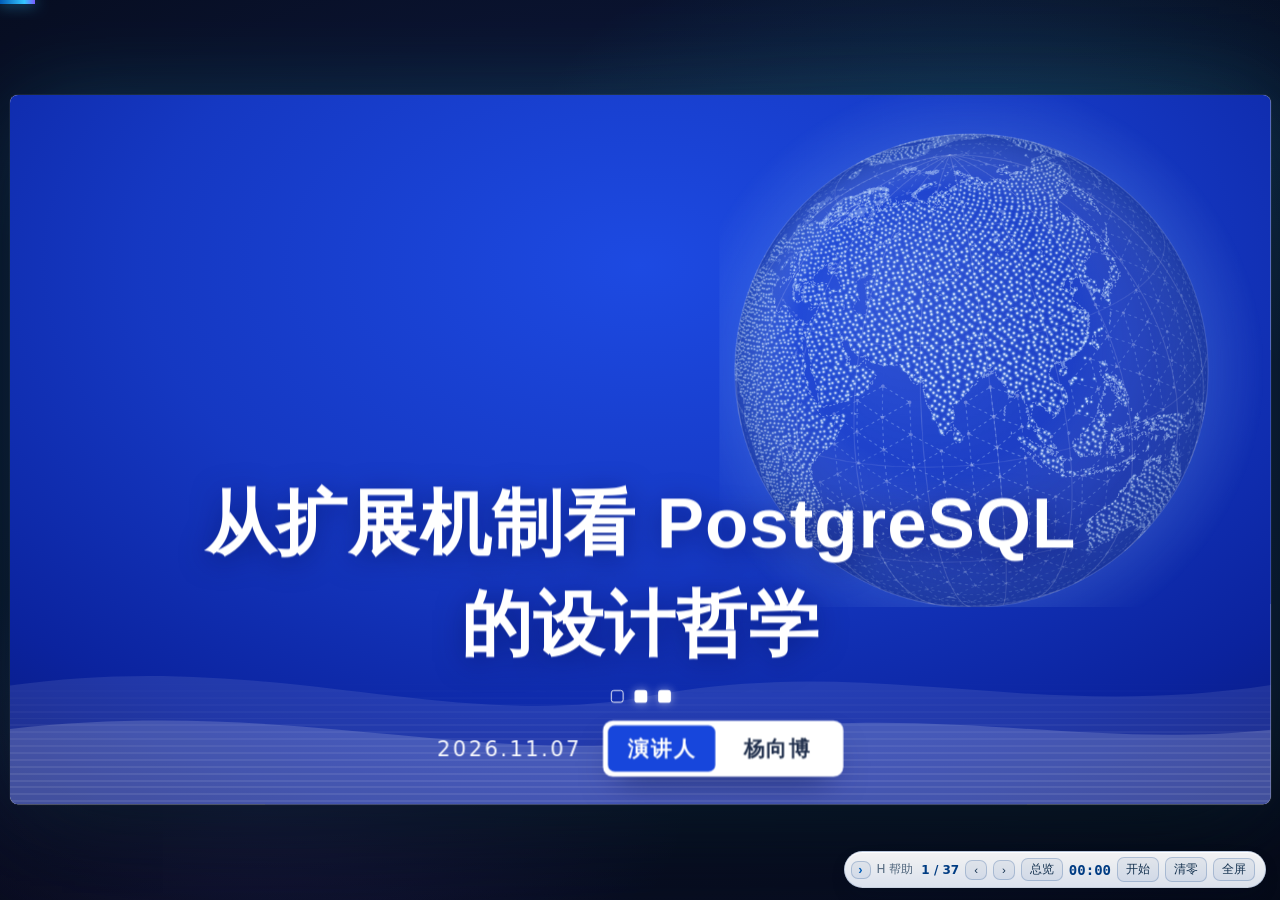
==== opentenbase-xian-2026/index.html @ 224266a8 "封面地球：480完整球+留白优化（容器下移、标题区下移、底部信息横排）" ====
<!doctype html>
<html lang="zh-CN">
<head>
<meta charset="utf-8">
<meta name="viewport" content="width=device-width,initial-scale=1,viewport-fit=cover">
<!-- iOS：添加到主屏幕后以独立窗口打开（无地址栏，配合 viewport-fit=cover 真正贴边） -->
<meta name="apple-mobile-web-app-capable" content="yes">
<title>从扩展机制看 PostgreSQL 的设计哲学｜OpenTenBase 城市行 · 西安站</title>
<meta name="description" content="OpenTenBase 城市行西安站（2026.11.07 西安邮电大学）主题分享：从扩展机制看 PostgreSQL 的设计哲学。动态网页演示，支持翻页、分步揭示、总览跳转与 PDF 导出（每页一张）。">
<link rel="icon" href="data:image/svg+xml,%3Csvg xmlns='http://www.w3.org/2000/svg' viewBox='0 0 32 32'%3E%3Cpath fill='%23015CB7' d='M4 6h10v10H4z'/%3E%3Cpath fill='%2335C6FF' d='M18 6h10v10H18z'/%3E%3Cpath fill='%23003C83' d='M4 18h10v10H4z'/%3E%3Cpath fill='%237A5CFF' d='M18 18h10v10H18z'/%3E%3C/svg%3E">
<!-- 版本号 v= 用于破除浏览器/CDN 缓存：每次更新内容后把 ?v= 递增即可，手机上刷新就是最新版 -->
<link rel="stylesheet" href="assets/css/deck.css?v=20261103f">
<link rel="stylesheet" href="assets/css/machine.css?v=20261103f">
<link rel="stylesheet" href="assets/css/elephant.css?v=20261103f">
<link rel="stylesheet" href="assets/css/blocks.css?v=20261103f">
<link rel="stylesheet" href="assets/css/sync.css?v=20261103f">
</head>
<body>
<div id="timebar" aria-hidden="true"></div>
<div id="stage-wrap"><div id="stage-size"><div id="stage"></div></div></div>

<div id="hud" role="toolbar" aria-label="演示控制">
  <button class="grip" title="收起控制条（贴到右侧边缘）" aria-expanded="true" aria-label="收起控制条">›</button>
  <span class="hint">·</span>
  <span class="pagenum">1 / 1</span>
  <button class="prev" title="上一页">‹</button>
  <button class="next" title="下一步">›</button>
  <button class="ov" title="总览 (O)">总览</button>
  <span id="timer" title="演讲计时"><span class="read">00:00</span><button class="toggle">开始</button><button class="reset">清零</button></span>
  <button class="vfit" title="切换：整页 / 铺满宽度">整页</button>
  <button class="zout" title="缩小">－</button>
  <button class="zin" title="放大">＋</button>
  <button class="rot" title="切换为竖屏视图（画布旋转 90°，竖屏下也能铺满屏宽）">竖屏</button>
  <button class="fs" title="全屏 (F)">全屏</button>
</div>
<div id="hud-zone" aria-hidden="true"></div>

<div id="overview" aria-label="幻灯片总览">
  <h2>全部页面 · 点击跳转（Esc 关闭）</h2>
  <div class="ov-grid"></div>
</div>

<div id="video-modal" aria-hidden="true">
  <button class="vm-close" type="button" title="关闭（Esc）">✕</button>
  <div class="vm-stage"></div>
</div>

<div id="rotate-hint" aria-hidden="true">
  <div>
    <div class="rh-icon">
      <svg viewBox="0 0 48 48" fill="none" stroke="#7fd3ff" stroke-width="3" stroke-linecap="round">
        <rect x="14" y="6" width="20" height="36" rx="4"></rect>
        <path d="M40 14c3 3 3 17 0 20" stroke-dasharray="3 5"></path>
      </svg>
    </div>
    <h2>建议横屏浏览</h2>
    <p>本页为 16:9 演示画布，横屏体验最佳。<br>不开旋转锁定时，也可以直接竖屏查看（画布会自动旋转 90°）。</p>
    <button class="rh-skip" type="button">竖屏查看</button>
  </div>
</div>

<div id="help">
  <div class="help-card">
    <h2>操作方式</h2>
    <table>
      <tr><td><kbd>→</kbd> <kbd>空格</kbd></td><td>下一步（先逐条揭示，再翻页）</td></tr>
      <tr><td><kbd>←</kbd></td><td>上一页（回看时显示全部要点）</td></tr>
      <tr><td><kbd>数字</kbd>+<kbd>回车</kbd></td><td>跳转到指定页</td></tr>
      <tr><td><kbd>O</kbd></td><td>总览网格</td></tr>
      <tr><td><kbd>F</kbd></td><td>全屏</td></tr>
      <tr><td><kbd>B</kbd></td><td>黑屏</td></tr>
      <tr><td><kbd>R</kbd></td><td>横屏 / 竖屏视图切换（竖屏时画布旋转 90°）</td></tr>
      <tr><td><kbd>Ctrl/Cmd</kbd>+<kbd>P</kbd></td><td>打印 / 导出 PDF（每页一张）</td></tr>
    </table>
  </div>
</div>

<script src="assets/js/slides-data.js?v=20261103f"></script>
<script src="assets/js/machine.js?v=20261103f"></script>
<script src="assets/js/elephant.js?v=20261103f"></script>
<script src="assets/js/loupe.js?v=20261103f"></script>
<script src="assets/js/blocks.js?v=20261103f"></script>
<script src="assets/js/land-data.js?v=20261103f"></script>
<script src="assets/js/land-hit.js?v=20261103f"></script>
<script src="assets/js/key-islands.js?v=20261103f"></script>
<script src="assets/js/globe.js?v=20261103f"></script>
<script src="assets/js/deck.js?v=20261103f"></script>
<script src="assets/js/sync.js?v=20261103f"></script>
</body>
</html>
---- opentenbase-xian-2026/assets/css/deck.css ----
/* ============================================================
   OpenTenBase 城市行 · 西安站 —— 网页演示引擎样式
   画布固定 1280×720（16:9），按视口等比缩放；零外部依赖。
   ============================================================ */
:root {
  --navy: #003C83;
  --blue: #015CB7;
  --blue-2: #2573C5;
  --blue-3: #3785D8;
  --blue-4: #3D90E9;
  --sky: #E2EFFD;
  --ink: #12263f;
  --muted: #5b7085;
  --line: #d8e4f0;
  --paper: #ffffff;
  --accent: #1D7ADC;
  /* 品牌延伸色：青（科技）/ 紫（未来）/ 金（质感） */
  --cyan: #35C6FF;
  --violet: #7A5CFF;
  --gold: #E4B363;
  /* 柔和阴影层级 */
  --sh-1: 0 2px 8px -2px rgba(16, 45, 90, .10);
  --sh-2: 0 10px 26px -14px rgba(1, 92, 183, .38);
  --sh-3: 0 24px 54px -26px rgba(1, 92, 183, .48);
  --hair: rgba(1, 92, 183, .14);
  /* 统一动效曲线 */
  --ease: cubic-bezier(.2, .8, .25, 1);
  --ease-out: cubic-bezier(.16, .84, .28, 1);
  --sans: -apple-system, BlinkMacSystemFont, "PingFang SC", "Microsoft YaHei", "Noto Sans SC", system-ui, sans-serif;
  --mono: ui-monospace, SFMono-Regular, Menlo, Consolas, monospace;
  --s: 1;
}
* { box-sizing: border-box; margin: 0; padding: 0; }
html, body { height: 100%; }
body {
  font-family: var(--sans);
  background:
    radial-gradient(1100px 680px at 50% 42%, #16264f 0%, #0b1430 52%, #050a18 100%);
  color: var(--ink);
  overflow: hidden;
  -webkit-font-smoothing: antialiased;
}

/* ---------------- 舞台与页面定位 ---------------- */
#stage-wrap {
  position: fixed; inset: 0;
  display: flex; align-items: center; justify-content: center;
  overflow: auto; overscroll-behavior: contain;
  -webkit-overflow-scrolling: touch;
  touch-action: pan-x pan-y;            /* 交给自定义双指缩放，屏蔽浏览器整页缩放 */
}
/* 画布尺寸器：让“铺满宽度/放大”后超出的部分可以被真实滚动到（transform 不参与布局） */
#stage-size {
  position: relative; flex: 0 0 auto; margin: auto;
  width: calc(1280px * var(--s)); height: calc(720px * var(--s));
}
/* 舞台外一圈品牌光晕，让画布“浮”在环境里 */
#stage-wrap::before {
  content: ""; position: absolute; inset: 0; pointer-events: none;
  background:
    radial-gradient(760px 420px at 78% 18%, rgba(53, 198, 255, .16), transparent 62%),
    radial-gradient(680px 400px at 20% 88%, rgba(122, 92, 255, .14), transparent 64%);
}
#stage {
  width: 1280px; height: 720px;
  transform: scale(var(--s));
  transform-origin: 0 0;
  position: absolute; top: 0; left: 0;
  background: var(--paper);
  box-shadow:
    0 40px 120px rgba(0, 0, 0, .62),
    0 0 0 1px rgba(255, 255, 255, .07),
    0 0 90px -20px rgba(53, 198, 255, .35);
  border-radius: 8px;
  overflow: hidden;
}
/* 全屏铺满视口时贴边：圆角会让浅色页四角露出背景色（深色页则看不出，观感忽直忽圆），外发光也失去意义 */
body.is-fs #stage { border-radius: 0; box-shadow: none; }
.slide {
  position: absolute; inset: 0;
  opacity: 0; visibility: hidden;
  transition: opacity .45s ease, transform .45s ease;
  display: flex; flex-direction: column;
  padding: 52px 64px 58px;
  background: var(--paper);
  overflow: hidden;
  isolation: isolate;
}
.slide.active { opacity: 1; visibility: visible; z-index: 2; }
.slide.leaving { opacity: 0; visibility: visible; z-index: 1; transform: scale(.985); }

/* 内容页氛围层：极淡的蓝紫光晕 + 细腻网格，缓慢漂移（仅当前页运行） */
.slide:not(.cover):not(.cover2):not(.divider):not(.machine):not(.blocks):not(.thanks)::before {
  content: ""; position: absolute; inset: 0; z-index: 0; pointer-events: none;
  background:
    radial-gradient(680px 400px at 92% -10%, rgba(1, 92, 183, .13), transparent 62%),
    radial-gradient(560px 340px at -8% 108%, rgba(53, 198, 255, .16), transparent 60%),
    radial-gradient(460px 320px at 54% 116%, rgba(122, 92, 255, .09), transparent 66%);
}
.slide:not(.cover):not(.cover2):not(.divider):not(.machine):not(.blocks):not(.thanks)::after {
  content: ""; position: absolute; inset: 0; z-index: 0; pointer-events: none;
  background-image:
    linear-gradient(rgba(1, 92, 183, .05) 1px, transparent 1px),
    linear-gradient(90deg, rgba(1, 92, 183, .05) 1px, transparent 1px);
  background-size: 40px 40px, 40px 40px;
  -webkit-mask-image: radial-gradient(760px 520px at 62% 40%, rgba(0, 0, 0, .9), transparent 78%);
  mask-image: radial-gradient(760px 520px at 62% 40%, rgba(0, 0, 0, .9), transparent 78%);
}
.slide.active:not(.cover):not(.cover2):not(.divider):not(.machine)::before { animation: decoDrift 20s ease-in-out infinite alternate; }
@keyframes decoDrift {
  from { transform: translate3d(0, 0, 0) scale(1); }
  to   { transform: translate3d(-22px, -14px, 0) scale(1.05); }
}
.slide > header, .slide > .s-body, .slide > .agenda-grid { position: relative; z-index: 1; }

/* 翻页方向性入场（互动机器页保持原样，不参与） */
.slide.enter-fwd  { animation: pageInFwd  .52s var(--ease-out) both; }
.slide.enter-back { animation: pageInBack .52s var(--ease-out) both; }
@keyframes pageInFwd  { from { opacity: 0; transform: translate3d(56px, 0, 0) scale(.982); } to { opacity: 1; transform: none; } }
@keyframes pageInBack { from { opacity: 0; transform: translate3d(-56px, 0, 0) scale(.982); } to { opacity: 1; transform: none; } }

/* ---------------- 通用元素 ---------------- */
.kicker {
  display: inline-flex; align-items: center; gap: 10px;
  font-size: 13.5px; letter-spacing: 2px; color: var(--blue);
  font-weight: 700;
  padding: 6px 16px 6px 12px; border-radius: 999px;
  border: 1px solid rgba(1, 92, 183, .18);
  background: linear-gradient(90deg, rgba(1, 92, 183, .10), rgba(53, 198, 255, .07) 70%, rgba(53, 198, 255, .02));
  box-shadow: inset 0 1px 0 rgba(255, 255, 255, .7);
}
.kicker::before {
  content: ""; width: 20px; height: 3px; border-radius: 2px;
  background: linear-gradient(90deg, var(--blue), var(--cyan));
  box-shadow: 0 0 10px rgba(53, 198, 255, .7);
}
h2.s-title {
  font-size: 40px; line-height: 1.25; color: var(--navy);
  font-weight: 700; margin-top: 14px; letter-spacing: .5px;
}
.s-thesis { margin-top: 12px; font-size: 18px; color: var(--muted); line-height: 1.6; }

/* 页头入场：徽章 → 标题 → 主旨，三段递进 */
.slide.active:not(.machine) .kicker   { animation: fadeUp .5s var(--ease-out) both; }
.slide.active:not(.machine) .s-title  { animation: fadeUp .6s var(--ease-out) .08s both; }
.slide.active:not(.machine) .s-thesis { animation: fadeUp .6s var(--ease-out) .18s both; }
@keyframes fadeUp {
  from { opacity: 0; transform: translate3d(0, 18px, 0); filter: blur(3px); }
  to   { opacity: 1; transform: none; filter: none; }
}
.s-body { flex: 1; display: flex; gap: 40px; margin-top: 30px; min-height: 0; }
.s-screen { flex: 1 1 44%; display: flex; flex-direction: column; justify-content: center; gap: 18px; }
.s-screen ul { list-style: none; display: flex; flex-direction: column; gap: 16px; padding: 6px 0; }
/* 时间线版式：无卡片盒，靠导轨 + 序号节点组织层级，留白更大方 */
.s-screen li {
  position: relative; padding: 3px 10px 3px 54px;
  font-size: 20px; line-height: 1.5; color: var(--ink);
  transition: transform .35s var(--ease);
}
.s-screen li:hover { transform: translateX(5px); }
/* 连接导轨：把序号节点串成一条时间线（随 frag 淡入，逐段点亮） */
.s-screen li::after {
  content: ""; position: absolute; left: 14px; top: 34px; bottom: -19px; width: 2px;
  border-radius: 1px;
  background: linear-gradient(180deg, rgba(1, 92, 183, .32), rgba(53, 198, 255, .14));
}
.s-screen li:last-child::after { display: none; }
/* 序号节点：品牌渐变方片，与主板/积木页的硬件质感呼应 */
.s-screen li::before {
  content: counter(frag); counter-increment: frag;
  position: absolute; left: 1px; top: 3px; z-index: 1;
  width: 28px; height: 28px; border-radius: 9px;
  background: linear-gradient(150deg, var(--blue-3), var(--blue));
  color: #fff; font-size: 13.5px; font-weight: 700; display: grid; place-items: center;
  box-shadow: 0 5px 14px -4px rgba(1, 92, 183, .65), inset 0 1px 0 rgba(255, 255, 255, .45);
}
/* 前导关键词（JS 自动包装「××：」）：加重 + 青色马克笔划线 */
.s-screen li .li-lead {
  font-weight: 700; color: var(--navy);
  background: linear-gradient(transparent 72%, rgba(53, 198, 255, .34) 72%);
  border-radius: 2px; padding: 0 1px;
}
.s-screen { counter-reset: frag; }
.s-visual {
  flex: 1 1 56%; min-width: 0; display: flex; flex-wrap: wrap; align-items: center; justify-content: center;
}
.s-visual > * { max-width: 100%; max-height: 100%; }
/* 流程图是 SVG：必须显式给宽度，否则会按固有尺寸缩到很小（曾只有 128px 宽） */
.s-visual figure.diagram {
  display: flex; flex-direction: column; gap: 8px; align-items: center;
  flex: 1 1 300px; min-width: 300px; width: auto; max-width: calc(50% - 6px); max-height: 100%;
  padding: 10px 14px; border-radius: 16px;
  border: 1px solid rgba(1, 92, 183, .13);
  background: linear-gradient(158deg, rgba(255, 255, 255, .96), rgba(238, 246, 255, .78));
  box-shadow: var(--sh-3), inset 0 1px 0 rgba(255, 255, 255, .95);
}
/* 单独一张图时占满整栏；多张图时半栏换行，保证每张都看得清 */
.s-visual figure.diagram:only-child { max-width: 100%; }
.s-visual figure.diagram svg.logic { width: 100%; height: auto; max-height: 164px; }
.s-visual figure.diagram:only-child svg.logic { max-height: 100%; }
/* 多图场景再压一档，保证两行摆放也不溢出 */
.s-visual figure.diagram:not(:only-child) svg.logic { max-height: 146px; }
.s-visual figure.diagram:not(:only-child) figcaption { font-size: 12px; padding: 4px 10px; }
/* 图片悬停时轻微上浮，讲者指向图时有回应感 */
.s-visual img { transition: transform .45s var(--ease), box-shadow .45s var(--ease); }
.s-visual img:hover {
  transform: translateY(-4px);
  box-shadow: 0 30px 60px -24px rgba(1, 92, 183, .65), 0 0 0 1px rgba(1, 92, 183, .14);
}
.s-visual figure.image-figure { display: flex; flex-direction: column; gap: 10px; max-height: 100%; align-items: center; }
.s-visual img {
  max-width: 100%; max-height: 480px; object-fit: contain; border-radius: 12px;
  box-shadow: 0 20px 44px -22px rgba(1, 92, 183, .55), 0 0 0 1px rgba(1, 92, 183, .10);
}
/* 图注在图片下方，图片高度要给图注留出位置，避免整图溢出页面 */
.s-visual figure.image-figure img { max-height: 376px; }
.s-visual figcaption {
  font-size: 13px; color: var(--muted); text-align: center; line-height: 1.5;
  padding: 5px 14px; border-radius: 999px;
  background: rgba(1, 92, 183, .06); border: 1px solid rgba(1, 92, 183, .10);
}
.no-visual .s-screen { flex-basis: 100%; }
.no-visual .s-screen li { font-size: 23px; }
/* 4 条以上要点的紧凑档：字号与内边距各收一档，保住页脚呼吸空间 */
.slide.dense-li .s-screen ul { gap: 12px; }
.slide.dense-li .s-screen li { font-size: 18.5px; padding: 2px 8px 2px 48px; line-height: 1.45; }
.slide.dense-li .s-screen li::before { width: 25px; height: 25px; font-size: 12px; border-radius: 8px; }
.slide.dense-li .s-screen li::after { left: 12.5px; top: 30px; bottom: -14px; }

.s-foot {
  position: absolute; left: 64px; right: 64px; bottom: 20px; z-index: 2;
  display: flex; justify-content: space-between; align-items: center;
  font-size: 12.5px; color: #8ba2b8; letter-spacing: .5px;
  padding-top: 12px;
  background-image: linear-gradient(90deg, rgba(1, 92, 183, 0), rgba(1, 92, 183, .30) 22%, rgba(53, 198, 255, .28) 64%, rgba(1, 92, 183, 0));
  background-size: 100% 1px; background-repeat: no-repeat; background-position: 0 0;
}
/* 活动名整条页脚居中（绝对定位铺满，不受右侧页码宽度影响） */
.s-foot .s-foot-series {
  position: absolute; left: 0; right: 0; text-align: center;
  pointer-events: none;
}
.s-foot .pageno {
  margin-left: auto;
  font-weight: 700; color: var(--blue); font-variant-numeric: tabular-nums;
  background: rgba(1, 92, 183, .08); border: 1px solid rgba(1, 92, 183, .14);
  padding: 2px 12px; border-radius: 999px;
}

/* 每页右上角品牌标识（开放原子 + OpenTenBase，位置比例对齐官方 PPT 模版） */
.s-brand {
  position: absolute; top: 24px; right: 40px; z-index: 6;
  display: flex; align-items: flex-end; gap: 20px;
  pointer-events: none;
}
.s-brand img { display: block; width: auto; }
.s-brand .oa { height: 24px; }
.s-brand .otb { height: 17px; margin-bottom: 1px; }
.s-brand.dark img { filter: brightness(0) invert(1); opacity: .85; }

/* 代码块（内容页如出现） */
pre { font-family: var(--mono); font-size: 14px; background: #0d1b33; color: #dbe7ff; border-radius: 10px; padding: 16px 18px; overflow: auto; line-height: 1.55; }
code { font-family: var(--mono); }
:not(pre) > code { background: #eaf2fc; color: var(--navy); padding: 1px 6px; border-radius: 5px; font-size: .92em; }
table { border-collapse: collapse; width: 100%; font-size: 15px; }
th, td { border: 1px solid var(--line); padding: 8px 12px; text-align: left; line-height: 1.5; }
th { background: var(--sky); color: var(--navy); }

/* ---------------- 分步揭示（fragments） ---------------- */
.frag {
  opacity: 0; transform: translate3d(0, 26px, 0) scale(.985); filter: blur(3px);
  transition: opacity .5s var(--ease), transform .58s var(--ease), filter .45s ease;
  will-change: opacity, transform;
}
.frag.on { opacity: 1; transform: none; filter: none; }
/* 页面初次展示（回看/跳转时全量显示）用错峰递进，观感更整 */
.slide.active .s-screen li.frag.on:nth-child(1) { transition-delay: .04s; }
.slide.active .s-screen li.frag.on:nth-child(2) { transition-delay: .10s; }
.slide.active .s-screen li.frag.on:nth-child(3) { transition-delay: .16s; }
.slide.active .s-screen li.frag.on:nth-child(4) { transition-delay: .22s; }
.slide.active .s-screen li.frag.on:nth-child(5) { transition-delay: .28s; }

/* ---------------- 封面 ---------------- */
.slide.cover {
  color: #fff; padding: 0;
  background:
    radial-gradient(900px 420px at 82% 88%, rgba(120, 60, 200, .55), transparent 60%),
    radial-gradient(700px 380px at 12% 8%, rgba(30, 100, 220, .5), transparent 60%),
    linear-gradient(128deg, #04102e 0%, #0a1e5e 34%, #17307e 58%, #34207c 82%, #472082 100%);
}
/* 极光层：三团柔光缓慢呼吸漂移，营造纵深 */
.slide.cover::before {
  content: ""; position: absolute; inset: -12%; z-index: 0; pointer-events: none;
  background:
    radial-gradient(520px 360px at 20% 26%, rgba(53, 198, 255, .34), transparent 62%),
    radial-gradient(560px 400px at 78% 70%, rgba(122, 92, 255, .36), transparent 62%),
    radial-gradient(420px 300px at 62% 14%, rgba(30, 140, 255, .26), transparent 60%);
  filter: blur(26px);
  animation: aurora 17s ease-in-out infinite alternate;
}
@keyframes aurora {
  from { transform: translate3d(0, 0, 0) scale(1); opacity: .85; }
  to   { transform: translate3d(-40px, 26px, 0) scale(1.12); opacity: 1; }
}
/* 透视地面网格：向前推进 */
.slide.cover::after {
  content: ""; position: absolute; left: -25%; right: -25%; bottom: -4%;
  height: 44%; z-index: 0; pointer-events: none; opacity: .34;
  background-image:
    linear-gradient(rgba(150, 215, 255, .40) 1px, transparent 1px),
    linear-gradient(90deg, rgba(150, 215, 255, .30) 1px, transparent 1px);
  background-size: 100% 46px, 46px 100%;
  transform: perspective(420px) rotateX(66deg);
  transform-origin: bottom center;
  -webkit-mask-image: linear-gradient(to top, rgba(0, 0, 0, .95), transparent 76%);
  mask-image: linear-gradient(to top, rgba(0, 0, 0, .95), transparent 76%);
  animation: gridScroll 5.5s linear infinite;
}
@keyframes gridScroll { to { background-position: 0 46px, 46px 0; } }
/* 上浮微粒：像数据流 / 星尘 */
.cover-particles { position: absolute; inset: 0; z-index: 1; overflow: hidden; pointer-events: none; }
.cover-particles i {
  position: absolute; border-radius: 50%;
  background: rgba(190, 232, 255, .95);
  box-shadow: 0 0 12px rgba(120, 200, 255, .95);
  opacity: 0; animation: particleUp linear infinite;
}
@keyframes particleUp {
  0%   { opacity: 0; transform: translate3d(0, 40px, 0) scale(.6); }
  18%  { opacity: .85; }
  70%  { opacity: .5; }
  100% { opacity: 0; transform: translate3d(16px, -120px, 0) scale(1.05); }
}
.cover-particles i:nth-child(1)  { left: 12%; top: 78%; width: 4px; height: 4px; animation-duration: 9s;   animation-delay: -.4s; }
.cover-particles i:nth-child(2)  { left: 24%; top: 86%; width: 3px; height: 3px; animation-duration: 11s;  animation-delay: -3s; }
.cover-particles i:nth-child(3)  { left: 36%; top: 74%; width: 5px; height: 5px; animation-duration: 8.5s; animation-delay: -6s; }
.cover-particles i:nth-child(4)  { left: 47%; top: 90%; width: 3px; height: 3px; animation-duration: 12s;  animation-delay: -1.2s; }
.cover-particles i:nth-child(5)  { left: 58%; top: 80%; width: 4px; height: 4px; animation-duration: 10s;  animation-delay: -4.5s; }
.cover-particles i:nth-child(6)  { left: 69%; top: 88%; width: 3px; height: 3px; animation-duration: 9.5s; animation-delay: -7s; }
.cover-particles i:nth-child(7)  { left: 80%; top: 76%; width: 5px; height: 5px; animation-duration: 11.5s;animation-delay: -2.2s; }
.cover-particles i:nth-child(8)  { left: 90%; top: 84%; width: 4px; height: 4px; animation-duration: 8s;   animation-delay: -5.6s; }
.cover-particles i:nth-child(9)  { left: 18%; top: 68%; width: 3px; height: 3px; animation-duration: 13s;  animation-delay: -8s; }
.cover-particles i:nth-child(10) { left: 42%; top: 66%; width: 4px; height: 4px; animation-duration: 10.5s;animation-delay: -9.4s; }
.cover-particles i:nth-child(11) { left: 64%; top: 70%; width: 3px; height: 3px; animation-duration: 12.5s;animation-delay: -10s; }
.cover-particles i:nth-child(12) { left: 86%; top: 66%; width: 4px; height: 4px; animation-duration: 9.2s; animation-delay: -6.8s; }
.streaks { position: absolute; inset: 0; overflow: hidden; }
.streaks i {
  position: absolute; border-radius: 999px;
  filter: blur(1px); opacity: .55;
  animation: drift 9s ease-in-out infinite alternate;
}
.streaks i:nth-child(1) { width: 560px; height: 10px; right: -80px; top: 24%; background: linear-gradient(90deg, transparent, #35c6ff, #7a5cff); transform: rotate(-24deg); }
.streaks i:nth-child(2) { width: 420px; height: 6px; right: 40px; top: 38%; background: linear-gradient(90deg, transparent, #37e0d8, #3a7bff); transform: rotate(-24deg); animation-delay: -3s; }
.streaks i:nth-child(3) { width: 700px; height: 14px; right: -120px; top: 56%; background: linear-gradient(90deg, transparent, #2e9bff, #9a5cff); transform: rotate(-24deg); opacity: .4; animation-delay: -6s; }
.streaks i:nth-child(4) { width: 300px; height: 5px; right: 140px; top: 70%; background: linear-gradient(90deg, transparent, #7de3ff, transparent); transform: rotate(-24deg); animation-delay: -1.5s; }
@keyframes drift { from { translate: 0 0; } to { translate: -46px 30px; } }
@media (prefers-reduced-motion: reduce) { .streaks i { animation: none; } }

/* 封面品牌条：左=开放原子 + OpenTenBase，右=腾讯云数据库 */
.cover-top {
  position: relative; z-index: 2;
  display: flex; align-items: flex-end; justify-content: space-between;
  padding: 26px 56px 0;
}
.ct-logos { display: flex; align-items: flex-end; gap: 18px; }
.cover-top img { filter: brightness(0) invert(1); opacity: .92; }
.cover-top .oa { height: 28px; }
.cover-top .otb { height: 20px; margin-bottom: 1px; }
.cover-top .sep { width: 1px; height: 20px; background: rgba(255, 255, 255, .35); margin-bottom: 3px; }
.cover-top .brand-text { font-size: 15px; letter-spacing: 3px; color: rgba(255, 255, 255, .85); margin-bottom: 2px; }
/* 右侧腾讯云：官方云朵+字标整体锁定（从官方 PPT 模板提取），保持原色不反色 */
.cover-top .brand-right { display: flex; align-items: center; }
.cover-top img.tc { filter: none; opacity: 1; height: 30px; width: auto; }
.cover-main { position: relative; z-index: 2; flex: 1; display: flex; flex-direction: column; justify-content: center; padding: 0 96px; }
.cover-series { display: flex; align-items: center; gap: 16px; font-size: 20px; letter-spacing: 6px; color: #cfe3ff; }
.cover-series b { font-size: 30px; letter-spacing: 10px; color: #fff; font-weight: 700; }
.cover-title {
  margin-top: 26px; font-size: 54px; font-weight: 800; line-height: 1.3; letter-spacing: 1px;
  background: linear-gradient(96deg, #ffffff 26%, #bfe6ff 44%, #ffffff 62%);
  background-size: 260% 100%; background-position: 0% 50%;
  -webkit-background-clip: text; background-clip: text; color: transparent;
}
.cover-title em { font-style: normal; color: #6fd3ff; text-shadow: 0 0 26px rgba(111, 211, 255, .55); }
.cover-sub { margin-top: 14px; font-size: 21px; color: rgba(255, 255, 255, .72); letter-spacing: 1px; }
.cover-meta { margin-top: 40px; display: grid; grid-template-columns: auto 1fr; row-gap: 10px; column-gap: 18px; font-size: 16.5px; color: rgba(255, 255, 255, .85); width: fit-content; }
.cover-meta b { color: #9fc7ff; font-weight: 600; letter-spacing: 4px; }
/* 分享嘉宾：姓名 + 头衔徽标（ACE 走金色） */
.cover-meta .spk { display: flex; align-items: center; flex-wrap: wrap; gap: 9px; }
.cover-meta .spk-name {
  font-style: normal; font-size: 20px; font-weight: 800; letter-spacing: 3px; color: #fff;
  text-shadow: 0 2px 14px rgba(80, 160, 255, .35);
}
.cover-meta .spk-sep { width: 4px; height: 4px; border-radius: 50%; background: rgba(255, 255, 255, .38); }
.cover-meta .spk-item {
  font-size: 15.5px; color: rgba(255, 255, 255, .88); letter-spacing: .5px;
  padding: 3px 11px; border-radius: 999px;
  background: rgba(255, 255, 255, .09); border: 1px solid rgba(255, 255, 255, .16);
}
.cover-meta .spk-item.is-ace {
  color: #ffe6a8; font-weight: 700; letter-spacing: 1px;
  background: linear-gradient(100deg, rgba(255, 190, 92, .22), rgba(255, 226, 150, .10));
  border-color: rgba(255, 206, 122, .48);
  box-shadow: 0 2px 14px rgba(255, 189, 89, .22), inset 0 0 12px rgba(255, 214, 140, .12);
}
.cover-foot { position: relative; z-index: 2; padding: 0 56px 26px; font-size: 13px; color: rgba(255, 255, 255, .5); display: flex; justify-content: space-between; }

/* 封面文字逐层入场 + 标题流光 */
.slide.active.cover .cover-top      { animation: fadeUp .6s var(--ease-out) both; }
.slide.active.cover .cover-series   { animation: fadeUp .7s var(--ease-out) .12s both; }
.slide.active.cover .cover-title    { animation: fadeUp .85s var(--ease-out) .24s both, titleShine 7s linear 1.4s infinite; }
.slide.active.cover .cover-sub      { animation: fadeUp .7s var(--ease-out) .44s both; }
.slide.active.cover .cover-meta > * { animation: fadeUp .6s var(--ease-out) both; }
.slide.active.cover .cover-meta > *:nth-child(1) { animation-delay: .56s; }
.slide.active.cover .cover-meta > *:nth-child(2) { animation-delay: .62s; }
.slide.active.cover .cover-meta > *:nth-child(3) { animation-delay: .68s; }
.slide.active.cover .cover-meta > *:nth-child(4) { animation-delay: .74s; }
.slide.active.cover .cover-meta > *:nth-child(5) { animation-delay: .80s; }
.slide.active.cover .cover-meta > *:nth-child(6) { animation-delay: .86s; }
.slide.active.cover .cover-foot     { animation: fadeUp .6s var(--ease-out) .92s both; }
@keyframes titleShine { to { background-position: 260% 50%; } }

/* ---------------- 个人介绍 ---------------- */
.slide.profile .pf-wrap {
  position: relative; z-index: 1;
  flex: 1; display: flex; gap: 46px; align-items: stretch;
  padding: 10px 96px 58px; min-height: 0;
}
/* 左：渐变信息卡（沿用品牌蓝阶） */
.pf-card {
  flex: 1.02; position: relative; overflow: hidden;
  border-radius: 20px; color: #fff;
  background: linear-gradient(138deg, var(--navy) 0%, var(--blue) 52%, var(--blue-3) 100%);
  box-shadow: var(--sh-3);
  padding: 44px 46px 40px;
  display: flex; flex-direction: column;
}
.pf-card::before { /* 右上氛围光 */
  content: ""; position: absolute; right: -110px; top: -110px; width: 300px; height: 300px;
  border-radius: 50%;
  background: radial-gradient(circle, rgba(53, 198, 255, .34), transparent 66%);
  pointer-events: none;
}
.pf-deco { position: absolute; right: 34px; top: 38px; display: flex; gap: 9px; opacity: .9; }
.pf-deco i { width: 12px; height: 12px; border-radius: 3px; transform: rotate(45deg); }
.pf-deco i:nth-child(1) { background: rgba(255, 255, 255, .28); }
.pf-deco i:nth-child(2) { background: rgba(255, 255, 255, .55); }
.pf-deco i:nth-child(3) { background: var(--cyan); box-shadow: 0 0 14px rgba(53, 198, 255, .8); }
.pf-name-row { display: flex; align-items: baseline; gap: 16px; }
.pf-name { font-size: 52px; font-weight: 800; letter-spacing: 6px; line-height: 1.1; }
.pf-name-en { font-size: 12px; letter-spacing: 4px; color: rgba(255, 255, 255, .42); font-weight: 600; }
.pf-role {
  margin-top: 14px; display: flex; align-items: center; gap: 12px;
  font-size: 22px; font-weight: 700; letter-spacing: 3px; color: #fff;
}
.pf-role::before { content: ""; width: 26px; height: 5px; border-radius: 3px; background: var(--cyan); box-shadow: 0 0 12px rgba(53, 198, 255, .7); }
.pf-list { margin-top: 30px; list-style: none; display: grid; gap: 15px; align-content: start; }
.pf-list li {
  position: relative; padding-left: 28px;
  font-size: 18px; line-height: 1.5; color: rgba(255, 255, 255, .94); letter-spacing: .5px;
}
.pf-list li::before {
  content: ""; position: absolute; left: 3px; top: 9px;
  width: 8px; height: 8px; border-radius: 2px; transform: rotate(45deg);
  background: var(--cyan);
}
.pf-list li:nth-child(2)::before { background: var(--gold); }
.pf-footline {
  margin-top: auto; padding-top: 22px;
  background: linear-gradient(90deg, rgba(53, 198, 255, .75), rgba(122, 92, 255, .5), transparent);
  background-size: 200px 2px; background-repeat: no-repeat;
}
/* 右：照片卡 */
.pf-photo {
  flex: 1; position: relative; border-radius: 20px; overflow: hidden;
  box-shadow: var(--sh-3);
  background: #0d1b33;
}
.pf-photo::after { /* 内缘高光 + 品牌描边 */
  content: ""; position: absolute; inset: 0; border-radius: 20px; pointer-events: none;
  border: 1px solid rgba(255, 255, 255, .16);
  box-shadow: inset 0 0 0 1px rgba(1, 92, 183, .18), inset 0 -70px 90px -60px rgba(4, 20, 46, .55);
}
.pf-photo img { width: 100%; height: 100%; object-fit: cover; display: block; }
.pf-cap {
  position: absolute; left: 0; right: 0; bottom: 0; z-index: 1;
  padding: 12px 18px 12px;
  font-size: 12.5px; letter-spacing: 1px; color: rgba(255, 255, 255, .88);
  background: linear-gradient(transparent, rgba(4, 18, 40, .72));
}
/* 入场：左卡先落，照片跟进，要点逐条浮起 */
.slide.active.profile .pf-card        { animation: fadeUp .7s var(--ease-out) both; }
.slide.active.profile .pf-photo       { animation: fadeUp .8s var(--ease-out) .16s both; }
.slide.active.profile .pf-list li     { animation: fadeUp .55s var(--ease-out) both; }
.slide.active.profile .pf-list li:nth-child(1) { animation-delay: .38s; }
.slide.active.profile .pf-list li:nth-child(2) { animation-delay: .46s; }
.slide.active.profile .pf-list li:nth-child(3) { animation-delay: .54s; }
.slide.active.profile .pf-list li:nth-child(4) { animation-delay: .62s; }
.slide.active.profile .pf-list li:nth-child(5) { animation-delay: .70s; }
.slide.active.profile .pf-list li:nth-child(6) { animation-delay: .78s; }
@media (prefers-reduced-motion: reduce) {
  .slide.profile .pf-card, .slide.profile .pf-photo, .slide.profile .pf-list li { animation: none !important; }
}

/* ---------------- 目录页 ---------------- */
.slide.agenda .agenda-grid { flex: 1; display: grid; grid-template-columns: 1fr 1fr; gap: 26px; margin-top: 20px; margin-bottom: 20px; align-content: center; }
.agenda-item {
  position: relative; overflow: hidden;
  display: flex; gap: 20px; align-items: flex-start;
  border: 1px solid rgba(1, 92, 183, .14); border-radius: 16px; padding: 22px 24px;
  background: linear-gradient(122deg, rgba(245, 250, 255, .96), rgba(255, 255, 255, .98) 62%);
  box-shadow: var(--sh-1), inset 0 1px 0 rgba(255, 255, 255, .9);
  transition: transform .32s var(--ease), box-shadow .32s var(--ease), border-color .32s ease;
}
/* 卡片顶部一道渐变高光，hover 时扫过；常态下微光缓慢流动 */
.agenda-item::before {
  content: ""; position: absolute; left: 0; right: 0; top: 0; height: 3px;
  background: linear-gradient(90deg, var(--blue), var(--cyan), var(--violet), var(--cyan), var(--blue));
  background-size: 300% 100%;
  opacity: .55; transform: scaleX(.28); transform-origin: left center;
  transition: transform .5s var(--ease), opacity .4s ease;
  animation: barFlow 6s linear infinite;
}
@keyframes barFlow { to { background-position: 300% 0; } }
.agenda-item:hover {
  transform: translateY(-4px);
  box-shadow: var(--sh-3), inset 0 1px 0 rgba(255, 255, 255, .9);
  border-color: rgba(1, 92, 183, .28);
}
.agenda-item:hover::before { transform: scaleX(1); opacity: 1; }
.agenda-num {
  font-size: 44px; font-weight: 800; line-height: 1;
  color: transparent;
  background: linear-gradient(170deg, var(--blue-4), var(--blue) 70%);
  -webkit-background-clip: text; background-clip: text;
  filter: drop-shadow(0 4px 10px rgba(1, 92, 183, .28));
}
.agenda-item h3 { font-size: 23px; color: var(--navy); }
.agenda-item p { margin-top: 8px; font-size: 15px; color: var(--muted); line-height: 1.6; }
/* 卡片内容错峰落位（动画放在子元素上，避免覆盖卡片自身的 hover 位移） */
.slide.active .agenda-grid .agenda-item.on > * { animation: nudge .58s var(--ease-out) both; }
.slide.active .agenda-grid .agenda-item.on:nth-child(2) > * { animation-delay: .10s; }
.slide.active .agenda-grid .agenda-item.on:nth-child(3) > * { animation-delay: .20s; }
.slide.active .agenda-grid .agenda-item.on:nth-child(4) > * { animation-delay: .30s; }
@keyframes nudge {
  from { opacity: 0; transform: translate3d(0, 14px, 0); }
  to   { opacity: 1; transform: none; }
}

/* ---------------- 章节过渡页 ---------------- */
.slide.divider {
  justify-content: center;
  background:
    radial-gradient(800px 400px at 88% 10%, rgba(61, 144, 233, .28), transparent 60%),
    linear-gradient(135deg, #06153f 0%, #0b2a6e 55%, #123a8f 100%);
  color: #fff;
}
/* 斜向光束缓慢扫过，给深色过渡页一点“呼吸” */
.slide.divider::after {
  content: ""; position: absolute; top: -40%; left: -18%; width: 46%; height: 190%;
  pointer-events: none; z-index: 0;
  background: linear-gradient(103deg, transparent, rgba(130, 200, 255, .16) 45%, transparent);
  transform: rotate(14deg);
  animation: beamSweep 8.5s ease-in-out infinite;
}
@keyframes beamSweep {
  0%   { transform: translate3d(-8%, 0, 0) rotate(14deg); opacity: .5; }
  50%  { transform: translate3d(150%, 0, 0) rotate(14deg); opacity: 1; }
  100% { transform: translate3d(150%, 0, 0) rotate(14deg); opacity: 0; }
}
.slide.divider > :not(.s-brand):not(.divider-ghost) { position: relative; z-index: 1; }
/* 背景幽灵编号：超大描边字沉在版面右下，增加构图纵深 */
.divider-ghost {
  position: absolute; right: 30px; bottom: -66px; z-index: 0;
  font-size: 380px; font-weight: 800; line-height: 1; letter-spacing: -10px;
  color: transparent; -webkit-text-stroke: 1.5px rgba(160, 205, 255, .14);
  pointer-events: none; user-select: none;
}
.slide.active.divider .divider-ghost { animation: ghostIn 1.2s var(--ease-out) both; }
@keyframes ghostIn {
  from { opacity: 0; transform: translate3d(60px, 40px, 0); }
  to   { opacity: 1; transform: none; }
}
.divider-part {
  font-size: 96px; font-weight: 800; line-height: 1;
  color: transparent; -webkit-text-stroke: 2px rgba(255, 255, 255, .55);
}
.divider-title { font-size: 52px; font-weight: 800; margin-top: 18px; letter-spacing: 2px; }
.divider-sub { margin-top: 20px; font-size: 20px; color: rgba(255, 255, 255, .72); max-width: 780px; line-height: 1.7; }
.divider-line { width: 90px; height: 4px; margin-top: 30px; background: linear-gradient(90deg, #35c6ff, #7a5cff); border-radius: 2px; box-shadow: 0 0 18px rgba(53, 198, 255, .6); }
/* 过渡页入场：大号编号带光晕落位 */
.slide.active.divider .divider-part { animation: partIn .8s var(--ease-out) both, partGlow 4.5s ease-in-out 1s infinite; }
@keyframes partIn { from { opacity: 0; transform: translate3d(0, 26px, 0) scale(1.06); } to { opacity: 1; transform: none; } }
@keyframes partGlow {
  0%, 100% { filter: drop-shadow(0 0 0 rgba(53, 198, 255, 0)); }
  50%      { filter: drop-shadow(0 0 22px rgba(53, 198, 255, .55)); }
}
.slide.active.divider .divider-line { animation: lineGrow .7s var(--ease-out) .45s both; }
@keyframes lineGrow { from { width: 0; opacity: 0; } to { width: 90px; opacity: 1; } }

/* ---------------- 收尾页 ---------------- */
.slide.closing {
  background:
    radial-gradient(720px 420px at 88% 6%, rgba(53, 198, 255, .16), transparent 62%),
    radial-gradient(620px 380px at 6% 96%, rgba(122, 92, 255, .13), transparent 62%),
    linear-gradient(150deg, #f8fbff 0%, #ecf4fd 100%);
}
.closing .s-body { flex-direction: column; justify-content: center; gap: 22px; }
.closing .s-screen ul { gap: 20px; }
.closing .big-qa {
  font-size: 88px; font-weight: 800; letter-spacing: 6px;
  background: linear-gradient(96deg, var(--navy) 24%, var(--blue-3) 46%, var(--navy) 64%);
  background-size: 260% 100%; background-position: 0% 50%;
  -webkit-background-clip: text; background-clip: text; color: transparent;
}
.slide.active.closing .big-qa { animation: fadeUp .8s var(--ease-out) both, titleShine 6.5s linear 1.2s infinite; }
.closing .repo-links { display: flex; gap: 14px; margin-top: 10px; flex-wrap: wrap; }
.closing .repo-links a {
  display: inline-flex; align-items: center; gap: 8px;
  border: 1.5px solid rgba(1, 92, 183, .55); color: var(--blue); border-radius: 999px;
  padding: 10px 22px; font-size: 16px; text-decoration: none;
  background: rgba(255, 255, 255, .7);
  box-shadow: 0 8px 22px -14px rgba(1, 92, 183, .8);
  transition: background .25s, color .25s, transform .25s var(--ease), box-shadow .25s;
}
.closing .repo-links a:hover {
  background: linear-gradient(120deg, var(--blue), var(--blue-3)); color: #fff;
  transform: translateY(-3px);
  box-shadow: 0 16px 30px -14px rgba(1, 92, 183, .85);
}
/* 收尾链接在揭示时错峰入场 */
.closing .repo-links.on a { animation: fadeUp .5s var(--ease-out) both; }
.closing .repo-links.on a:nth-child(2) { animation-delay: .12s; }
.closing .repo-links.on a:nth-child(3) { animation-delay: .24s; }

/* ---------------- SVG 逻辑图入场动画 ---------------- */
.slide.active svg.logic > g > rect,
.slide.active svg.logic > g > text { animation: nodeIn .55s ease backwards; }
.slide.active svg.logic > g > path { animation: lineIn .45s ease backwards; animation-delay: .1s; }
svg.logic > g > rect:nth-of-type(1), svg.logic > g > text:nth-of-type(1) { animation-delay: .05s; }
svg.logic > g > rect:nth-of-type(2), svg.logic > g > text:nth-of-type(2) { animation-delay: .18s; }
svg.logic > g > rect:nth-of-type(3), svg.logic > g > text:nth-of-type(3) { animation-delay: .31s; }
svg.logic > g > rect:nth-of-type(4), svg.logic > g > text:nth-of-type(4) { animation-delay: .44s; }
svg.logic > g > rect:nth-of-type(5), svg.logic > g > text:nth-of-type(5) { animation-delay: .57s; }
svg.logic > g > rect:nth-of-type(6), svg.logic > g > text:nth-of-type(6) { animation-delay: .7s; }
svg.logic > g > rect:nth-of-type(7), svg.logic > g > text:nth-of-type(7) { animation-delay: .83s; }
svg.logic > g > rect:nth-of-type(8), svg.logic > g > text:nth-of-type(8) { animation-delay: .96s; }
@keyframes nodeIn { from { opacity: 0; transform: translateY(14px); } to { opacity: 1; transform: none; } }
@keyframes lineIn { from { opacity: 0; } to { opacity: 1; } }
@media (prefers-reduced-motion: reduce) {
  svg.logic * { animation: none !important; }
  .frag { transition: none; }
  /* 关闭装饰层、翻页与氛围动画，只保留静态高级版式 */
  .slide, .slide::before, .slide::after, .slide * { animation: none !important; }
}

/* ---------------- 计时条 ---------------- */
#timebar {
  position: fixed; left: 0; top: 0; height: 4px; width: 0%; z-index: 60;
  background: linear-gradient(90deg, var(--blue), var(--cyan) 70%, var(--violet));
  box-shadow: 0 0 14px rgba(53, 198, 255, .8);
  transition: width .35s var(--ease);
}

/* ---------------- HUD 控件 ---------------- */
#hud {
  position: fixed; right: 14px; bottom: 12px; z-index: 70;
  display: flex; align-items: center; gap: 6px;
  color: #14314f; font-size: 12px;
  background: linear-gradient(180deg, rgba(255, 255, 255, .95), rgba(238, 245, 255, .92));
  border: 1px solid rgba(15, 60, 131, .18);
  box-shadow: 0 8px 22px -10px rgba(5, 15, 40, .45), inset 0 1px 0 rgba(255, 255, 255, .9);
  padding: 5px 10px 5px 6px; border-radius: 999px; backdrop-filter: blur(10px);
  transition: transform .3s cubic-bezier(.32, .72, .28, 1), opacity .4s;
}
/* 控制条可收起：默认展开；点把手收起到右侧边缘只露把手，鼠标回到右下角自动展开 */
#hud.hud-collapsed { transform: translateX(calc(100% - 12px)); }
#hud .grip {
  flex: 0 0 auto; width: 20px; height: 18px; padding: 0; line-height: 1;
  font-size: 13px; font-weight: 700; color: #015cb7;
}
#hud-zone { position: fixed; right: 0; bottom: 0; width: 84px; height: 104px; z-index: 69; }
/* 触摸设备没有悬停：感应区去掉，改由点击把手切换 */
@media (hover: none) and (pointer: coarse) { #hud-zone { display: none; } }
#hud .pagenum { font-variant-numeric: tabular-nums; font-weight: 700; color: #003c83; white-space: nowrap; }
#hud button {
  background: rgba(0, 60, 131, .06); border: 1px solid rgba(0, 60, 131, .22); color: #14314f;
  border-radius: 7px; padding: 3px 8px; font-size: 11.5px; cursor: pointer;
  transition: background .2s, border-color .2s, color .2s;
}
#hud button:hover { background: rgba(1, 92, 183, .14); border-color: rgba(1, 92, 183, .55); color: #003c83; }
#hud .hint { opacity: .7; margin-right: 2px; }
#hud #timer .read { font-variant-numeric: tabular-nums; font-weight: 700; color: #003c83; }

/* ---------------- 总览模式 ---------------- */
#overview {
  position: fixed; inset: 0; z-index: 80;
  background: rgba(6, 12, 30, .985); backdrop-filter: blur(6px);
  overflow: auto; padding: 40px 48px; display: none;
}
#overview.open { display: block; }
#overview h2 { color: #dce9fb; font-size: 18px; letter-spacing: 2px; margin-bottom: 20px; }
.ov-grid { display: grid; grid-template-columns: repeat(auto-fill, minmax(210px, 1fr)); gap: 14px; }
.ov-card {
  text-align: left; border: 1px solid rgba(120, 190, 255, .18); border-radius: 14px;
  background: linear-gradient(160deg, rgba(255, 255, 255, .07), rgba(255, 255, 255, .03));
  color: #cddcf2; padding: 14px 16px; cursor: pointer; font-family: var(--sans);
  box-shadow: inset 0 1px 0 rgba(255, 255, 255, .08);
  transition: border-color .25s, transform .25s var(--ease), box-shadow .25s;
}
.ov-card:hover { border-color: #35c6ff; transform: translateY(-3px); box-shadow: 0 16px 30px -18px rgba(53, 198, 255, .9); }
.ov-card.current { border-color: #35c6ff; background: linear-gradient(160deg, rgba(53, 198, 255, .20), rgba(53, 198, 255, .06)); }
.ov-card .ov-no { font-size: 12px; color: #7fb4ea; font-variant-numeric: tabular-nums; }
.ov-card .ov-title { font-size: 14.5px; margin-top: 6px; line-height: 1.5; color: #eef5ff; }
.ov-card .ov-kind { font-size: 11px; color: #8aa8cc; margin-top: 8px; }

/* ---------------- 演讲计时（HUD 内） ---------------- */
#timer { display: flex; align-items: center; gap: 6px; font-family: var(--mono); font-size: 14px; color: #7fd3ff; font-variant-numeric: tabular-nums; }
#timer .read { font-weight: 700; }
#timer button { font-size: 12px; }

/* ---------------- 页面内演示视频入口（第 31 页） ---------------- */
.demo-bar {
  position: relative; z-index: 2;
  display: flex; align-items: center; gap: 18px; width: 100%;
  margin-top: 16px; padding: 14px 20px;
  font-family: var(--sans); text-align: left; cursor: pointer;
  border: 1px solid rgba(1, 92, 183, .22); border-radius: 14px;
  background:
    radial-gradient(520px 120px at 96% 120%, rgba(53, 198, 255, .16), transparent 62%),
    linear-gradient(102deg, rgba(240, 247, 255, .98), rgba(255, 255, 255, .98) 58%, #ffffff 100%);
  box-shadow: var(--sh-1), inset 0 1px 0 rgba(255, 255, 255, .9);
  transition: transform .3s var(--ease), box-shadow .3s var(--ease), border-color .3s ease;
}
.demo-bar:hover {
  transform: translateY(-3px);
  border-color: rgba(1, 92, 183, .38);
  box-shadow: var(--sh-3), inset 0 1px 0 rgba(255, 255, 255, .9);
}
.demo-play {
  flex: 0 0 auto; width: 46px; height: 46px; border-radius: 50%;
  display: grid; place-items: center; color: #fff;
  background: linear-gradient(150deg, var(--blue-3), var(--blue));
  box-shadow: 0 8px 18px -8px rgba(1, 92, 183, .9), inset 0 1px 0 rgba(255, 255, 255, .45);
}
.demo-play svg { width: 26px; height: 26px; margin-left: 2px; }
.demo-bar:hover .demo-play { animation: playPulse 1.4s ease-in-out infinite; }
@keyframes playPulse {
  0%, 100% { box-shadow: 0 8px 18px -8px rgba(1, 92, 183, .9), 0 0 0 0 rgba(53, 198, 255, .45), inset 0 1px 0 rgba(255, 255, 255, .45); }
  50%      { box-shadow: 0 8px 18px -8px rgba(1, 92, 183, .9), 0 0 0 9px rgba(53, 198, 255, 0), inset 0 1px 0 rgba(255, 255, 255, .45); }
}
.demo-text { flex: 1; display: flex; flex-direction: column; gap: 3px; font-size: 15px; color: var(--muted); line-height: 1.4; }
.demo-text b { font-size: 17px; color: var(--navy); font-weight: 700; letter-spacing: .5px; }
.demo-time {
  flex: 0 0 auto; font-size: 13px; font-weight: 700; color: var(--blue);
  padding: 6px 14px; border-radius: 999px;
  background: rgba(1, 92, 183, .09); border: 1px solid rgba(1, 92, 183, .16);
}

/* ---------------- 视频弹层 ---------------- */
#video-modal {
  position: fixed; inset: 0; z-index: 96;
  display: none; place-items: center;
  background: rgba(4, 10, 24, .9); backdrop-filter: blur(6px);
}
#video-modal.open { display: grid; animation: fadeIn .22s ease both; }
@keyframes fadeIn { from { opacity: 0; } to { opacity: 1; } }
#video-modal .vm-stage {
  width: min(1180px, 88vw); max-height: 84vh;
  display: grid; place-items: center;
}
#video-modal video {
  width: 100%; max-height: 84vh; display: block;
  border-radius: 12px; background: #000;
  box-shadow: 0 40px 90px -30px rgba(0, 0, 0, .9), 0 0 0 1px rgba(140, 200, 255, .25);
  animation: vmIn .32s var(--ease-out) both;
}
@keyframes vmIn { from { opacity: 0; transform: scale(.97) translateY(12px); } to { opacity: 1; transform: none; } }
#video-modal .vm-close {
  position: absolute; right: 26px; top: 22px; z-index: 2;
  width: 40px; height: 40px; border-radius: 50%; cursor: pointer;
  color: #e6f0ff; font-size: 16px; line-height: 1;
  background: rgba(255, 255, 255, .1); border: 1px solid rgba(160, 210, 255, .35);
  transition: background .2s, transform .2s var(--ease);
}
#video-modal .vm-close:hover { background: rgba(53, 198, 255, .28); transform: rotate(90deg); }
#video-modal .vm-error { color: #ffd7d7; font-size: 15px; padding: 24px; border: 1px solid rgba(255, 160, 160, .4); border-radius: 12px; background: rgba(60, 12, 12, .5); }
body.video-open #stage-wrap { filter: blur(2px); }
@media print { .demo-bar, #video-modal { display: none !important; } }

/* ---------------- 帮助浮层 ---------------- */
#help { position: fixed; inset: 0; z-index: 95; background: rgba(5, 10, 26, .92); display: none; place-items: center; }
#help.open { display: grid; }
#help .help-card { background: #0e1a3a; border: 1px solid rgba(255, 255, 255, .15); border-radius: 16px; padding: 30px 40px; color: #d7e4f6; max-width: 560px; }
#help h2 { color: #fff; font-size: 19px; margin-bottom: 16px; }
#help table { border: none; font-size: 14.5px; }
#help td { border: none; padding: 6px 14px 6px 0; }
#help kbd { background: #1d2f5e; border: 1px solid #33509b; border-radius: 6px; padding: 2px 9px; font-family: var(--mono); font-size: 12.5px; color: #9fd0ff; }

/* ---------------- 演讲模式（隐藏 HUD） ---------------- */
body.presenting #hud { opacity: 0; transition: opacity .4s; }
body.presenting #hud:hover { opacity: 1; }
body.blank #stage-wrap { visibility: hidden; }
body.blank { background: #000; }

/* ---------------- 打印：导出 PDF ---------------- */
@media print {
  @page { size: 1280px 720px; margin: 0; }
  body { background: #fff; overflow: visible; }
  #timebar, #hud, #hud-zone, #overview, #help { display: none !important; }
  #stage-wrap { position: static; overflow: visible; }
  #stage-wrap::before { display: none !important; }
  #stage-size { width: 1280px !important; height: 720px !important; margin: 0; }
  #stage { transform: none !important; width: 1280px; height: 720px; box-shadow: none; border-radius: 0; }
  .slide { position: relative; inset: auto; opacity: 1 !important; visibility: visible !important; width: 1280px; height: 720px; page-break-after: always; break-after: page; animation: none !important; }
  .slide::before, .slide::after { animation: none !important; }
  .frag { opacity: 1 !important; transform: none !important; filter: none !important; }
  .slide * { animation: none !important; }
  /* 渐变文字在导出 PDF 时兜底为实色，避免出现透明字 */
  .cover-title, .big-qa { background: none !important; -webkit-background-clip: border-box !important; background-clip: border-box !important; }
  .cover-title { color: #fff !important; }
  .big-qa { color: var(--navy) !important; }
  .agenda-num { color: var(--blue) !important; background: none !important; -webkit-background-clip: border-box !important; background-clip: border-box !important; }
  .slide.cover, .slide.divider { print-color-adjust: exact; -webkit-print-color-adjust: exact; }
  * { print-color-adjust: exact; -webkit-print-color-adjust: exact; }
}

/* ---------------- 图片放大镜（第 9 页生态图） ---------------- */
.zoomable .zoom-wrap { position: relative; display: block; line-height: 0; }
.zoomable .zoom-wrap img { cursor: crosshair; }
/* 放大镜片：金属环 + 玻璃高光 + 十字准星 + 倍率标签 */
.zoomable .loupe {
  position: absolute; left: 0; top: 0; z-index: 4;
  width: 168px; height: 168px; border-radius: 50%;
  transform: translate3d(calc(var(--lpx, 0px) - 50%), calc(var(--lpy, 0px) - 50%), 0) scale(.86);
  transform-origin: center;
  background-repeat: no-repeat;
  background-size: var(--lbs, 100% 100%);
  background-position: var(--lbp, 0 0);
  opacity: 0; pointer-events: none;
  box-shadow:
    0 0 0 1px rgba(255, 255, 255, .9),
    0 0 0 7px rgba(196, 208, 220, .92),
    0 0 0 8px rgba(96, 116, 138, .85),
    0 20px 42px -14px rgba(6, 22, 48, .75),
    inset 0 0 0 1px rgba(255, 255, 255, .35);
  transition: opacity .22s var(--ease), transform .22s var(--ease-out);
}
.zoomable .zoom-wrap.is-zoom .loupe { opacity: 1; transform: translate3d(calc(var(--lpx, 0px) - 50%), calc(var(--lpy, 0px) - 50%), 0) scale(1); }
/* 玻璃高光：左上斜切的反光带 */
.zoomable .loupe .loupe-glass {
  position: absolute; inset: 0; border-radius: 50%; overflow: hidden;
}
.zoomable .loupe .loupe-glass::before {
  content: ""; position: absolute; left: -18%; top: -34%; width: 128%; height: 74%;
  border-radius: 50%;
  background: linear-gradient(190deg, rgba(255, 255, 255, .38), rgba(255, 255, 255, .06) 62%, transparent);
  transform: rotate(-16deg);
}
/* 十字准星 */
.zoomable .loupe .loupe-glass::after {
  content: ""; position: absolute; left: 50%; top: 50%;
  width: 26px; height: 26px; translate: -50% -50%;
  background:
    linear-gradient(rgba(53, 198, 255, .75), rgba(53, 198, 255, .75)) center / 100% 1px no-repeat,
    linear-gradient(90deg, rgba(53, 198, 255, .75), rgba(53, 198, 255, .75)) center / 1px 100% no-repeat;
  filter: drop-shadow(0 0 3px rgba(53, 198, 255, .55));
}
/* 倍率标签贴在镜片下沿 */
.zoomable .loupe::after {
  content: "2.4×"; position: absolute; left: 50%; bottom: -13px; translate: -50% 0;
  font-family: var(--mono); font-size: 11px; font-weight: 700; letter-spacing: .5px;
  color: #fff; background: rgba(6, 22, 48, .82);
  padding: 2px 9px; border-radius: 999px; border: 1px solid rgba(160, 200, 240, .35);
}
/* 未放大时的小提示；进入放大后淡出 */
.zoomable .zoom-hint {
  position: absolute; left: 12px; bottom: 12px; z-index: 3;
  font-size: 11.5px; line-height: 1; color: #fff; letter-spacing: .5px;
  padding: 6px 12px; border-radius: 999px;
  background: rgba(6, 22, 48, .62); border: 1px solid rgba(180, 210, 240, .3);
  backdrop-filter: blur(4px);
  opacity: 1; pointer-events: none; transition: opacity .25s ease;
}
.zoomable .zoom-wrap.is-zoom .zoom-hint { opacity: 0; }
/* 放大镜与 hover 上浮互斥，避免图片位移导致坐标漂移 */
.zoomable .s-visual img:hover, .zoomable img:hover { transform: none; }
@media (prefers-reduced-motion: reduce) { .zoomable .loupe { transition: opacity .12s linear; } }
@media print { .zoomable .loupe, .zoomable .zoom-hint { display: none !important; } }

/* 第 8 页：DB-Engines 橙色曲线动画（描线点亮 + 光点流动 + 终点脉动） */
.trend-wrap { position: relative; display: block; line-height: 0; }
.trend-overlay {
  position: absolute; inset: 0; width: 100%; height: 100%;
  pointer-events: none; overflow: visible;
}
.trend-line {
  fill: none; stroke: #f28a3c; stroke-width: 9;
  stroke-linecap: round; stroke-linejoin: round;
  stroke-dasharray: 100; stroke-dashoffset: 100;
  filter: drop-shadow(0 0 7px rgba(242, 138, 60, .5));
}
.slide.active .trend-line { animation: trendDraw 2.6s cubic-bezier(.3, .6, .3, 1) .35s forwards; }
@keyframes trendDraw { to { stroke-dashoffset: 0; } }
.trend-dot {
  fill: #ffe0bd; stroke: #f28a3c; stroke-width: 4; opacity: 0;
  filter: drop-shadow(0 0 6px rgba(242, 138, 60, .8));
}
.slide.active .trend-dot { animation: trendFadeIn .5s ease 2.9s forwards; }
.trend-end {
  fill: rgba(242, 138, 60, .16); stroke: #f28a3c; stroke-width: 5; opacity: 0;
  transform-box: fill-box; transform-origin: center;
}
.slide.active .trend-end {
  animation: trendFadeIn .5s ease 2.9s forwards, trendPulse 2.2s ease-in-out 3.4s infinite;
}
@keyframes trendFadeIn { to { opacity: 1; } }
@keyframes trendPulse {
  0%, 100% { transform: scale(1); }
  50%      { transform: scale(1.7); }
}
@media print {
  .trend-line { stroke-dashoffset: 0 !important; animation: none !important; }
  .trend-dot, .trend-end { opacity: 1 !important; animation: none !important; }
}

/* 目录页：等大象入场动画走完（3.9s）目录卡片才淡入；
   演讲者提前按 → 时 deck.js 给 slide 加 .rush，卡片立即显示 */
.slide.agenda .agenda-grid { animation: agGridIn .5s cubic-bezier(.2, .8, .3, 1) 3.9s both; }
.slide.agenda.rush .agenda-grid { animation-delay: .05s; }
@keyframes agGridIn {
  from { opacity: 0; transform: translateY(24px); }
  to   { opacity: 1; transform: none; }
}

/* ============================================================
   内容页质感与微动效统一增强（静态页优化，纯 CSS、零依赖）
   ============================================================ */
/* 1) 页头下方渐变 hairline：入场自左向右展开，把标题区与正文区轻轻分开 */
.slide.content > header { position: relative; }
.slide.content > header::after {
  content: ""; position: absolute; left: 2px; bottom: -15px;
  width: 0; height: 2px; border-radius: 2px;
  background: linear-gradient(90deg, rgba(1, 92, 183, .50), rgba(53, 198, 255, .32) 58%, rgba(1, 92, 183, 0));
}
.slide.active.content > header::after { animation: headRule .9s var(--ease-out) .32s forwards; }
@keyframes headRule { to { width: 100%; } }

/* 2) 主旨句前的品牌渐变竖条，让 thesis 与标题的层级更清楚 */
.s-thesis {
  padding-left: 14px;
  border-left: 3px solid;
  border-image: linear-gradient(180deg, var(--blue), var(--cyan)) 1;
}

/* 3) 序号节点 hover 微放大：指针扫过时间线时有回应 */
.s-screen li::before { transition: transform .3s var(--ease), box-shadow .3s ease; }
.s-screen li:hover::before {
  transform: scale(1.14);
  box-shadow: 0 7px 18px -5px rgba(1, 92, 183, .85), 0 0 0 4px rgba(53, 198, 255, .16), inset 0 1px 0 rgba(255, 255, 255, .5);
}

/* 4) 流程图卡片 hover 上浮，与图片 hover 的回应感一致 */
.s-visual figure.diagram { transition: transform .4s var(--ease), box-shadow .4s var(--ease); }
.s-visual figure.diagram:hover {
  transform: translateY(-4px);
  box-shadow: var(--sh-3), 0 0 0 1px rgba(1, 92, 183, .16), inset 0 1px 0 rgba(255, 255, 255, .95);
}

/* 5) 静态图片页（截图/趋势图/生态图）加极缓呼吸缩放，页面不再完全静止；
      动画放在 figure 上，避免与 img hover 的上浮冲突；hover 时暂停 */
.slide.active .s-visual figure.image-figure { animation: imgBreathe 9s ease-in-out 1.8s infinite alternate; }
.s-visual figure.image-figure:hover { animation-play-state: paused; }
@keyframes imgBreathe {
  from { transform: scale(1); }
  to   { transform: scale(1.02) translateY(-2px); }
}

/* 6) 多图并排的流程图放大一档（此前 146px 偏小，两图页右下留白明显） */
.s-visual figure.diagram:not(:only-child) svg.logic { max-height: 168px; }

/* 7) 尊重系统减弱动态偏好：新增的循环动画全部停用 */
@media (prefers-reduced-motion: reduce) {
  .slide.active .s-visual figure.image-figure { animation: none; }
  .slide.active.content > header::after { animation: none; width: 100%; }
}

/* 8) 打印 / 导出 PDF：hairline 展开、呼吸停用 */
@media print {
  .slide.content > header::after { width: 100% !important; animation: none !important; }
  .slide.active .s-visual figure.image-figure { animation: none !important; }
}

/* ============================================================
   官方模版封面（cover2）：深蓝底 + 右上点阵地球 + 底部波浪光带
   字号规范（PPT 1pt = 1.333px）：标题 54 号 = 72px，其余 16 号 = 21.3px
   ============================================================ */
.slide.cover2 {
  background:
    radial-gradient(1150px 700px at 50% 24%, #1d4ae2 0%, #1538c2 44%, #0b239e 76%, #071674 100%);
  color: #fff;
}
/* 右上点阵地球：两层点阵反向慢转，mask 出球形渐隐 */
.cvo-globe {
  position: absolute; top: -240px; right: -200px; width: 760px; height: 760px;
  pointer-events: none;
}
/* 地球由 globe.js 用 canvas 绘制：球面点阵自转，逐帧重投影 */
.cvo-globe canvas.cvo-globe-cv { display: block; width: 100%; height: 100%; }

/* 底部波浪光带：两层波浪错相呼吸 + 水面横条纹 */
.cvo-wave { position: absolute; left: 0; right: 0; bottom: 0; height: 260px; pointer-events: none; }
.cvo-wave svg { width: 100%; height: 100%; display: block; }
.cvo-wave .w1 { fill: rgba(255, 255, 255, .09); animation: cvoWave 8s ease-in-out infinite alternate; }
.cvo-wave .w2 { fill: rgba(255, 255, 255, .16); animation: cvoWave 8s ease-in-out -4s infinite alternate-reverse; }
@keyframes cvoWave {
  from { transform: translate(0, 0); opacity: .85; }
  to   { transform: translate(14px, -6px); opacity: 1; }
}
.cvo-lines {
  position: absolute; left: 0; right: 0; bottom: 0; height: 130px; pointer-events: none;
  background: repeating-linear-gradient(180deg, rgba(255, 255, 255, .18) 0 2px, rgba(255, 255, 255, 0) 2px 7px);
  -webkit-mask-image: linear-gradient(180deg, transparent, rgba(0, 0, 0, .85) 72%);
  mask-image: linear-gradient(180deg, transparent, rgba(0, 0, 0, .85) 72%);
  opacity: .55;
}

/* 主内容：全部居中 */
/* 版图红线：标题区上缘固定（flex-start + padding-top），不再垂直居中。
   封面地球自转一整圈，南海诸岛、钓鱼岛等重要岛屿在画面里扫过的区域最低到 y≈203px
   （tools/verify_territory.cjs 实算包络）。《公开地图内容表示规范》第五条（三）：
   不得压盖重要岛屿。原居中布局下标题第一行在 y 128–228，约 1/4 转角压住南沙群岛。
   上缘锚定后，换字体、换行数都只会让标题向下长，永远不会向上碰到岛屿。
   改这里的 padding-top / 标题字号 / 地球位置后，必须跑 verify_territory.cjs。 */
.cvo-main {
  position: relative; z-index: 1; flex: 1;
  display: flex; flex-flow: row wrap; align-items: flex-start; align-content: flex-start; justify-content: center;
  padding-top: 332px; padding-bottom: 0;
}
.cvo-title {
  font-family: "Microsoft YaHei", "微软雅黑", "PingFang SC", "Noto Sans SC", sans-serif;
  font-size: 72px;                    /* 微软雅黑 54 号：舞台 1280px = 幻灯片 960pt，1pt = 4/3px */
  font-weight: 700; color: #fff;
  text-align: center; line-height: 1.42; width: 100%;
  max-width: 1010px; letter-spacing: 1px;
  word-break: keep-all;               /* 中文词不拆行：会场电脑换成雅黑等字体时也不会出现“的设 / 计哲学” */
  text-shadow: 0 5px 28px rgba(3, 14, 82, .5);
}
.cvo-dots { display: flex; gap: 11px; margin: 16px 0 18px; width: 100%; justify-content: center; }
.cvo-dots i {
  width: 13px; height: 13px; border-radius: 3px; background: #fff;
  box-shadow: 0 0 10px rgba(255, 255, 255, .5);
}
.cvo-dots i:first-child { background: transparent; border: 1.6px solid rgba(255, 255, 255, .92); box-shadow: none; }
.cvo-date {
  align-self: center;
  font-size: 21.3px;                  /* PPT 16 号 */
  font-weight: 500; letter-spacing: 2.5px; color: rgba(255, 255, 255, .96);
}
.cvo-speaker {
  margin-top: 0; margin-left: 22px; display: inline-flex; align-items: stretch;
  background: #fff; border-radius: 10px; padding: 5px;
  box-shadow: 0 16px 38px -16px rgba(2, 10, 64, .7);
}
.cvo-speaker b {
  background: #1746dc; color: #fff;
  font-size: 21.3px; font-weight: 600; letter-spacing: 2px;
  padding: 9px 20px; border-radius: 7px;
}
.cvo-speaker span {
  color: #22314e; font-size: 21.3px; font-weight: 600; letter-spacing: 2px;
  padding: 9px 28px;
}

/* 入场：标题 → 方块 → 日期 → 演讲人 */
.slide.active.cover2 .cvo-title   { animation: fadeUp .8s var(--ease-out) .15s both; }
.slide.active.cover2 .cvo-dots    { animation: fadeUp .6s var(--ease-out) .55s both; }
.slide.active.cover2 .cvo-date    { animation: fadeUp .6s var(--ease-out) .75s both; }
.slide.active.cover2 .cvo-speaker { animation: fadeUp .6s var(--ease-out) .95s both; }

/* 尊重系统减弱动态偏好 */
@media (prefers-reduced-motion: reduce) {
  .cvo-wave .w1, .cvo-wave .w2 { animation: none; }
  .slide.active.cover2 .cvo-title, .slide.active.cover2 .cvo-dots,
  .slide.active.cover2 .cvo-date, .slide.active.cover2 .cvo-speaker { animation: none; }
}

/* ============================================================
   结束页 Thanks（官方模版）：白底 + 左上模版标 + 双 logo + 蓝色横线
   + Impact 大字（PPT 80 号 = 106.7px）+ 底部波浪
   ============================================================ */
.slide.thanks { background: #fff; color: #1c2b4a; }
/* 右上双 logo 完全沿用全站统一规格（.s-brand：top 24 / right 40，oa 24px、otb 17px），此页不做任何覆盖 */

/* 左上模版标：描边方块 + 实心小方块叠角 */
.thk-mark { position: absolute; top: 22px; left: 48px; width: 52px; height: 50px; z-index: 6; }
.thk-mark i:first-child {
  position: absolute; left: 0; top: 2px; width: 32px; height: 32px;
  border: 4px solid #2141d6; background: transparent;
}
.thk-mark i:last-child {
  position: absolute; right: 4px; bottom: 0; width: 18px; height: 18px; background: #2141d6;
}

/* 标题区下的蓝色横线（右端顶到页边，与模版一致） */
.thk-rule {
  position: absolute; top: 76px; left: 48px; right: 0; height: 2.5px;
  background: #2141d6; transform-origin: left;
}
.slide.active.thanks .thk-rule { animation: thkRule .8s var(--ease-out) .2s both; }
@keyframes thkRule { from { transform: scaleX(0); } to { transform: scaleX(1); } }

/* Thanks 大字：Impact 80 号 */
.thk-word {
  position: absolute; inset: 0; z-index: 1;
  display: grid; place-items: center; padding-bottom: 8px;
  font-family: Impact, Haettenschweiler, "Franklin Gothic Bold", "Arial Narrow Bold", sans-serif;
  font-size: 106.7px;                       /* PPT 80 号 */
  font-weight: 400; letter-spacing: .06em; text-transform: none;
  color: #2141d6; line-height: 1;
  text-shadow: 0 4px 22px rgba(33, 65, 214, .18);
}
.slide.active.thanks .thk-word { animation: fadeUp .8s var(--ease-out) .1s both; }

/* 底部活动名与波浪 */
.thk-foot {
  position: absolute; left: 0; right: 0; bottom: 16px; z-index: 2;
  text-align: center; font-size: 14.5px; font-weight: 500; letter-spacing: 1px;
  color: #3a4a6b;
}
.slide.active.thanks .thk-foot { animation: fadeUp .6s var(--ease-out) .5s both; }
.thk-wave {
  position: absolute; left: 0; right: 0; bottom: 0; height: 40px; z-index: 1; pointer-events: none;
}
.thk-wave svg { width: 100%; height: 100%; display: block; }
.thk-wave path:first-of-type { animation: thkWave 9s ease-in-out infinite alternate; transform-origin: center; }
@keyframes thkWave {
  from { transform: translateX(0); }
  to   { transform: translateX(-16px); }
}

@media (prefers-reduced-motion: reduce) {
  .slide.active.thanks .thk-rule, .slide.active.thanks .thk-word,
  .slide.active.thanks .thk-foot, .thk-wave path:first-of-type { animation: none; }
}
@media print {
  .slide.active.thanks .thk-rule, .slide.active.thanks .thk-word,
  .slide.active.thanks .thk-foot, .thk-wave path:first-of-type { animation: none !important; }
}

/* ============================================================
   移动端轻量适配（16:9 画布不变，只优化触摸与引导）
   ============================================================ */

/* HUD 缩放/视图按钮：默认隐藏，只在触摸设备上出现，避免干扰投影场景 */
#hud .vfit, #hud .zin, #hud .zout, #hud .rot { display: none; }
@media (hover: none) and (pointer: coarse) {
  #hud .vfit, #hud .zin, #hud .zout, #hud .rot { display: inline-block; }
}

/* 竖屏视图：整个 16:9 画布旋转 90°，外接框变成 720×1280，
   竖屏（或开着旋转锁定）时也能铺满屏宽阅读，配合物理转手机即可正看。 */
body.stage-rot #stage-size {
  width: calc(720px * var(--s)); height: calc(1280px * var(--s));
}
body.stage-rot #stage {
  transform: translate(calc(720px * var(--s)), 0) rotate(90deg) scale(var(--s));
}
body.stage-rot #stage-wrap::before {
  background:
    radial-gradient(760px 420px at 22% 78%, rgba(53, 198, 255, .16), transparent 62%),
    radial-gradient(680px 400px at 82% 20%, rgba(122, 92, 255, .14), transparent 64%);
}

/* 总览 / 帮助：手机上的滚动体验 */
#overview, #help {
  overscroll-behavior: contain;
  -webkit-overflow-scrolling: touch;
}

/* 竖屏引导层：建议横屏，可点“仍要竖屏查看”关闭（本次会话内不再出现） */
#rotate-hint {
  position: fixed; inset: 0; z-index: 200; display: none;
  place-items: center; text-align: center; padding: 32px;
  background: radial-gradient(900px 560px at 50% 40%, #16264f 0%, #0b1430 55%, #050a18 100%);
  color: #dbe9fb;
}
body.portrait-phone #rotate-hint { display: grid; }
body.portrait-phone.force-portrait #rotate-hint { display: none; }
#rotate-hint .rh-icon {
  width: 84px; height: 84px; margin: 0 auto 22px; border-radius: 22px;
  border: 2.5px solid rgba(127, 211, 255, .55);
  display: grid; place-items: center;
  animation: rhTilt 2.4s ease-in-out infinite;
}
#rotate-hint .rh-icon svg { width: 46px; height: 46px; }
@keyframes rhTilt {
  0%, 28%  { transform: rotate(0deg); }
  55%, 80% { transform: rotate(-90deg); }
  100%     { transform: rotate(-90deg); }
}
#rotate-hint h2 { margin: 0 0 10px; font-size: 20px; letter-spacing: .06em; color: #fff; }
#rotate-hint p { margin: 0 0 24px; font-size: 14px; color: #9db4d4; line-height: 1.7; }
#rotate-hint .rh-skip {
  background: rgba(255, 255, 255, .06); border: 1px solid rgba(140, 200, 255, .35);
  color: #cfe4ff; border-radius: 999px; padding: 9px 22px; font-size: 14px; cursor: pointer;
}
/* 竖屏手机：HUD 收窄为紧凑单行，页码不折行；整页/铺满切换在竖屏视图下意义不大，收起 */
@media (hover: none) and (pointer: coarse) and (orientation: portrait) and (max-width: 500px) {
  #hud {
    left: 8px; right: 8px; bottom: calc(6px + env(safe-area-inset-bottom, 0px));
    justify-content: space-between; gap: 4px; padding: 5px 7px; border-radius: 12px;
  }
  #hud .pagenum { flex: 0 0 auto; font-size: 11px; }
  #hud .hint { display: none; }
  #hud .grip { display: none; }          /* 手机满宽，收起无意义 */
  #hud .vfit, #hud .zin, #hud .zout { display: none; }  /* 双指缩放即可，省出宽度 */
  #hud #timer .reset { display: none; }  /* 窄屏省位：开始/暂停优先 */
  #hud button { padding: 5px 7px; font-size: 11px; white-space: nowrap; }
}
/* 极窄屏（≤360px）：再收一档，保证最右侧按钮不被切 */
@media (hover: none) and (pointer: coarse) and (orientation: portrait) and (max-width: 360px) {
  #hud { gap: 3px; padding: 4px 5px; }
  #hud button { padding: 5px 6px; font-size: 10.5px; }
  #hud .pagenum { font-size: 10.5px; }
}

/* 横屏手机：HUD 加大触控目标、隐藏键盘提示 */
@media (orientation: landscape) and (max-height: 500px) {  #hud {
    right: 10px; bottom: calc(8px + env(safe-area-inset-bottom, 0px));
    padding: 6px 11px; gap: 7px; font-size: 13px;
  }
  #hud button { padding: 6px 11px; font-size: 13px; border-radius: 9px; }
  #hud .hint { display: none; }            /* 键盘提示在手机上无意义 */
  #hud .pres { display: none; }            /* 讲稿视图为键盘/桌面场景保留 */
  #hud .zin, #hud .zout { padding: 9px 13px; font-weight: 700; }
  body.presenting #hud { opacity: 0; }
  body.presenting #hud:active { opacity: 1; }
  /* 触摸设备没有 hover：放大镜提示条改为常显轻提示 */
  .zoomable .zoom-hint { opacity: .92; }
  #overview { padding: 24px 20px; }
  #help .help-card { font-size: 15px; }
}
/* 手机触摸设备：全局禁用双击缩放抖动，保留滑动手势 */
@media (hover: none) and (pointer: coarse) {
  html { touch-action: manipulation; }
}

/* ============================================================
   多图页 · 图集模式
   并排时每张图只有约 300px 宽，却要装 760 单位宽的画布，图内文字
   实际只有 5–7px。改为一次显示一张、占满右侧（约 660px），配合
   deck.js 里按方框约束的字号放大，显示字号约 19–22px。
   ============================================================ */
.s-visual.gallery { flex-direction: column; flex-wrap: nowrap; gap: 10px; }
.gal-tabs {
  display: flex; flex-wrap: wrap; gap: 8px; justify-content: center;
  flex: 0 0 auto; position: relative; z-index: 2;
}
.gal-tab {
  font: inherit; font-size: 14px; line-height: 1; padding: 7px 15px; border-radius: 999px;
  border: 1px solid rgba(1, 92, 183, .18); background: rgba(255, 255, 255, .92);
  color: #49617a; cursor: pointer;
  transition: color .25s var(--ease), background .25s var(--ease),
              border-color .25s var(--ease), transform .25s var(--ease), box-shadow .25s var(--ease);
}
.gal-tab:hover {
  color: #015cb7; border-color: rgba(1, 92, 183, .42);
  transform: translateY(-1px); box-shadow: 0 8px 18px -12px rgba(1, 92, 183, .8);
}
.gal-tab.on {
  background: linear-gradient(120deg, #015cb7, #35c6ff); color: #fff;
  border-color: transparent; box-shadow: 0 10px 22px -12px rgba(1, 92, 183, .9);
}
/* 覆盖「多图并排」的 50% 宽与 168px 高限制：图集里单张占满 */
.slide .s-visual.gallery figure.diagram {
  max-width: 100%; width: 100%; flex: 1 1 auto; min-height: 0; padding: 12px 16px;
}
.slide .s-visual.gallery figure.diagram svg.logic { max-height: 100%; }
.slide .s-visual.gallery figure.diagram figcaption { font-size: 13px; padding: 5px 14px; }
.s-visual.gallery figure.diagram.is-hidden { display: none; }
/* 触摸设备：标签按钮加大，方便现场点选 */
@media (hover: none) and (pointer: coarse) {
  .gal-tab { font-size: 15px; padding: 9px 16px; }
}

/* ============================================================
   打印 / 导出 PDF（每页一张）
   屏幕上是 37 张幻灯片叠在同一个 1280×720 画布里（靠 opacity 切换），
   直接 Ctrl+P 只会打出一张重叠的糊页。这里在打印媒介下把幻灯片
   「摊平」成纵向文档流，每页一张，并去掉所有屏幕专用外壳。
   仅在 @media print 生效，对屏幕渲染零影响。
   ============================================================ */
@page { size: 1280px 720px; margin: 0; }
@media print {
  html, body {
    height: auto; width: 1280px; overflow: visible;
    background: #fff;                     /* 去掉深色舞台底，省墨且对比清楚 */
  }
  /* 屏幕外壳一律不出纸 */
  #timebar, #hud, #hud-zone, #overview, #help,
  #video-modal, #rotate-hint { display: none !important; }

  /* 舞台还原成普通文档流：解除缩放、固定定位与滚动容器 */
  #stage-wrap {
    position: static; display: block; overflow: visible;
    inset: auto; transform: none;
  }
  #stage-size { width: 1280px; height: auto; margin: 0; }
  #stage {
    position: static; width: 1280px; height: auto;
    transform: none !important; overflow: visible;
    box-shadow: none; border-radius: 0; background: #fff;
  }
  /* 幻灯片摊平：每张独占一页 */
  .slide {
    position: relative; inset: auto;
    width: 1280px; height: 720px;
    opacity: 1 !important; visibility: visible !important;
    transform: none !important; filter: none !important;
    animation: none !important; transition: none !important;
    break-after: page; page-break-after: always;   /* 后者为旧引擎兜底 */
    overflow: hidden;
  }
  .slide:last-child { break-after: auto; page-break-after: auto; }
  /* 分步揭示的内容在纸上一次性给全 */
  .frag {
    opacity: 1 !important; visibility: visible !important;
    transform: none !important; filter: none !important;
    transition: none !important;
  }
  /* 图集：纸上只印当前选中的那一张，避免撑破版面（切标签后再打可换图） */
  .gal-tabs { display: none !important; }
}
---- opentenbase-xian-2026/assets/css/machine.css ----
/* ============================================================
   机器内部结构页（主板 / 插槽 / 板卡 / 开机时序）
   视觉语言：浅底插画风格 —— 橄榄绿哑光 PCB、黑色芯片白丝印、
   金色接插件、细描边、柔和投影（无霓虹发光）；板卡各带主题色。
   纯 CSS 3D：主板一层平面，部件沿局部 Z 轴抬起，板卡竖插在插槽上。
   ============================================================ */
.slide .machine-body { display: block; margin-top: 22px; }
.mach-root { height: 100%; min-height: 0; }
.mach { display: flex; gap: 22px; height: 100%; min-height: 0; }

/* 插画硬件配色 */
.mobo {
  --pcb-a: #7d9159; --pcb-b: #677b48; --pcb-c: #4f6136;
  --pcb-line: rgba(38, 52, 26, .5);
  --gold: #d9ab5c; --gold-hi: #f2d79a;
  --alu-a: #eef1ec; --alu-b: #b9c2b0; --alu-c: #87917e;
  --plastic: #333a31; --plastic-b: #1f251d;
  --steel-a: #e6eae2; --steel-b: #a3ac98;
  --ink-deep: #26301c;
  --accent: #2f7fd0;
}

/* ---------------- 左：舞台 ---------------- */
.mach-stage { flex: 1 1 58%; min-width: 0; position: relative; display: flex; flex-direction: column; }
.mach-scene {
  flex: 1; min-height: 0; position: relative;
  display: grid; place-items: center;
  perspective: 1600px; perspective-origin: 50% 44%;
  background:
    linear-gradient(rgba(118, 148, 104, .1) 1px, transparent 1px),
    linear-gradient(90deg, rgba(118, 148, 104, .1) 1px, transparent 1px),
    linear-gradient(180deg, #f7f8f4 0%, #eef1e8 100%);
  background-size: 22px 22px, 22px 22px, 100% 100%;
  border: 1px solid var(--line); border-radius: 16px;
  overflow: hidden;
}

.mobo {
  --rx: 54deg; --rz: -32deg; --ms: .88; --oy: -6px;
  width: 600px; height: 500px; position: relative;
  transform-style: preserve-3d;
  transform: translateY(var(--oy)) rotateX(var(--rx)) rotateZ(var(--rz)) scale(var(--ms));
  transition: transform 1s cubic-bezier(.22, .8, .2, 1);
}
.mobo[data-view="front"] { --rx: 12deg; --rz: 0deg; --ms: .66; --oy: -42px; }
.mobo[data-view="top"]   { --rx: 78deg; --rz: 0deg; --ms: .86; --oy: 0px; }
.mobo[data-view="iso"]   { --rx: 54deg; --rz: -32deg; --ms: .81; --oy: -56px; }

/* 底座：浅色纸面 + 柔和投影 */
.case-floor {
  position: absolute; inset: -14px; border-radius: 18px;
  transform: translateZ(-34px);
  background: linear-gradient(160deg, #fbfcf9, #e8ece1 60%, #dfe4d5);
  box-shadow:
    0 40px 70px rgba(52, 64, 38, .28),
    0 12px 26px rgba(52, 64, 38, .16),
    inset 0 0 0 1.5px rgba(112, 128, 92, .25);
}
.case-floor .standoff {
  position: absolute; width: 12px; height: 12px; border-radius: 50%;
  background: radial-gradient(circle at 35% 30%, #e0b968, #8a6a2a 70%, #5b4418);
  box-shadow: 0 1px 2px rgba(40, 46, 30, .4);
}
.case-floor .standoff.s1 { left: 18px; top: 18px; }
.case-floor .standoff.s2 { right: 18px; top: 18px; }
.case-floor .standoff.s3 { left: 18px; bottom: 18px; }
.case-floor .standoff.s4 { right: 18px; bottom: 18px; }

/* ---------------- PCB：橄榄绿哑光 ---------------- */
.pcb {
  position: absolute; inset: 0; border-radius: 10px;
  background: linear-gradient(145deg, var(--pcb-a) 0%, var(--pcb-b) 52%, var(--pcb-c) 100%);
  box-shadow:
    inset 0 0 0 1.5px var(--pcb-line),
    inset 0 0 46px rgba(30, 44, 18, .25),
    0 22px 40px rgba(46, 58, 32, .32);
  overflow: hidden;
}
.pcb-grid {
  position: absolute; inset: 0; opacity: .5;
  background-image:
    linear-gradient(rgba(228, 240, 205, .08) 1px, transparent 1px),
    linear-gradient(90deg, rgba(228, 240, 205, .08) 1px, transparent 1px);
  background-size: 20px 20px;
}
.pcb .screw {
  position: absolute; width: 11px; height: 11px; border-radius: 50%;
  background: radial-gradient(circle at 34% 30%, #f0dcae, #a5822f 65%, #6b5019);
  box-shadow: 0 0 0 2px rgba(24, 32, 14, .4), 0 1px 2px rgba(40, 46, 30, .4);
}
.pcb .screw::after {
  content: ""; position: absolute; inset: 3px; border-radius: 50%;
  border: 1px solid rgba(40, 25, 0, .55);
}
.silk-brand, .silk-model {
  position: absolute; font-family: var(--mono); color: rgba(238, 246, 224, .8);
  letter-spacing: 1.5px; white-space: nowrap;
}
.silk-brand { left: 20px; top: 6px; font-size: 12px; font-weight: 700; }
.silk-model { right: 16px; bottom: 6px; font-size: 10.5px; }

/* 走线：比板面深一档的绿，通电时浅绿光沿走线流动 */
.trace {
  position: absolute; height: 2px; border-radius: 2px;
  background-color: rgba(38, 56, 22, .45);
  background-image: linear-gradient(90deg, transparent, #cfe6a8, transparent);
  background-size: 80px 100%; background-repeat: no-repeat; background-position: -100px 0;
}
.trace.t1 { left: 40px;  top: 262px; width: 300px; }
.trace.t2 { left: 350px; top: 60px;  width: 200px; transform: rotate(90deg); transform-origin: left top; }
.trace.t3 { left: 210px; top: 268px; width: 210px; transform: rotate(-58deg); transform-origin: left top; }
.trace.t4 { left: 320px; top: 322px; width: 190px; }
.trace.t5 { left: 60px;  top: 232px; width: 250px; }
.mobo.flowing .trace { animation: traceFlow 3s linear infinite; }
.mobo.flowing .trace.t2 { animation-delay: -.8s; }
.mobo.flowing .trace.t3 { animation-delay: -1.6s; }
.mobo.flowing .trace.t4 { animation-delay: -2.2s; }
.mobo.flowing .trace.t5 { animation-delay: -1.2s; }
@keyframes traceFlow { from { background-position: -100px 0; } to { background-position: 720px 0; } }

/* 装饰：银色电容列 / SATA 口 / 排针 */
.vrm {
  position: absolute; left: 96px; top: 112px; width: 40px; height: 84px;
  background-image: radial-gradient(circle at 30% 30%, #e8ece4 0 38%, #97a08c 39% 62%, #454d3c 63% 100%);
  background-size: 20px 24px; background-repeat: repeat-y;
  background-position: 10px 0;
  opacity: .9;
}
.sata {
  position: absolute; left: 496px; top: 310px; width: 88px; height: 20px; border-radius: 3px;
  background: linear-gradient(180deg, #3a4234, #1d2318);
  box-shadow: inset 0 0 0 1px rgba(210, 224, 186, .22);
}
.sata::after {
  content: ""; position: absolute; inset: 4px 6px; border-radius: 2px;
  background: repeating-linear-gradient(90deg, var(--gold) 0 3px, #232a1c 3px 7px);
}
.hdr {
  position: absolute; left: 182px; top: 220px; width: 74px; height: 26px; border-radius: 3px;
  background: linear-gradient(180deg, #f4d86a, #d9b83e);
  background-image:
    repeating-linear-gradient(90deg, #6b5a14 0 2px, transparent 2px 8px),
    repeating-linear-gradient(180deg, #6b5a14 0 2px, transparent 2px 8px);
  box-shadow: inset 0 0 0 1px rgba(90, 72, 10, .45), 0 2px 5px rgba(46, 58, 32, .3);
}

/* ---------------- 元件密度层：黑芯片 / 贴片 / 排阻 / 电解 ---------------- */
.density { position: absolute; inset: 0; pointer-events: none; }

/* 黑芯片：哑光黑本体 + 银色引脚 + 白色丝印 */
.ic {
  position: absolute; border-radius: 2px;
  background: linear-gradient(158deg, #343a34 0%, #1e2220 46%, #282d29 100%);
  box-shadow:
    inset 0 0 0 1px rgba(238, 246, 224, .1),
    inset 0 1px 0 rgba(255, 255, 255, .06),
    0 1.5px 3px rgba(24, 32, 14, .42);
}
.ic s {
  position: absolute; background-image: repeating-linear-gradient(90deg,
    #d9ded2 0 1.5px, #8d9683 1.5px 2.5px, transparent 2.5px 4.5px);
  opacity: .9;
}
.ic .pt { left: 3px; right: 3px; top: -2.5px; height: 2.5px; }
.ic .pb { left: 3px; right: 3px; bottom: -2.5px; height: 2.5px; }
.ic .pl, .ic .pr {
  top: 3px; bottom: 3px; width: 2.5px;
  background-image: repeating-linear-gradient(180deg,
    #d9ded2 0 1.5px, #8d9683 1.5px 2.5px, transparent 2.5px 4.5px);
}
.ic .pl { left: -2.5px; }
.ic .pr { right: -2.5px; }
.ic.sop .pt, .ic.sop .pb { display: none; }
.ic .dot {
  position: absolute; left: 2.5px; top: 2.5px; width: 4px; height: 4px; border-radius: 50%;
  background: rgba(238, 246, 224, .32);
}
.ic em {
  position: absolute; inset: 0; display: flex; align-items: center; justify-content: center;
  font-family: var(--mono); font-style: normal; font-size: 8.5px; font-weight: 600;
  letter-spacing: .6px; color: rgba(240, 247, 226, .78);
}

/* 贴片电容 / 电阻 */
.smd {
  position: absolute; width: 6px; height: 3px; border-radius: .6px;
  box-shadow: 0 1px 1.2px rgba(24, 32, 14, .38);
}
.smd.cap {
  background: linear-gradient(90deg,
    #e2e7dc 0 1.3px, #c6a670 1.3px calc(100% - 1.3px), #e2e7dc calc(100% - 1.3px));
}
.smd.res {
  background: linear-gradient(180deg, #454c40 0%, #2a3028 100%);
  box-shadow: inset 0 0 0 .5px rgba(238, 246, 224, .12), 0 1px 1.2px rgba(24, 32, 14, .38);
}

/* 排阻：黑色长条 + 一侧银色引脚 */
.sip {
  position: absolute; border-radius: 1px;
  background: linear-gradient(180deg, #33392f 0%, #1d2219 100%);
  box-shadow: inset 0 0 0 1px rgba(238, 246, 224, .09), 0 1px 2px rgba(24, 32, 14, .35);
}
.sip::after {
  content: ""; position: absolute; left: 2px; right: 2px; bottom: -2px; height: 2px;
  background-image: repeating-linear-gradient(90deg, #d9ded2 0 1.5px, transparent 1.5px 4px);
  opacity: .85;
}
.sip.v::after {
  left: auto; right: -2px; top: 2px; bottom: 2px; width: 2px; height: auto;
  background-image: repeating-linear-gradient(180deg, #d9ded2 0 1.5px, transparent 1.5px 4px);
}

/* 铝电解电容：黑身银顶 */
.ecap {
  position: absolute; border-radius: 50%;
  background: radial-gradient(circle at 34% 28%, #3b4136 0 26%, #22271f 62%, #171b15 100%);
  box-shadow: inset 0 0 0 1px rgba(238, 246, 224, .14), 0 1.5px 3px rgba(24, 32, 14, .4);
}
.ecap b {
  position: absolute; inset: 22%; border-radius: 50%;
  background: radial-gradient(circle at 34% 30%, #eef2e6, #aab0a0 72%, #7d8574);
  box-shadow: inset 0 0 0 .5px rgba(40, 44, 30, .35);
}
.ecap b::after {
  content: ""; position: absolute; left: 18%; right: 18%; top: 48%; height: 1px;
  background: rgba(60, 64, 48, .55);
}

/* ---------------- 部件通用 ---------------- */
.parts { position: absolute; inset: 0; transform-style: preserve-3d; }
.part, .pcard {
  position: absolute; left: var(--x); top: var(--y);
  width: var(--w); height: var(--h);
  transform-style: preserve-3d; transform: translateZ(var(--z, 0px));
  cursor: pointer;
}
.part .body, .t-bios .chip {
  position: absolute; inset: 0; border-radius: 5px;
  background: linear-gradient(150deg, var(--plastic), var(--plastic-b));
  box-shadow: inset 0 0 0 1.5px rgba(226, 236, 204, .28), 0 5px 12px rgba(38, 48, 24, .4);
  transition: filter .45s ease, box-shadow .45s ease, opacity .45s ease;
}
.part[data-state="off"] .body, .pcard[data-state="off"] .slot {
  filter: grayscale(.8) brightness(.72); opacity: .68;
}
.part[data-state="off"] .riser, .part[data-state="off"] .cmos,
.part[data-state="off"] .stick { filter: grayscale(.8) brightness(.72); opacity: .45; }
.part[data-state="off"] .fan .blades { animation-play-state: paused; }
.part[data-state="on"] .body, .part[data-state="on"] .chip {
  box-shadow: inset 0 0 0 1.5px rgba(230, 240, 210, .4), 0 7px 15px rgba(38, 48, 24, .38);
}
.part[data-state="active"] .body, .part[data-state="active"] .chip,
.pcard[data-state="active"] .slot {
  filter: none;
  box-shadow: inset 0 0 0 2px var(--accent), 0 8px 20px rgba(47, 127, 208, .35);
}
.part .silk {
  position: absolute; left: 0; right: 0; bottom: 4px; text-align: center;
  font-family: var(--mono); font-size: 9.5px; letter-spacing: 1px;
  color: rgba(238, 246, 224, .72);
}

/* 竖立面板（板卡、内存条、U 盘）：绕顶边向主板法线方向立起 */
.riser {
  position: absolute; left: 0; top: 0;
  width: 100%; height: var(--rh, 62px);
  transform-origin: top center; transform: rotateX(90deg);
  border-radius: 2px 2px 4px 4px;
  background: linear-gradient(180deg, #82965c 0%, #677b48 60%, #4f6136 100%);
  box-shadow: inset 0 0 0 1.5px var(--pcb-line), 0 12px 22px rgba(38, 48, 24, .4);
  overflow: hidden;
}

/* 部件标签：始终正对观众的小牌子 */
.tag {
  position: absolute; left: 50%; top: 50%;
  transform: translate(-50%, -50%)
             rotateZ(calc(-1 * var(--rz))) rotateX(calc(-1 * var(--rx)))
             translate3d(var(--tagdx, 0px), var(--tagdy, -42px), 48px);
  padding: 3px 10px; border-radius: 999px;
  background: rgba(252, 253, 249, .96); color: var(--ink-deep);
  border: 1px solid rgba(112, 128, 92, .55);
  box-shadow: 0 3px 8px rgba(52, 64, 38, .22);
  font-size: 12px; font-weight: 600; white-space: nowrap;
  pointer-events: none; transition: opacity .4s ease, transform .5s ease;
}
.part[data-state="off"] .tag { opacity: .4; }
.part[data-state="active"] .tag, .part.picked .tag, .pcard.picked .tag, .pcard[data-state="active"] .tag {
  background: var(--accent); color: #fff; border-color: rgba(47, 127, 208, .4);
}
/* 板卡标签默认隐藏，只在选中/当前步骤时出现，避免遮挡 */
.pcard .tag { opacity: 0; }
.pcard.picked .tag, .pcard[data-state="active"] .tag { opacity: 1; }
/* 各部件标签避让 */
.t-cpu .tag  { --tagdx: -34px; --tagdy: -78px; }
.t-ram .tag  { --tagdy: -68px; }
.t-chip .tag { --tagdx: 96px; --tagdy: -12px; }
.t-bios .tag { --tagdx: 74px; --tagdy: -42px; }
.t-disk .tag { --tagdx: 84px; --tagdy: -34px; }
.t-usb .tag  { --tagdx: 96px; --tagdy: -6px; }
.t-fan .tag  { --tagdx: 40px; --tagdy: 30px; }
.t-psu .tag  { --tagdx: 58px; --tagdy: -46px; }
.t-pcie .tag { --tagdx: 176px; --tagdy: 6px; }
.pcard .tag  { --tagdy: -88px; }

/* ---------------- 电源：24PIN ATX ---------------- */
.t-psu .body {
  border-radius: 4px;
  background: linear-gradient(90deg, #3d4536, #232a1d 60%, #31392a);
  box-shadow: inset 0 0 0 1.5px rgba(226, 236, 204, .5), 0 4px 10px rgba(38, 48, 24, .4);
}
.t-psu .pinbox {
  position: absolute; left: 8px; top: 10px; bottom: 10px; width: 26px; border-radius: 2px;
  background-color: #14180f;
  background-image: radial-gradient(circle, #3a4230 1.6px, transparent 1.8px);
  background-size: 9px 8px; background-position: 4px 4px;
  box-shadow: inset 0 0 0 1px rgba(226, 236, 204, .2);
}
.t-psu .clip {
  position: absolute; right: 4px; top: 14px; bottom: 14px; width: 6px; border-radius: 2px;
  background: linear-gradient(180deg, #e6eae2, #a3ac98);
}
.t-psu .led {
  position: absolute; right: 8px; top: 6px; width: 8px; height: 8px; border-radius: 50%;
  background: #37452e; transition: background .4s, box-shadow .4s;
}
.part[data-state="on"] .led, .part[data-state="active"] .led {
  background: #6cc06a; box-shadow: 0 0 7px rgba(108, 192, 106, .8);
}
.t-psu .silk { bottom: 2px; font-size: 8px; }

/* ---------------- CPU：散热风扇 + 鳍片 ---------------- */
.t-cpu .body {
  border-radius: 6px;
  background: linear-gradient(150deg, var(--alu-a), var(--alu-b) 45%, var(--alu-c));
  box-shadow: inset 0 0 0 1.5px rgba(255, 255, 255, .55), inset 0 0 0 3px rgba(38, 48, 24, .3), 0 12px 24px rgba(38, 48, 24, .42);
}
.t-cpu .fins {
  position: absolute; inset: 6px; border-radius: 4px;
  background: repeating-linear-gradient(90deg, rgba(48, 60, 38, .32) 0 2px, rgba(255, 255, 255, .32) 2px 6px);
  opacity: .85;
}
.t-cpu .frame {
  position: absolute; inset: 14px; border-radius: 4px;
  box-shadow: inset 0 0 0 2px rgba(48, 60, 38, .5);
}
.t-cpu .silk { bottom: 3px; color: rgba(38, 48, 28, .68); font-weight: 700; }

/* 风扇（CPU / 机箱 / 板卡共用） */
.fan {
  position: absolute; left: 50%; top: 50%; width: 62%; height: 62%;
  translate: -50% -50%; border-radius: 50%;
  background: radial-gradient(circle, #242b20 0 62%, #38412e 63% 100%);
  box-shadow: inset 0 0 0 2px rgba(226, 236, 204, .4), 0 2px 6px rgba(38, 48, 24, .4);
}
.fan .blades {
  position: absolute; inset: 8%; border-radius: 50%;
  background: conic-gradient(from 0deg,
    rgba(214, 226, 192, .55) 0 14deg, transparent 14deg 51deg,
    rgba(214, 226, 192, .55) 51deg 65deg, transparent 65deg 102deg,
    rgba(214, 226, 192, .55) 102deg 116deg, transparent 116deg 153deg,
    rgba(214, 226, 192, .55) 153deg 167deg, transparent 167deg 204deg,
    rgba(214, 226, 192, .55) 204deg 218deg, transparent 218deg 255deg,
    rgba(214, 226, 192, .55) 255deg 269deg, transparent 269deg 306deg,
    rgba(214, 226, 192, .55) 306deg 320deg, transparent 320deg 357deg,
    rgba(214, 226, 192, .55) 357deg 360deg);
  animation: spin 2.8s linear infinite;
}
.part[data-state="off"] .fan .blades, .pcard[data-state="off"] .blades { animation-play-state: paused; opacity: .45; }
.fan .hub {
  position: absolute; left: 50%; top: 50%; width: 38%; height: 38%; border-radius: 50%;
  translate: -50% -50%;
  background: radial-gradient(circle at 34% 30%, #eef1ec, #a3ac98 60%, #6d7860);
  box-shadow: inset 0 0 0 1px rgba(48, 60, 38, .45);
}
@keyframes spin { to { transform: rotate(360deg); } }

/* CPU 风扇中心改为 PostgreSQL logo：保留风扇底座，logo 像风扇毂标一样随扇体缓转，
   通电时旋转、断电时停转并压暗（与 blades 行为一致） */
.fan.pgfan img {
  position: absolute; left: 50%; top: 50%; width: 64%; height: 64%;
  object-fit: contain;
  translate: -50% -50%;
  filter: drop-shadow(0 1px 3px rgba(10, 16, 6, .5));
  animation: spin 6.5s linear infinite;
}
.part[data-state="off"] .fan.pgfan img { animation-play-state: paused; opacity: .55; }

/* ---------------- 内存：4 条 DIMM ---------------- */
.t-ram .dimm { position: absolute; left: 0; width: 100%; height: 30px; transform-style: preserve-3d; }
.t-ram .dimm:nth-child(1) { top: 6px; }
.t-ram .dimm:nth-child(2) { top: 48px; }
.t-ram .dimm:nth-child(3) { top: 90px; }
.t-ram .dimm:nth-child(4) { top: 132px; }
.t-ram .dimm-slot {
  position: absolute; left: 4px; right: 4px; top: 0; height: 18px; border-radius: 3px;
  background: linear-gradient(90deg, #3a4234, #1d2318);
  box-shadow: inset 0 0 0 1px rgba(226, 236, 204, .28);
}
.t-ram .dimm-slot::before, .t-ram .dimm-slot::after {
  content: ""; position: absolute; top: -3px; width: 8px; height: 22px; border-radius: 2px;
  background: linear-gradient(180deg, #e6eae2, #a3ac98);
}
.t-ram .dimm-slot::before { left: -2px; }
.t-ram .dimm-slot::after { right: -2px; }
.t-ram .dimm-board {
  --rh: 40px;
  background: linear-gradient(180deg, #55683c 0%, #42542e 70%, #32401f 100%);
}
.t-ram .chiprow {
  position: absolute; left: 8%; right: 8%; bottom: 14px; height: 14px; transform: scaleY(-1);
  background: repeating-linear-gradient(90deg, #1a2016 0 20px, #2c3626 20px 24px);
  border-radius: 1px;
}
.t-ram .finger {
  position: absolute; left: 6%; right: 6%; top: 0; height: 7px; transform: scaleY(-1);
  background: repeating-linear-gradient(90deg, var(--gold-hi) 0 3px, #8a6a2a 3px 5px);
}

/* ---------------- 芯片组：分派中心 ---------------- */
.t-chip .body {
  border-radius: 4px;
  background: linear-gradient(150deg, var(--alu-a), var(--alu-b) 50%, var(--alu-c));
  box-shadow: inset 0 0 0 1.5px rgba(255, 255, 255, .5), inset 0 0 0 3px rgba(38, 48, 24, .28), 0 8px 16px rgba(38, 48, 24, .4);
}
.t-chip .fins {
  position: absolute; inset: 8px; border-radius: 3px;
  background: repeating-linear-gradient(0deg, rgba(48, 60, 38, .3) 0 2px, rgba(255, 255, 255, .35) 2px 7px);
  opacity: .9;
}
.t-chip .silk { bottom: 4px; font-size: 12px; font-weight: 700; color: rgba(38, 48, 28, .72); }

/* ---------------- 固件芯片 + CMOS 电池 ---------------- */
.t-bios .chip {
  position: absolute; left: 0; top: 8px; width: 104px; height: 52px; border-radius: 3px;
  background: linear-gradient(160deg, #3a4234, #1d2318);
  box-shadow: inset 0 0 0 1.5px rgba(226, 236, 204, .26), 0 4px 10px rgba(38, 48, 24, .4);
}
.t-bios .pinrow {
  position: absolute; top: 8px; bottom: 8px; width: 6px;
  background: repeating-linear-gradient(180deg, var(--gold) 0 3px, #1d2318 3px 7px);
}
.t-bios .pinrow.l { left: -5px; }
.t-bios .pinrow.r { right: -5px; }
.t-bios .dot {
  position: absolute; left: 8px; top: 8px; width: 7px; height: 7px; border-radius: 50%;
  background: radial-gradient(circle at 35% 30%, #ffffff, #b9c4cf);
}
.t-bios .silk { bottom: 2px; font-size: 8px; }
.t-bios .cmos {
  position: absolute; right: 6px; top: 4px; width: 52px; height: 52px; border-radius: 50%;
  background: radial-gradient(circle at 34% 28%, #f4f8fb 0 34%, #b3bfc9 35% 62%, #78848f 63% 100%);
  box-shadow: inset 0 0 0 2px rgba(60, 74, 88, .45), 0 4px 10px rgba(38, 48, 24, .38);
  display: grid; place-items: center;
}
.t-bios .cmos span {
  font-family: var(--mono); font-size: 7.5px; letter-spacing: .5px; color: #5d6975;
}
.t-bios .cmos::after {
  content: ""; position: absolute; inset: 7px; border-radius: 50%;
  box-shadow: inset 0 0 0 1px rgba(90, 104, 118, .5);
}

/* ---------------- 硬盘：2.5" SSD ---------------- */
.t-disk .body {
  border-radius: 4px;
  background: linear-gradient(160deg, #eef1ec, #c0c9b8 46%, #949e88);
  box-shadow: inset 0 0 0 1.5px rgba(255, 255, 255, .55), 0 8px 16px rgba(38, 48, 24, .38);
}
.t-disk .label {
  position: absolute; left: 10px; right: 10px; top: 14px; height: 30px; border-radius: 2px;
  background: linear-gradient(90deg, #333a31, #1f251d);
  color: #eef4e0; font-family: var(--mono); font-size: 12px; font-weight: 700; letter-spacing: 2px;
  display: grid; place-items: center;
  box-shadow: inset 0 0 0 1px rgba(226, 236, 204, .2);
}
.t-disk .sata {
  position: absolute; left: 10px; right: 10px; bottom: 10px; height: 12px; border-radius: 2px;
  background: linear-gradient(90deg, #1d2318, #31392a);
  background-image: repeating-linear-gradient(90deg, var(--gold) 0 3px, #1d2318 3px 8px);
  box-shadow: inset 0 0 0 1px rgba(226, 236, 204, .22);
}
.t-disk .led {
  position: absolute; right: 10px; bottom: 28px; width: 7px; height: 7px; border-radius: 50%;
  background: #37452e; transition: background .3s, box-shadow .3s;
}
.part[data-state="on"] .led, .part[data-state="active"] .led {
  background: #6cc06a; box-shadow: 0 0 6px rgba(108, 192, 106, .8);
  animation: blink 1.6s steps(1, end) infinite;
}
@keyframes blink { 0%, 60% { opacity: 1; } 61%, 100% { opacity: .25; } }

/* ---------------- 后置 I/O：USB（金色口） ---------------- */
.t-usb .body {
  border-radius: 3px;
  background: linear-gradient(180deg, var(--steel-a), var(--steel-b));
  box-shadow: inset 0 0 0 1.5px rgba(255, 255, 255, .5), 0 4px 10px rgba(38, 48, 24, .38);
}
.t-usb .port {
  position: absolute; top: 12px; width: 20px; height: 12px; border-radius: 2px;
  background: linear-gradient(180deg, #e6eae2, #9ba492);
  box-shadow: inset 0 0 0 1px rgba(48, 60, 38, .4);
}
.t-usb .port::after {
  content: ""; position: absolute; left: 2px; right: 2px; top: 3px; height: 4px; border-radius: 1px;
  background: linear-gradient(180deg, #f2d79a, #d0a94e);
}
.t-usb .port:nth-child(1) { left: 10px; }
.t-usb .port:nth-child(2) { left: 34px; }
.t-usb .port:nth-child(3) { left: 58px; }
.t-usb .port:nth-child(4) { left: 82px; }
.t-usb .stick { position: absolute; left: 30px; top: 28px; width: 60px; height: 8px; transform-style: preserve-3d; }
.t-usb .stick-board {
  --rh: 30px;
  background: linear-gradient(180deg, #eef1ec 0%, #a3ac98 60%, #77816a 100%);
}
.t-usb .cap {
  position: absolute; left: 6px; right: 6px; bottom: 5px; height: 10px; border-radius: 2px;
  transform: scaleY(-1); background: linear-gradient(90deg, #f2d79a, #d0a94e);
}

/* ---------------- 机箱风扇：后台进程 ---------------- */
.t-fan .body {
  border-radius: 6px;
  background: linear-gradient(150deg, #333a31, #1f251d);
  box-shadow: inset 0 0 0 1.5px rgba(226, 236, 204, .22), 0 8px 16px rgba(38, 48, 24, .4);
}
.t-fan .fan { width: 76%; height: 76%; }
.t-fan .screw {
  position: absolute; width: 7px; height: 7px; border-radius: 50%;
  background: radial-gradient(circle at 35% 30%, #e6eae2, #6d7860);
  box-shadow: inset 0 0 0 1px rgba(24, 30, 16, .45);
}
.t-fan .screw.s1 { left: 6px; top: 6px; }
.t-fan .screw.s2 { right: 6px; top: 6px; }
.t-fan .screw.s3 { left: 6px; bottom: 6px; }
.t-fan .screw.s4 { right: 6px; bottom: 6px; }

/* ---------------- PCIe 插槽区 ---------------- */
.t-pcie .zone {
  position: absolute; inset: 0; border-radius: 8px;
  border: 1.5px dashed rgba(228, 240, 205, .5);
  background: rgba(228, 240, 205, .06);
}
.t-pcie .silk {
  position: absolute; left: 6px; top: 4px; text-align: left;
  font-size: 10px; letter-spacing: 1px; color: rgba(238, 246, 224, .8);
}
.t-pcie .bus {
  position: absolute; left: 8px; font-family: var(--mono); font-size: 9px; letter-spacing: 1px;
  color: rgba(238, 246, 224, .75); writing-mode: vertical-rl;
}
.t-pcie .bus.b1 { top: 8px; }
.t-pcie .bus.b2 { top: 128px; }
/* 当前步骤所在的总线高亮，另一条压暗 */
.t-pcie .bus { transition: color .4s ease, background .4s ease, box-shadow .4s ease, opacity .4s ease; }
.mobo[data-bus="preload"] .t-pcie .zone { border-color: rgba(208, 122, 40, .65); background: rgba(240, 168, 84, .07); }
.mobo[data-bus="ondemand"] .t-pcie .zone { border-color: rgba(40, 142, 124, .65); background: rgba(94, 214, 200, .07); }
.mobo[data-bus="preload"] .t-pcie .bus.b1,
.mobo[data-bus="ondemand"] .t-pcie .bus.b2 {
  color: #fff; padding: 4px 3px; border-radius: 3px; font-weight: 700;
}
.mobo[data-bus="preload"] .t-pcie .bus.b1 {
  background: rgba(208, 122, 40, .85);
  box-shadow: 0 2px 8px rgba(120, 70, 16, .4);
}
.mobo[data-bus="ondemand"] .t-pcie .bus.b2 {
  background: rgba(40, 142, 124, .85);
  box-shadow: 0 2px 8px rgba(14, 82, 70, .4);
}
.mobo[data-bus="preload"] .t-pcie .bus.b2,
.mobo[data-bus="ondemand"] .t-pcie .bus.b1 { opacity: .3; }

/* 插槽本体 */
.pcard .slot {
  position: absolute; left: 0; right: 0; top: 0; height: 14px; border-radius: 3px;
  background: linear-gradient(180deg, #3a4234, #1d2318);
  box-shadow: inset 0 0 0 1px rgba(226, 236, 204, .26), 0 2px 5px rgba(38, 48, 24, .4);
  transition: filter .45s ease, box-shadow .45s ease, opacity .45s ease;
}
.pcard .slot .clip {
  position: absolute; right: 2px; top: -3px; width: 10px; height: 18px; border-radius: 2px;
  background: linear-gradient(180deg, #e6eae2, #a3ac98);
  box-shadow: 0 1px 2px rgba(38, 48, 24, .4);
}
.pcard[data-bus="preload"] .slot { box-shadow: inset 0 0 0 1.5px rgba(208, 122, 40, .6), 0 2px 5px rgba(38, 48, 24, .4); }
.pcard[data-bus="ondemand"] .slot { box-shadow: inset 0 0 0 1.5px rgba(40, 142, 124, .6), 0 2px 5px rgba(38, 48, 24, .4); }
.pcard[data-bus="free"] .slot {
  background: repeating-linear-gradient(90deg, rgba(228, 240, 205, .16) 0 9px, transparent 9px 18px);
  box-shadow: inset 0 0 0 1.5px rgba(228, 240, 205, .45);
}

/* 板卡：军绿 PCB + 各自主题色铭牌条 */
.pcard .board {
  transform-origin: top center;
  transform: rotateX(90deg) translateY(var(--lift, 132px));
  opacity: 0;
  transition: transform .95s cubic-bezier(.2, .9, .2, 1), opacity .6s ease, box-shadow .4s ease;
  background: linear-gradient(180deg, #7d9159 0%, #647a44 62%, #4c5f33 100%);
}
.pcard[data-plug="in"] .board { transform: rotateX(90deg) translateY(0); opacity: 1; }
.pcard[data-state="off"] .board, .pcard[data-plug="out"] .board { opacity: 0; }
.pcard.picked .board {
  transform: rotateX(90deg) translateY(26px);
  box-shadow: inset 0 0 0 2px var(--accent), 0 10px 24px rgba(47, 127, 208, .35);
}
.pcard[data-state="active"] .board {
  box-shadow: inset 0 0 0 2px var(--accent), 0 10px 24px rgba(47, 127, 208, .3);
}
/* 金手指（插在槽里的一侧 = 元素顶部） */
.pcard .cfingers {
  position: absolute; left: 6%; right: 6%; top: 0; height: 9px;
  background: repeating-linear-gradient(90deg, var(--gold-hi) 0 4px, #7d5f26 4px 7px);
}
.pcard .cpcb {
  position: absolute; inset: 12px 6px 26px 6px; border-radius: 2px;
  background-image: repeating-linear-gradient(90deg, rgba(228, 240, 205, .1) 0 1px, transparent 1px 14px);
  box-shadow: inset 0 0 0 1px rgba(38, 52, 26, .35);
}
.pcard .cblower {
  position: absolute; left: 14%; top: 26%; width: 46px; height: 46px; border-radius: 50%;
  transform: scaleY(-1);
  background: radial-gradient(circle, #242b20 0 60%, #38412e 61% 100%);
  box-shadow: inset 0 0 0 2px rgba(var(--card-rgb), .8), 0 2px 6px rgba(38, 48, 24, .4);
}
.pcard .cblower .blades {
  position: absolute; inset: 10%; border-radius: 50%;
  background: conic-gradient(from 0deg,
    rgba(214, 226, 192, .5) 0 16deg, transparent 16deg 60deg,
    rgba(214, 226, 192, .5) 60deg 76deg, transparent 76deg 120deg,
    rgba(214, 226, 192, .5) 120deg 136deg, transparent 136deg 180deg,
    rgba(214, 226, 192, .5) 180deg 196deg, transparent 196deg 240deg,
    rgba(214, 226, 192, .5) 240deg 256deg, transparent 256deg 300deg,
    rgba(214, 226, 192, .5) 300deg 316deg, transparent 316deg 360deg);
  animation: spin 3.4s linear infinite;
}
.pcard .cblower .hub {
  position: absolute; left: 50%; top: 50%; width: 36%; height: 36%; border-radius: 50%;
  translate: -50% -50%;
  background: radial-gradient(circle at 34% 30%, rgba(var(--card-rgb), .9), rgba(var(--card-rgb), .55) 60%, rgba(38, 48, 24, .6));
}
/* I/O 挡板 */
.pcard .cbracket {
  position: absolute; right: 0; top: 0; bottom: 0; width: 11px;
  background: linear-gradient(180deg, #e6eae2, #a3ac98);
  background-image: repeating-linear-gradient(180deg, rgba(48, 60, 38, .45) 0 6px, transparent 6px 14px);
  background-blend-mode: multiply;
  box-shadow: inset 0 0 0 1px rgba(255, 255, 255, .35);
}
/* 卡顶铭牌：名称 + 加载方式（位于立起后的顶边），底色为各卡主题色 */
.pcard .cstrip {
  position: absolute; left: 0; right: 11px; bottom: 0; height: 22px;
  transform: scaleY(-1);
  display: flex; align-items: center; gap: 6px; padding: 0 8px;
  background: linear-gradient(90deg, rgba(var(--card-rgb), .95), rgba(var(--card-rgb), .78));
  box-shadow: inset 0 -1px 0 rgba(38, 52, 26, .4);
}
.pcard .cstrip b {
  font-family: var(--mono); font-size: 10.5px; font-weight: 700; color: #fff;
  text-shadow: 0 1px 2px rgba(30, 38, 20, .35);
  white-space: nowrap; overflow: hidden; text-overflow: ellipsis;
}
.pcard .cstrip .cbadge {
  margin-left: auto; flex: none; font-style: normal; font-size: 9px; font-weight: 700;
  padding: 1px 6px; border-radius: 999px; letter-spacing: .5px; white-space: nowrap;
  background: rgba(255, 255, 255, .88);
}
.pcard[data-bus="preload"] .cbadge { color: #8a4c10; }
.pcard[data-bus="ondemand"] .cbadge { color: #0c5a4c; }
.pcard[data-bus="free"] .cbadge { color: #55604a; }

/* 正视 / 俯视时只保留选中部件的标签，避免重叠 */
.mobo[data-view="front"] .part:not(.picked):not([data-state="active"]) .tag,
.mobo[data-view="top"] .part:not(.picked):not([data-state="active"]) .tag { opacity: 0; }
/* 俯视时竖立的板卡会大面积遮挡板面，只保留选中/当前步骤的卡 */
.mobo[data-view="top"] .pcard:not(.picked):not([data-state="active"]) .board { opacity: 0; }

/* ---------------- 视角切换 ---------------- */
.mach-tools { display: flex; align-items: center; gap: 8px; margin-top: 8px; }
.mach-tools .mt {
  border: 1px solid var(--line); background: #fff; color: var(--muted);
  border-radius: 999px; padding: 5px 14px; font-size: 13px; cursor: pointer;
  font-family: var(--sans); transition: background .2s, color .2s, border-color .2s;
}
.mach-tools .mt:hover { border-color: var(--blue-3); color: var(--blue); }
.mach-tools .mt.on { background: var(--blue); border-color: var(--blue); color: #fff; }
.mach-tools .mt-hint { margin-left: auto; font-size: 12.5px; color: #93a8bd; }

/* ---------------- 右：说明面板 ---------------- */
.mach-panel {
  flex: 0 0 390px; display: flex; flex-direction: column; gap: 8px;
  min-height: 0; overflow-y: auto; overflow-x: hidden;
}
.mp-step {
  border: 1px solid var(--line); border-left: 4px solid var(--blue);
  border-radius: 12px; padding: 14px 16px;
  background: linear-gradient(120deg, #f3f9ff, #ffffff);
}
.mp-no { font-size: 12px; letter-spacing: 2px; color: #8ba2b8; font-variant-numeric: tabular-nums; }
.mp-no b { color: var(--blue); font-size: 15px; }
.mp-title { margin-top: 4px; font-size: 21px; color: var(--navy); line-height: 1.35; }
.mp-text { margin-top: 8px; font-size: 14.5px; line-height: 1.7; color: var(--muted); }
.mp-code { margin-top: 8px; }
.mp-code code {
  display: inline-block; font-family: var(--mono); font-size: 12.5px;
  background: #0d1b33; color: #8fe3ff; padding: 5px 10px; border-radius: 7px;
}

.mp-track { display: grid; grid-template-columns: 1fr 1fr; gap: 6px; }
.mp-track .tk {
  display: flex; align-items: center; gap: 8px; text-align: left;
  border: 1px solid var(--line); background: #fff; border-radius: 9px;
  padding: 6px 10px; cursor: pointer; font-family: var(--sans);
  transition: border-color .2s, background .2s, color .2s;
}
.mp-track .tk span {
  width: 20px; height: 20px; border-radius: 50%; display: grid; place-items: center;
  background: #e8f0f9; color: #8ba2b8; font-size: 11.5px; font-weight: 700; flex: none;
}
.mp-track .tk em {
  font-style: normal; font-size: 12.5px; color: var(--muted); line-height: 1.4;
  white-space: nowrap; overflow: hidden; text-overflow: ellipsis;
}
.mp-track .tk.done { border-color: #cfe3f7; background: #f6fbff; }
.mp-track .tk.done span { background: var(--blue-2); color: #fff; }
.mp-track .tk.now { border-color: var(--blue); background: linear-gradient(90deg, #eaf4ff, #fff); }
.mp-track .tk.now span { background: var(--blue); color: #fff; }
.mp-track .tk.now em { color: var(--navy); font-weight: 600; }

.mp-part {
  display: none;
  border: 1px solid var(--line); border-radius: 12px; padding: 9px 13px;
  background: #fff;
}
.mp-part.on { display: block; }
.mp-part-head { display: flex; align-items: center; gap: 8px; }
.mp-part-head .dot { width: 9px; height: 9px; border-radius: 50%; background: var(--blue-3); box-shadow: 0 0 10px rgba(53, 140, 232, .7); }
.mp-part-name { font-size: 16px; color: var(--navy); }
.mp-part-dl { margin-top: 8px; display: grid; grid-template-columns: 82px 1fr; row-gap: 6px; column-gap: 10px; }
.mp-part-dl dt { font-size: 12px; color: #9db1c6; }
.mp-part-dl dd { font-size: 13.5px; line-height: 1.6; color: var(--ink); }
.mp-part-dl dd code { font-size: 12px; }

.mp-points { list-style: none; display: flex; flex-direction: column; gap: 6px; overflow: auto; }
.mp-points li {
  font-size: 13px; line-height: 1.5; color: var(--muted);
  padding: 5px 10px 5px 12px; border-left: 3px solid var(--line); background: #fafcff; border-radius: 0 8px 8px 0;
}
.mp-points.compact li { font-size: 12.5px; padding: 5px 10px; }
.mach[data-mode="explore"] .mp-points { flex: 1; min-height: 0; }
.mach[data-mode="boot"] .mp-points { max-height: 132px; }

/* ---------------- 打印 / 导出 PDF ---------------- */
@media print {
  .mach-scene { background: #fff; }
  .part[data-state="off"] .body, .pcard[data-state="off"] .slot { filter: none; opacity: 1; }
  .pcard[data-plug="out"][data-bus]:not([data-bus="free"]) .board { opacity: 1; transform: rotateX(90deg) translateY(0); }
  .mp-points { max-height: none; overflow: visible; }
}
@media (prefers-reduced-motion: reduce) {
  .mobo { transition: none; }
  .fan .blades, .blades { animation: none; }
  .fan.pgfan img { animation: none; }
  .mobo.flowing .trace { animation: none; }
  .pcard .board { transition: none; }
}

/* boot 模式舞台更矮（右侧步骤区更高）。0.80 是不裁 PCB 与部件标签的上限：8 步逐一实测，
   顶部标签与底部板角各留约 7px；底座（case-floor）允许被裁。再大板角就出画。 */
.mach[data-mode="boot"] .mobo[data-view="iso"] { --ms: .80; --oy: -55px; }

/* boot 模式面板压缩：步骤+轨道+部件说明都要放下 */
.mach[data-mode="boot"] .mp-text {
  display: -webkit-box; -webkit-line-clamp: 2; -webkit-box-orient: vertical; overflow: hidden;
}
.mach[data-mode="boot"] .mp-track .tk { padding: 4px 8px; }
.mach[data-mode="boot"] .mp-track .tk em { font-size: 11.5px; }
.mach[data-mode="boot"] .mp-part {
  flex: 1 1 auto; min-height: 0; overflow: auto; padding: 8px 12px;
}
.mach[data-mode="boot"] .mp-part-name { font-size: 15px; }
.mach[data-mode="boot"] .mp-part-dl { margin-top: 5px; row-gap: 3px; }
.mach[data-mode="boot"] .mp-part-dl dd { font-size: 12.8px; line-height: 1.5; }
/* 空间预算收紧：轨道 8 步改 4 列两行；要点与页头 thesis 重复，boot 模式不再上屏 */
.mach[data-mode="boot"] .mp-step { padding: 11px 14px; }
.mach[data-mode="boot"] .mp-title { font-size: 18px; margin-top: 2px; }
.mach[data-mode="boot"] .mp-text { margin-top: 6px; }
.mach[data-mode="boot"] .mp-code { margin-top: 6px; }
.mach[data-mode="boot"] .mp-code code { font-size: 11.5px; padding: 4px 9px; }
.mach[data-mode="boot"] .mp-track { grid-template-columns: repeat(4, 1fr); gap: 5px; }
.mach[data-mode="boot"] .mp-part-dl { grid-template-columns: 74px 1fr; column-gap: 8px; }
.mach[data-mode="boot"] .mp-part-dl dt { font-size: 11px; }
.mach[data-mode="boot"] .mp-part-dl dd { font-size: 12px; line-height: 1.42; }
.mach[data-mode="boot"] .mp-points { display: none; }
---- opentenbase-xian-2026/assets/css/elephant.css ----
/* 目录页入场动画：写实派大象背着行囊走来，行囊里弹出扩展工具
 *
 * 3D 结构（每层 translateZ 不同 → 走近时真实视差 + 转身时的体积感）：
 *   .ele-stage  perspective:1200px
 *     ├ 远/中/近 三层地面（不同速率滚动，近景压在脚前 → 纵深）
 *     ├ 软/硬 双层落地投影（躺在地面平面上，随走近收拢到脚底）
 *     └ .ele-camera  dolly translateZ(-1500→0) + rotateY(26°→0) + rotateX(8°→0)
 *         └ .ele-bob     走路颠簸
 *             └ .ele-rig 站定后持续 ±4.5° 绕行微摆（立体感一直可见）
 *                 ├ .ele-l-tail     -150  尾巴
 *                 ├ .ele-l-far      -118  远侧两腿（压暗）
 *                 ├ .ele-l-bodyback  -54  躯干厚度侧片（暗色副本）
 *                 ├ .ele-l-body         0  躯干（呼吸微缩放）
 *                 ├ .ele-l-near      +62  近侧两腿
 *                 ├ .ele-l-gear     +104  象背毯 + 行囊（工具沿 Z 弹出）
 *                 ├ .ele-l-headback +122  象头厚度侧片
 *                 ├ .ele-l-head     +168  象头 / 耳 / 眼
 *                 └ .ele-l-trunk    +206  象鼻 + 象牙（最前，摆幅最大）
 *   另有 .ele-fog 大气透视（走近时雾散）、三层对焦虚化。
 *
 * 时序：0 → 2.0s 走近；2.05s 开盖；2.25s 起工具依次弹出；3.85s 淡出，目录卡片淡入
 */

.ele-stage {
  position: absolute; inset: 0; z-index: 6; pointer-events: none;
  perspective: 1200px; perspective-origin: 50% 40%;
}
.slide.active .ele-stage { animation: eleStageOut .7s ease 3.85s forwards; }
@keyframes eleStageOut { to { opacity: 0; } }

.ele-defs { position: absolute; width: 0; height: 0; overflow: hidden; }

/* 地平线雾带 */
.ele-horizon {
  position: absolute; left: 0; right: 0; top: 52%; height: 250px;
  background: radial-gradient(58% 100% at 50% 0%, rgba(1, 92, 183, .16), transparent 70%);
}

/* ── 三层视差地面：远慢近快，近景压在脚前 ─────────── */
.ele-ground {
  position: absolute; left: -30%; right: -30%; bottom: 0;
  transform-origin: bottom center;
  -webkit-mask-image: linear-gradient(to top, rgba(0, 0, 0, .95), transparent 76%);
  mask-image: linear-gradient(to top, rgba(0, 0, 0, .95), transparent 76%);
}
.ele-g-far {
  height: 300px; transform: rotateX(70deg); opacity: .32;
  background-image:
    repeating-linear-gradient(90deg, rgba(31, 111, 178, .16) 0 2px, transparent 2px 96px),
    repeating-linear-gradient(0deg, rgba(31, 111, 178, .16) 0 2px, transparent 2px 76px);
}
.ele-g-mid {
  height: 340px; transform: rotateX(74deg); opacity: .5;
  background-image:
    repeating-linear-gradient(90deg, rgba(31, 111, 178, .2) 0 2px, transparent 2px 64px),
    repeating-linear-gradient(0deg, rgba(31, 111, 178, .2) 0 2px, transparent 2px 52px);
}
.ele-g-near {
  height: 150px; transform: rotateX(80deg); opacity: .42; bottom: -2%;
  background-image:
    repeating-linear-gradient(90deg, rgba(31, 111, 178, .26) 0 3px, transparent 3px 34px),
    repeating-linear-gradient(0deg, rgba(31, 111, 178, .22) 0 2px, transparent 2px 26px);
  -webkit-mask-image: linear-gradient(to top, rgba(0, 0, 0, .8), transparent 88%);
  mask-image: linear-gradient(to top, rgba(0, 0, 0, .8), transparent 88%);
}
.slide.active .ele-g-far  { animation: eleGFar 2s cubic-bezier(.55, .05, .28, 1) both; }
.slide.active .ele-g-mid  { animation: eleGMid 2s cubic-bezier(.55, .05, .28, 1) both; }
.slide.active .ele-g-near { animation: eleGNear 2s cubic-bezier(.55, .05, .28, 1) both; }
@keyframes eleGFar  { from { background-position: 0 0, 0 0; } to { background-position: 0 0, 0 38px; } }
@keyframes eleGMid  { from { background-position: 0 0, 0 0; } to { background-position: 0 0, 0 104px; } }
@keyframes eleGNear { from { background-position: 0 0, 0 0; } to { background-position: 0 0, 0 208px; } }

/* ── 落地投影：软环境影 + 硬接触影，都躺在地面平面上 ── */
.ele-shadow {
  position: absolute; left: 50%; margin-left: -210px;
  transform-origin: 50% 100%;
  background: radial-gradient(ellipse at 50% 44%, rgba(24, 34, 46, .5), rgba(24, 34, 46, 0) 68%);
}
.ele-sh-soft { top: 60%; width: 420px; height: 122px; }
.ele-sh-hard {
  top: 64%; width: 250px; height: 62px; margin-left: -125px;
  background: radial-gradient(ellipse at 50% 46%, rgba(20, 28, 38, .58), rgba(20, 28, 38, 0) 70%);
}
.slide.active .ele-sh-soft,
.slide.active .ele-sh-hard { animation: eleShadow 2s cubic-bezier(.55, .05, .28, 1) both; }
@keyframes eleShadow {
  from { transform: translateY(-92px) rotateX(74deg) scale(.34); opacity: .18; }
  to   { transform: translateY(0) rotateX(74deg) scale(1);        opacity: 1; }
}

/* 大气透视：走近时雾散 */
.ele-fog {
  position: absolute; inset: 0; opacity: .62;
  background: linear-gradient(to bottom, rgba(238, 245, 252, .25) 0%, rgba(238, 245, 252, .9) 55%, rgba(238, 245, 252, .98) 100%);
}
.slide.active .ele-fog { animation: eleFog 1.7s cubic-bezier(.55, .05, .28, 1) both; }
@keyframes eleFog { to { opacity: 0; } }

/* 脚下的尘土（前景，压在象脚之前） */
.ele-dust { position: absolute; left: 50%; top: 76%; width: 0; height: 0; }
.ele-dust i {
  position: absolute; width: 30px; height: 30px; margin: -15px 0 0 -15px;
  border-radius: 50%; background: radial-gradient(circle, rgba(140, 150, 160, .5), transparent 70%);
  opacity: 0;
}
.slide.active .ele-dust i { animation: eleDust .95s ease-out both; }
.slide.active .ele-dust i:nth-child(1) { animation-delay: 1.5s;  --dx: -132px; }
.slide.active .ele-dust i:nth-child(2) { animation-delay: 1.64s; --dx: 30px; }
.slide.active .ele-dust i:nth-child(3) { animation-delay: 1.78s; --dx: 128px; }
@keyframes eleDust {
  0%   { opacity: 0; transform: translate(var(--dx), 0) scale(.3); }
  30%  { opacity: .85; }
  100% { opacity: 0; transform: translate(calc(var(--dx) * 2), -30px) scale(1.6); }
}

/* ── 相机三层：dolly → 颠簸 → 站定绕行微摆 ─────────── */
.ele-camera {
  position: absolute; left: 50%; top: 62%;
  width: 480px; height: 377px; margin-left: -240px; margin-top: -196px;
  transform-style: preserve-3d;
}
.slide.active .ele-camera { animation: eleApproach 2s cubic-bezier(.55, .05, .28, 1) both; }
@keyframes eleApproach {
  0%   { transform: translate3d(-64px, 58px, -1500px) rotateY(26deg) rotateX(8deg); opacity: 0; }
  9%   { opacity: 1; }
  64%  { transform: translate3d(0, 0, 54px) rotateY(-5deg) rotateX(-1deg); }
  100% { transform: translate3d(0, 0, 0) rotateY(0deg) rotateX(0deg); }
}

.ele-bob { position: absolute; inset: 0; transform-style: preserve-3d; }
.slide.active .ele-bob { animation: eleBounce .46s ease-in-out 4 both; }
@keyframes eleBounce {
  0%, 100% { transform: translateY(0) rotateZ(0deg); }
  25%      { transform: translateY(-9px) rotateZ(-.6deg); }
  75%      { transform: translateY(-6px) rotateZ(.6deg); }
}

.ele-rig { position: absolute; inset: 0; transform-style: preserve-3d; }
.slide.active .ele-rig { animation: eleSway 6s ease-in-out 2.05s infinite; }
@keyframes eleSway {
  0%, 100% { transform: rotateY(-4.5deg) rotateX(1.2deg); }
  50%      { transform: rotateY(4.5deg) rotateX(-1.2deg); }
}

/* ── 十大图层：不同 Z 深度 ──────────────────────── */
.ele-layer { position: absolute; inset: 0; transform-style: preserve-3d; }
.ele-layer > svg { width: 100%; height: 100%; display: block; overflow: visible; }
.ele-l-tail     { transform: translateZ(-150px); }
.ele-l-far      { transform: translateZ(-118px); }
.ele-l-bodyback { transform: translateZ(-54px); }
.ele-l-body     { transform: translateZ(0); }
.ele-l-near     { transform: translateZ(62px); }
.ele-l-gear     { transform: translateZ(104px); }
.ele-l-headback { transform: translateZ(122px); }
.ele-l-head     { transform: translateZ(168px); }
.ele-l-trunk    { transform: translateZ(206px); }

/* 呼吸：躯干极轻微起伏 */
.slide.active .ele-l-body { animation: eleBreath 3.6s ease-in-out 2.1s infinite; }
@keyframes eleBreath {
  0%, 100% { transform: translateZ(0) scale(1); }
  50%      { transform: translateZ(0) scale(1.014); }
}

/* 对焦：走近时由虚变实（大气透视） */
.slide.active .ele-l-body > svg { animation: eleFocus 1.8s cubic-bezier(.55, .05, .28, 1) both; }
.slide.active .ele-l-head > svg { animation: eleFocus 1.8s cubic-bezier(.55, .05, .28, 1) both; }
.slide.active .ele-l-trunk > svg { animation: eleFocus 1.8s cubic-bezier(.55, .05, .28, 1) both; }
@keyframes eleFocus {
  from { filter: drop-shadow(0 22px 26px rgba(24, 34, 46, .22)) blur(6px) saturate(.7); }
  to   { filter: drop-shadow(0 22px 26px rgba(24, 34, 46, .22)) blur(0) saturate(1); }
}
.ele-l-bodyback > svg,
.ele-l-headback > svg { filter: drop-shadow(0 14px 18px rgba(24, 34, 46, .26)); }
.ele-l-near > svg { filter: drop-shadow(0 10px 12px rgba(24, 34, 46, .2)); }
.ele-l-far > svg { filter: drop-shadow(0 8px 10px rgba(24, 34, 46, .16)) brightness(.92); }

/* ── 走路动作 ──────────────────────────────────── */
.ele-leg { transform-box: fill-box; transform-origin: top center; }
.ele-ear { transform-box: fill-box; transform-origin: 6% 44%; }
.ele-trunk { transform-box: fill-box; transform-origin: top center; }
.ele-tail { transform-box: fill-box; transform-origin: top left; }
.ele-bag-lid { transform-box: fill-box; transform-origin: 10% 100%; }

.slide.active .ele-l-near .ele-leg:nth-child(1),
.slide.active .ele-l-far .ele-leg:nth-child(2) { animation: eleStep .46s ease-in-out 4 both; }
.slide.active .ele-l-near .ele-leg:nth-child(2),
.slide.active .ele-l-far .ele-leg:nth-child(1) { animation: eleStepRev .46s ease-in-out 4 both; }
@keyframes eleStep {
  0%, 100% { transform: rotate(0deg); }
  30%      { transform: rotate(-12deg); }
  70%      { transform: rotate(10deg); }
}
@keyframes eleStepRev {
  0%, 100% { transform: rotate(0deg); }
  30%      { transform: rotate(11deg); }
  70%      { transform: rotate(-9deg); }
}

.slide.active .ele-ear-near { animation: eleEar .62s ease-in-out 3 both; }
.slide.active .ele-ear-far  { animation: eleEar .62s ease-in-out 3 .12s both; }
@keyframes eleEar {
  0%, 100% { transform: rotate(0deg) scaleX(1); }
  50%      { transform: rotate(-10deg) scaleX(.76); }
}
.slide.active .ele-trunk { animation: eleTrunk .92s ease-in-out 2 both; }
@keyframes eleTrunk {
  0%, 100% { transform: rotate(0deg); }
  35%      { transform: rotate(9deg); }
  70%      { transform: rotate(-6deg); }
}
.slide.active .ele-tail { animation: eleTail .7s ease-in-out 3 both; }
@keyframes eleTail {
  0%, 100% { transform: rotate(0deg); }
  50%      { transform: rotate(12deg); }
}

/* ── 行囊开盖 ──────────────────────────────────── */
.slide.active .ele-bag-lid { animation: eleLid .55s cubic-bezier(.3, 1.4, .4, 1) 2.05s both; }
@keyframes eleLid {
  from { transform: rotate(0deg); }
  to   { transform: rotate(-34deg); }
}

/* ── 行囊里朝观众弹出的扩展工具（沿 Z 轴） ──────── */
.ele-tools {
  position: absolute; left: 61.5%; top: 31.5%; width: 0; height: 0;
  transform-style: preserve-3d;
}
.ele-tool {
  position: absolute; left: 0; top: 0; opacity: 0;
  transform: translate3d(calc(-50% + var(--tx)), calc(-50% + var(--ty)), 96px);
}
.slide.active .ele-tool {
  animation: eleToolPop .6s cubic-bezier(.2, 1.5, .4, 1) both;
  animation-delay: calc(2.25s + var(--i, 0) * .16s);
}
@keyframes eleToolPop {
  from { opacity: 0; transform: translate3d(calc(-50% + var(--tx)), calc(-50% + var(--ty) + 34px), 4px) scale(.35); }
  70%  { opacity: 1; }
  to   { opacity: 1; transform: translate3d(calc(-50% + var(--tx)), calc(-50% + var(--ty)), 96px) scale(1); }
}
.ele-tool-in {
  display: flex; align-items: center; gap: 7px; white-space: nowrap;
  padding: 5px 12px 5px 7px; border-radius: 22px;
  background: #fff; border: 1.5px solid var(--c);
  box-shadow: 0 8px 20px rgba(12, 40, 72, .18);
}
.slide.active .ele-tool-in {
  animation: eleFloat 2.8s ease-in-out infinite;
  animation-delay: calc(2.9s + var(--i, 0) * .18s);
}
@keyframes eleFloat {
  0%, 100% { transform: translateY(-4px); }
  50%      { transform: translateY(4px); }
}
.ele-tool-ic { display: flex; width: 24px; height: 24px; color: var(--c); }
.ele-tool-ic svg { width: 24px; height: 24px; }
.ele-tool-name {
  font-family: var(--mono); font-size: 13px; font-weight: 700;
  color: var(--navy); letter-spacing: .2px;
}

/* 演讲者提前按 →：入场动画立即收尾，不等满 3.9s */
.slide.agenda.rush .ele-camera,
.slide.agenda.rush .ele-bob,
.slide.agenda.rush .ele-rig,
.slide.agenda.rush .ele-leg,
.slide.agenda.rush .ele-ear,
.slide.agenda.rush .ele-trunk,
.slide.agenda.rush .ele-tail,
.slide.agenda.rush .ele-ground,
.slide.agenda.rush .ele-shadow,
.slide.agenda.rush .ele-fog,
.slide.agenda.rush .ele-l-body > svg,
.slide.agenda.rush .ele-l-head > svg,
.slide.agenda.rush .ele-l-trunk > svg,
.slide.agenda.rush .ele-dust i { animation-delay: 0s !important; animation-duration: .25s !important; }
.slide.agenda.rush .ele-bag-lid { animation-delay: .1s !important; animation-duration: .3s !important; }
.slide.agenda.rush .ele-tool { animation-delay: calc(.25s + var(--i, 0) * .06s) !important; animation-duration: .3s !important; }
.slide.agenda.rush .ele-stage { animation-delay: .8s !important; animation-duration: .3s !important; }

@media print {
  .ele-stage { display: none !important; }
  .agenda-grid { animation: none !important; opacity: 1 !important; transform: none !important; }
}
---- opentenbase-xian-2026/assets/css/blocks.css ----
/* ============================================================
   搭积木互动页样式（第 36 页）
   舞台在左（SVG：地基 + 框架 + 积木），方案按钮与要点在右
   ============================================================ */

/* 页面底色：比普通内容页更"工地图纸"一点，与积木主题呼应 */
.slide.blocks {
  background:
    radial-gradient(720px 420px at 26% 6%, #f3f9ff 0%, rgba(243, 249, 255, 0) 62%),
    linear-gradient(180deg, #fbfdff 0%, #edf5fe 100%);
}
.slide .blocks-body { display: block; margin-top: 20px; }

.blk-root {
  height: 100%; min-height: 0;
  display: flex; gap: 26px; align-items: stretch;
}

/* ---------------- 左：舞台 ---------------- */
.bl-main { flex: 1 1 auto; min-width: 0; display: flex; flex-direction: column; gap: 14px; }
.bl-stage { flex: 1 1 auto; min-height: 0; }
.blk-svg { width: 100%; height: 100%; display: block; overflow: visible; }

/* 舞台文字 */
.blk-svg text {
  font-family: var(--sans);
  fill: #33475c;
  text-anchor: middle;
  dominant-baseline: auto;
}
.bl-name { font-size: 19px; font-weight: 800; fill: #003C83; letter-spacing: .5px; }
.bl-cap { font-size: 12.5px; font-weight: 700; fill: #7d94ac; text-anchor: start !important; letter-spacing: 2px; }

/* 地面 */
.bl-horizon { stroke: rgba(1, 92, 183, .35); stroke-width: 1.5; }
.bl-shadow { fill: rgba(1, 92, 183, .16); }

/* 地基（立体厚板：顶面 + 右侧厚度面 + 正面） */
.fd-top { fill: url(#blFdnTop); stroke: rgba(1, 92, 183, .30); stroke-width: 1.2; }
.fd-side { fill: #a6b9cc; stroke: rgba(1, 92, 183, .22); stroke-width: 1; }
.fd-body { stroke: rgba(1, 92, 183, .35); stroke-width: 1.4; }
.fd-cell { fill: rgba(255, 255, 255, .82); stroke: rgba(1, 92, 183, .18); }
.fd-t { font-size: 13px; font-weight: 600; fill: #2b4258; letter-spacing: 0; }

/* 框架（立体钢架：柱身渐变 + 梁的厚度面） */
.fr-pillar { fill: url(#blPillar); stroke: rgba(1, 92, 183, .30); stroke-width: .8; }
.fr-btop { fill: #6ea9e0; stroke: rgba(1, 92, 183, .28); stroke-width: .8; }
.fr-bside { fill: #0a4c93; stroke: rgba(1, 92, 183, .30); stroke-width: .8; }
.fr-beam { stroke: rgba(1, 92, 183, .35); stroke-width: 1; }
.fr-brace { stroke: rgba(1, 92, 183, .22); stroke-width: 1.2; stroke-dasharray: 4 4; }
.fr-slot rect { fill: rgba(255, 255, 255, .95); stroke: rgba(1, 92, 183, .28); stroke-width: 1; }
.fr-slot .fr-slot-hl { fill: rgba(255, 255, 255, .85); stroke: none; }
.fr-slot text { font-size: 12.5px; font-weight: 600; fill: #1c4f86; }

/* 地基/框架在换建筑时闪一下，强调"这两层没动" */
.bl-frame.pulse .fr-beam, .bl-frame.pulse .fr-btop,
.bl-found.pulse .fd-body, .bl-found.pulse .fd-top { animation: blPulse .7s var(--ease); }
@keyframes blPulse {
  0%   { filter: none; }
  35%  { filter: drop-shadow(0 0 8px rgba(53, 198, 255, .85)); }
  100% { filter: none; }
}

/* ---------------- 积木（立体：顶面 + 右侧面 + 正面 + 颗粒） ---------------- */
.blk { cursor: default; }
.blk .b-body { fill: rgb(var(--c)); stroke: rgba(0, 0, 0, .20); stroke-width: .8; }
.blk .b-top { fill: rgb(var(--c)); filter: brightness(1.30); stroke: rgba(255, 255, 255, .38); stroke-width: .6; }
.blk .b-side { fill: rgb(var(--c)); filter: brightness(.62); stroke: rgba(0, 0, 0, .24); stroke-width: .6; }
.blk .b-stud { fill: rgb(var(--c)); filter: brightness(1.36); stroke: rgba(0, 0, 0, .18); stroke-width: .6; }
.blk .b-sstud { fill: rgb(var(--c)); filter: brightness(.78); stroke: rgba(0, 0, 0, .10); stroke-width: .5; }
.blk .b-shine { fill: rgba(255, 255, 255, .32); }
.blk .b-foot { fill: rgba(0, 0, 0, .24); }
.blk .b-t { font-size: 13px; font-weight: 700; fill: #fff; letter-spacing: .3px; }
/* 实体投影：让积木看起来压在框架上 */
.blk .blk-in { filter: drop-shadow(0 4px 5px rgba(6, 42, 80, .24)); }

/* 虚线空块：留给听众的那一块 */
.blk.k-ghost .b-body { fill: rgba(255, 255, 255, .35); stroke: rgba(1, 92, 183, .55); stroke-dasharray: 5 4; }
.blk.k-ghost .b-top, .blk.k-ghost .b-side {
  fill: rgba(255, 255, 255, .42); filter: none;
  stroke: rgba(1, 92, 183, .5); stroke-dasharray: 5 4;
}
.blk.k-ghost .b-stud, .blk.k-ghost .b-sstud { fill: rgba(1, 92, 183, .18); filter: none; stroke: rgba(1, 92, 183, .40); }
.blk.k-ghost .b-t { fill: #1c4f86; }
.blk.k-ghost .b-shine { fill: rgba(255, 255, 255, .5); }
.blk.k-ghost .b-foot { fill: rgba(1, 92, 183, .10); }
.blk.k-ghost .blk-in { animation: blDrop .58s cubic-bezier(.2, 1.3, .4, 1) both, blGhost 1.8s ease-in-out .9s infinite; }
@keyframes blGhost { 0%, 100% { opacity: 1; } 50% { opacity: .55; } }

/* 逐块落下：从上方掉入，触底压扁再回弹 */
.blk-in {
  transform-box: fill-box; transform-origin: 50% 100%;
  animation: blDrop .58s cubic-bezier(.2, 1.3, .4, 1) both;
}
@keyframes blDrop {
  0%   { transform: translateY(-210px) scaleY(1.10); opacity: 0; }
  50%  { transform: translateY(0) scaleY(.84); opacity: 1; }
  66%  { transform: translateY(0) scaleY(1.06); }
  80%  { transform: translateY(4px) scaleY(.97); }
  92%  { transform: translateY(0) scaleY(1.01); }
  100% { transform: translateY(0) scaleY(1); opacity: 1; }
}
/* 换建筑时旧积木飞散 */
.blk.in-out .blk-in { animation: blOut .26s ease-in forwards; }
@keyframes blOut {
  0%   { transform: none; opacity: 1; }
  100% { transform: translate(26px, -130px) rotate(9deg); opacity: 0; }
}

/* ---------------- 方案按钮 ---------------- */
.bl-chips { display: flex; gap: 9px; align-items: center; flex-wrap: wrap; }

/* 扩展 logo：TimescaleDB 老虎与 PostGIS 地球为官方素材，pgvector 为自绘示意标识 */
.bl-logo { object-fit: contain; }
.bl-logo-chip { width: 17px; height: 17px; border-radius: 4px; vertical-align: -3.5px; margin-left: 7px; }
.bl-logo-pname { width: 23px; height: 23px; border-radius: 5px; vertical-align: -4.5px; margin-left: 9px; }
.bl-chip, .bl-auto {
  font-family: var(--sans); font-size: 14px; font-weight: 600; color: #1c4f86;
  padding: 9px 16px; border-radius: 999px; cursor: pointer;
  border: 1.5px solid rgba(1, 92, 183, .40);
  background: rgba(255, 255, 255, .88);
  box-shadow: 0 6px 16px -10px rgba(1, 92, 183, .8);
  transition: background .22s, color .22s, transform .22s var(--ease), box-shadow .22s;
}
.bl-chip:hover, .bl-auto:hover { transform: translateY(-2px); box-shadow: 0 12px 22px -12px rgba(1, 92, 183, .9); }
.bl-chip.on {
  background: linear-gradient(120deg, var(--blue), var(--blue-3));
  color: #fff; border-color: transparent;
  box-shadow: 0 12px 24px -12px rgba(1, 92, 183, .95);
}
.bl-auto { margin-left: auto; color: #5b7085; border-style: dashed; }
.bl-auto.on {
  background: linear-gradient(120deg, #0E9BD8, #35C6FF); color: #fff; border-style: solid; border-color: transparent;
}

/* ---------------- 右：说明面板 ---------------- */
.bl-side {
  flex: 0 0 318px; display: flex; flex-direction: column; gap: 9px;
  padding: 16px 18px; border-radius: 16px;
  border: 1px solid rgba(1, 92, 183, .14);
  background: linear-gradient(158deg, rgba(255, 255, 255, .96), rgba(235, 245, 255, .82));
  box-shadow: var(--sh-2), inset 0 1px 0 rgba(255, 255, 255, .9);
}
.bl-pname { font-size: 19px; font-weight: 800; color: #003C83; line-height: 1.3; }
.bl-pdesc { font-size: 14px; line-height: 1.62; color: #40566d; }
.bl-kinds { display: flex; flex-wrap: wrap; gap: 6px; }
.bl-badge {
  font-size: 12px; font-weight: 700; color: #fff;
  padding: 4px 10px; border-radius: 999px;
  background: rgb(var(--c));
  box-shadow: 0 4px 10px -5px rgba(var(--c), .9);
}
.bl-note {
  margin-top: 2px; font-size: 13px; line-height: 1.55; color: #1c4f86;
  padding: 8px 12px; border-radius: 10px;
  background: rgba(1, 92, 183, .07); border: 1px dashed rgba(1, 92, 183, .28);
}
.bl-summary { list-style: none; display: flex; flex-direction: column; gap: 7px; margin-top: auto; }
.bl-summary li {
  position: relative; padding-left: 15px;
  font-size: 13.5px; line-height: 1.5; color: #40566d;
}
.bl-summary li::before {
  content: ""; position: absolute; left: 0; top: 7px;
  width: 6px; height: 6px; border-radius: 50%;
  background: linear-gradient(150deg, var(--blue-3), var(--blue));
}
---- opentenbase-xian-2026/assets/css/sync.css ----
/* 左侧要点 ↔ 右侧流程图联动（配合 assets/js/sync.js）
   只做两件事：未讲到的步骤弱一档、正在讲的那一步换描边。
   不加编号、不换底色、不加色块——全部讲完后与原版画面一致。 */
.sync-vis svg [data-st] { transition: opacity .45s ease, stroke .35s ease, stroke-width .35s ease; }
/* 未讲到：比已讲的弱一档，但文字仍然清晰可读（压到 .2 以下在投影上像没渲染完） */
.sync-vis svg [data-st="todo"] { opacity: .5; }
.sync-vis svg [data-st="done"],
.sync-vis svg [data-st="cur"] { opacity: 1; }
/* 当前焦点：只换描边颜色与粗细 */
.sync-vis svg rect[data-st="cur"] { stroke: #015cb7; stroke-width: 2px; }

/* 一条要点都没讲时整图不出现；出现时沿用全篇 frag 的入场手法（上移 + 微缩 + 模糊），不引入新动效 */
.sync-vis { transition: opacity .5s var(--ease), transform .58s var(--ease), filter .45s ease; }
.sync-vis.sync-hold { opacity: 0; transform: translate3d(0, 26px, 0) scale(.985); filter: blur(3px); }
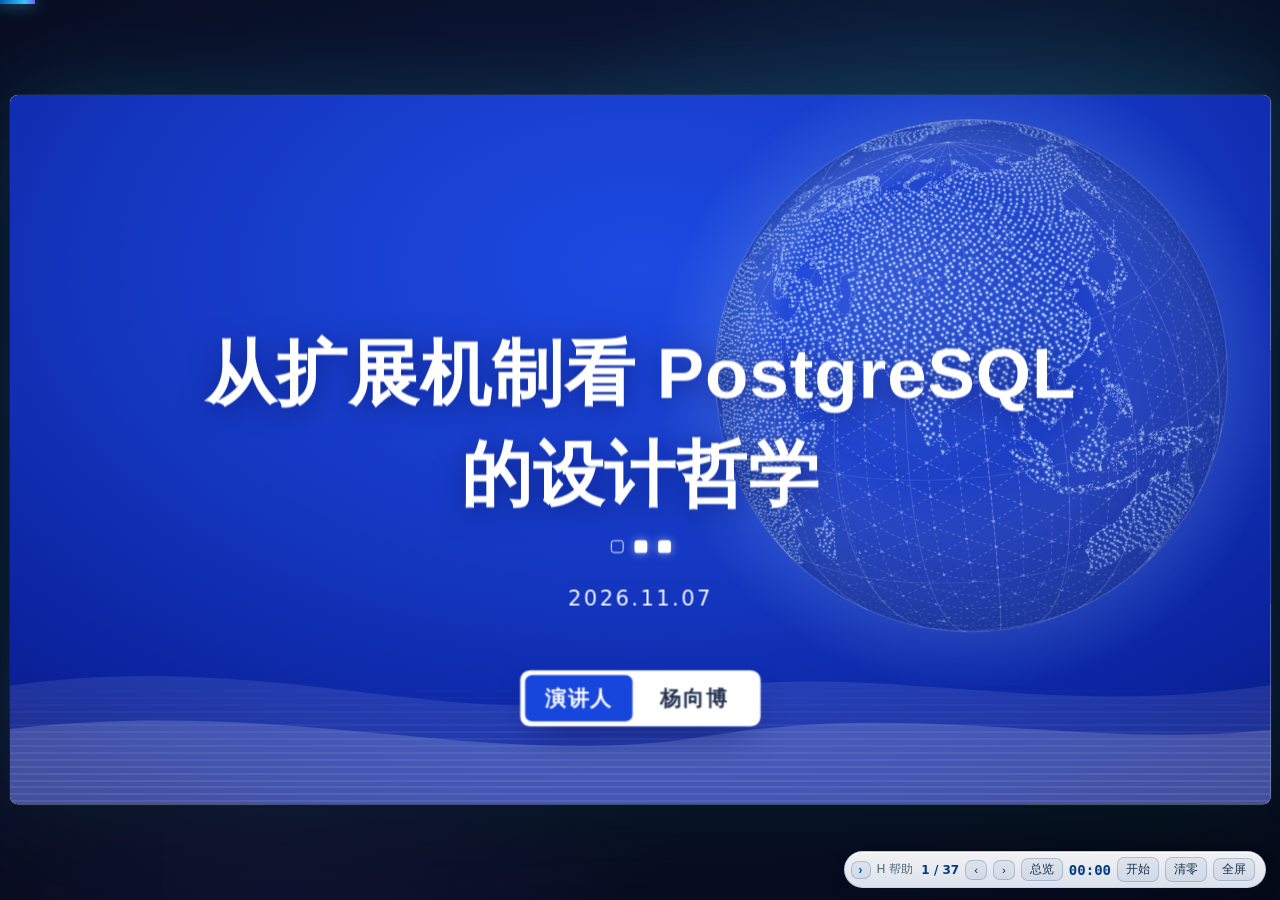
==== commit 575f3629: "封面版式对齐官方PPT模板：标题抬至32%、日期62%、讲者74%；地球520球心居中（光晕不再被容器切出直边）" ====
--- a/opentenbase-xian-2026/index.html
+++ b/opentenbase-xian-2026/index.html
@@ -9,11 +9,11 @@
 <meta name="description" content="OpenTenBase 城市行西安站（2026.11.07 西安邮电大学）主题分享：从扩展机制看 PostgreSQL 的设计哲学。动态网页演示，支持翻页、分步揭示、总览跳转与 PDF 导出（每页一张）。">
 <link rel="icon" href="data:image/svg+xml,%3Csvg xmlns='http://www.w3.org/2000/svg' viewBox='0 0 32 32'%3E%3Cpath fill='%23015CB7' d='M4 6h10v10H4z'/%3E%3Cpath fill='%2335C6FF' d='M18 6h10v10H18z'/%3E%3Cpath fill='%23003C83' d='M4 18h10v10H4z'/%3E%3Cpath fill='%237A5CFF' d='M18 18h10v10H18z'/%3E%3C/svg%3E">
 <!-- 版本号 v= 用于破除浏览器/CDN 缓存：每次更新内容后把 ?v= 递增即可，手机上刷新就是最新版 -->
-<link rel="stylesheet" href="assets/css/deck.css?v=20261103f">
-<link rel="stylesheet" href="assets/css/machine.css?v=20261103f">
-<link rel="stylesheet" href="assets/css/elephant.css?v=20261103f">
-<link rel="stylesheet" href="assets/css/blocks.css?v=20261103f">
-<link rel="stylesheet" href="assets/css/sync.css?v=20261103f">
+<link rel="stylesheet" href="assets/css/deck.css?v=20261104a">
+<link rel="stylesheet" href="assets/css/machine.css?v=20261104a">
+<link rel="stylesheet" href="assets/css/elephant.css?v=20261104a">
+<link rel="stylesheet" href="assets/css/blocks.css?v=20261104a">
+<link rel="stylesheet" href="assets/css/sync.css?v=20261104a">
 </head>
 <body>
 <div id="timebar" aria-hidden="true"></div>
@@ -75,16 +75,16 @@
   </div>
 </div>
 
-<script src="assets/js/slides-data.js?v=20261103f"></script>
-<script src="assets/js/machine.js?v=20261103f"></script>
-<script src="assets/js/elephant.js?v=20261103f"></script>
-<script src="assets/js/loupe.js?v=20261103f"></script>
-<script src="assets/js/blocks.js?v=20261103f"></script>
-<script src="assets/js/land-data.js?v=20261103f"></script>
-<script src="assets/js/land-hit.js?v=20261103f"></script>
-<script src="assets/js/key-islands.js?v=20261103f"></script>
-<script src="assets/js/globe.js?v=20261103f"></script>
-<script src="assets/js/deck.js?v=20261103f"></script>
-<script src="assets/js/sync.js?v=20261103f"></script>
+<script src="assets/js/slides-data.js?v=20261104a"></script>
+<script src="assets/js/machine.js?v=20261104a"></script>
+<script src="assets/js/elephant.js?v=20261104a"></script>
+<script src="assets/js/loupe.js?v=20261104a"></script>
+<script src="assets/js/blocks.js?v=20261104a"></script>
+<script src="assets/js/land-data.js?v=20261104a"></script>
+<script src="assets/js/land-hit.js?v=20261104a"></script>
+<script src="assets/js/key-islands.js?v=20261104a"></script>
+<script src="assets/js/globe.js?v=20261104a"></script>
+<script src="assets/js/deck.js?v=20261104a"></script>
+<script src="assets/js/sync.js?v=20261104a"></script>
 </body>
 </html>
--- a/opentenbase-xian-2026/assets/css/deck.css
+++ b/opentenbase-xian-2026/assets/css/deck.css
@@ -1001,7 +1001,7 @@
 }
 /* 右上点阵地球：两层点阵反向慢转，mask 出球形渐隐 */
 .cvo-globe {
-  position: absolute; top: -240px; right: -200px; width: 760px; height: 760px;
+  position: absolute; top: -95px; right: -76px; width: 760px; height: 760px;
   pointer-events: none;
 }
 /* 地球由 globe.js 用 canvas 绘制：球面点阵自转，逐帧重投影 */
@@ -1033,8 +1033,8 @@
    改这里的 padding-top / 标题字号 / 地球位置后，必须跑 verify_territory.cjs。 */
 .cvo-main {
   position: relative; z-index: 1; flex: 1;
-  display: flex; flex-flow: row wrap; align-items: flex-start; align-content: flex-start; justify-content: center;
-  padding-top: 332px; padding-bottom: 0;
+  display: flex; flex-direction: column; align-items: center; justify-content: flex-start;
+  padding-top: 180px; padding-bottom: 0;
 }
 .cvo-title {
   font-family: "Microsoft YaHei", "微软雅黑", "PingFang SC", "Noto Sans SC", sans-serif;
@@ -1052,12 +1052,12 @@
 }
 .cvo-dots i:first-child { background: transparent; border: 1.6px solid rgba(255, 255, 255, .92); box-shadow: none; }
 .cvo-date {
-  align-self: center;
+  align-self: center; margin-top: 15px;
   font-size: 21.3px;                  /* PPT 16 号 */
   font-weight: 500; letter-spacing: 2.5px; color: rgba(255, 255, 255, .96);
 }
 .cvo-speaker {
-  margin-top: 0; margin-left: 22px; display: inline-flex; align-items: stretch;
+  margin-top: 61px; margin-left: 0; display: inline-flex; align-items: stretch;
   background: #fff; border-radius: 10px; padding: 5px;
   box-shadow: 0 16px 38px -16px rgba(2, 10, 64, .7);
 }
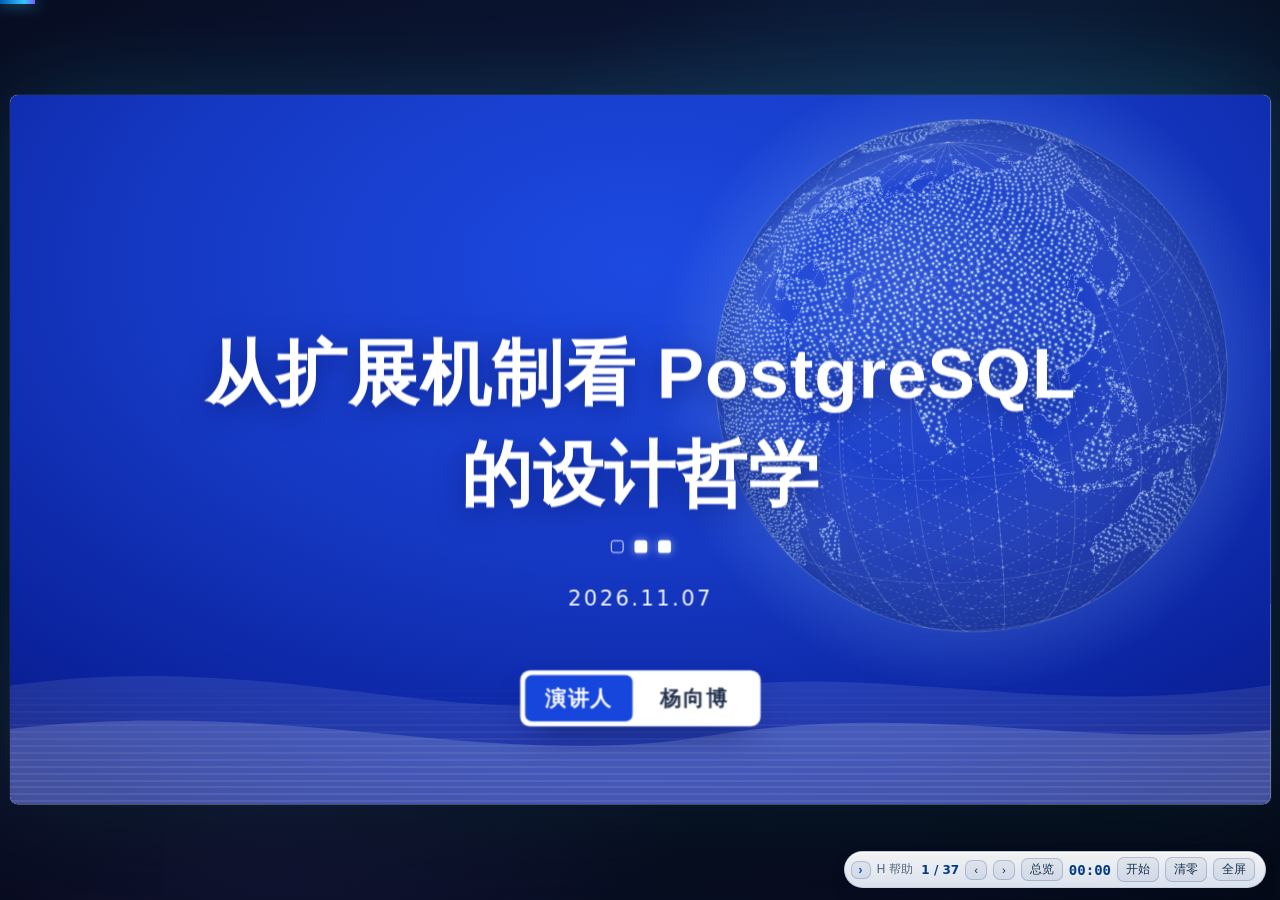
==== commit 5a44d44b: "底图准确性：修复 land-hit.js 环号打包在环数>2048时溢出为负的隐患；新增 tools/verify_land.cjs 底图核验(5项)" ====
--- a/opentenbase-xian-2026/index.html
+++ b/opentenbase-xian-2026/index.html
@@ -9,11 +9,11 @@
 <meta name="description" content="OpenTenBase 城市行西安站（2026.11.07 西安邮电大学）主题分享：从扩展机制看 PostgreSQL 的设计哲学。动态网页演示，支持翻页、分步揭示、总览跳转与 PDF 导出（每页一张）。">
 <link rel="icon" href="data:image/svg+xml,%3Csvg xmlns='http://www.w3.org/2000/svg' viewBox='0 0 32 32'%3E%3Cpath fill='%23015CB7' d='M4 6h10v10H4z'/%3E%3Cpath fill='%2335C6FF' d='M18 6h10v10H18z'/%3E%3Cpath fill='%23003C83' d='M4 18h10v10H4z'/%3E%3Cpath fill='%237A5CFF' d='M18 18h10v10H18z'/%3E%3C/svg%3E">
 <!-- 版本号 v= 用于破除浏览器/CDN 缓存：每次更新内容后把 ?v= 递增即可，手机上刷新就是最新版 -->
-<link rel="stylesheet" href="assets/css/deck.css?v=20261104a">
-<link rel="stylesheet" href="assets/css/machine.css?v=20261104a">
-<link rel="stylesheet" href="assets/css/elephant.css?v=20261104a">
-<link rel="stylesheet" href="assets/css/blocks.css?v=20261104a">
-<link rel="stylesheet" href="assets/css/sync.css?v=20261104a">
+<link rel="stylesheet" href="assets/css/deck.css?v=20261104b">
+<link rel="stylesheet" href="assets/css/machine.css?v=20261104b">
+<link rel="stylesheet" href="assets/css/elephant.css?v=20261104b">
+<link rel="stylesheet" href="assets/css/blocks.css?v=20261104b">
+<link rel="stylesheet" href="assets/css/sync.css?v=20261104b">
 </head>
 <body>
 <div id="timebar" aria-hidden="true"></div>
@@ -75,16 +75,16 @@
   </div>
 </div>
 
-<script src="assets/js/slides-data.js?v=20261104a"></script>
-<script src="assets/js/machine.js?v=20261104a"></script>
-<script src="assets/js/elephant.js?v=20261104a"></script>
-<script src="assets/js/loupe.js?v=20261104a"></script>
-<script src="assets/js/blocks.js?v=20261104a"></script>
-<script src="assets/js/land-data.js?v=20261104a"></script>
-<script src="assets/js/land-hit.js?v=20261104a"></script>
-<script src="assets/js/key-islands.js?v=20261104a"></script>
-<script src="assets/js/globe.js?v=20261104a"></script>
-<script src="assets/js/deck.js?v=20261104a"></script>
-<script src="assets/js/sync.js?v=20261104a"></script>
+<script src="assets/js/slides-data.js?v=20261104b"></script>
+<script src="assets/js/machine.js?v=20261104b"></script>
+<script src="assets/js/elephant.js?v=20261104b"></script>
+<script src="assets/js/loupe.js?v=20261104b"></script>
+<script src="assets/js/blocks.js?v=20261104b"></script>
+<script src="assets/js/land-data.js?v=20261104b"></script>
+<script src="assets/js/land-hit.js?v=20261104b"></script>
+<script src="assets/js/key-islands.js?v=20261104b"></script>
+<script src="assets/js/globe.js?v=20261104b"></script>
+<script src="assets/js/deck.js?v=20261104b"></script>
+<script src="assets/js/sync.js?v=20261104b"></script>
 </body>
 </html>
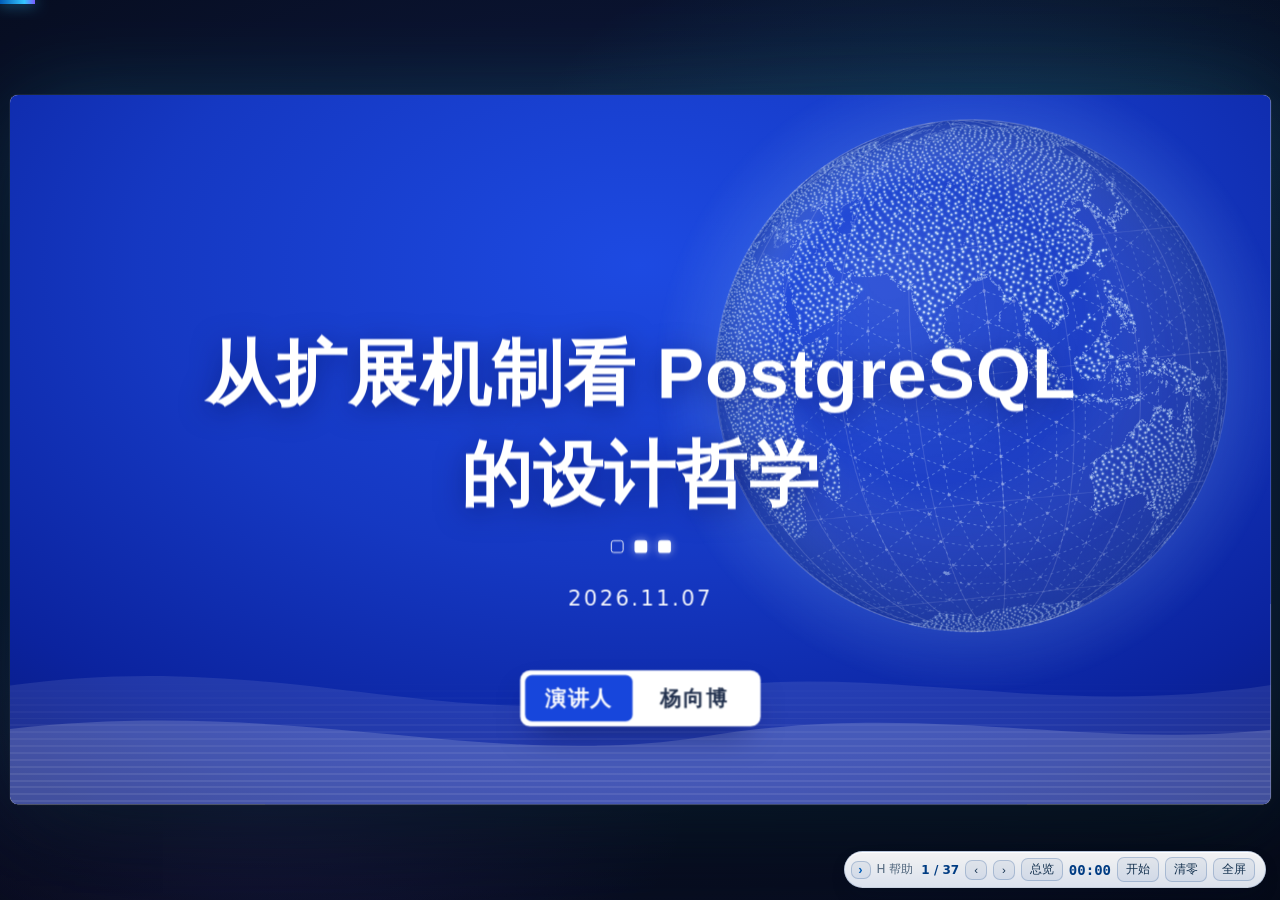
==== commit 084424ad: "封面改用 B 方案：tilt=0 赤道正对（两极都不看），中国版图上移、压盖减少；verify_proj.js 朝向/中心/绕极三项改为姿态自适应" ====
--- a/opentenbase-xian-2026/index.html
+++ b/opentenbase-xian-2026/index.html
@@ -9,11 +9,11 @@
 <meta name="description" content="OpenTenBase 城市行西安站（2026.11.07 西安邮电大学）主题分享：从扩展机制看 PostgreSQL 的设计哲学。动态网页演示，支持翻页、分步揭示、总览跳转与 PDF 导出（每页一张）。">
 <link rel="icon" href="data:image/svg+xml,%3Csvg xmlns='http://www.w3.org/2000/svg' viewBox='0 0 32 32'%3E%3Cpath fill='%23015CB7' d='M4 6h10v10H4z'/%3E%3Cpath fill='%2335C6FF' d='M18 6h10v10H18z'/%3E%3Cpath fill='%23003C83' d='M4 18h10v10H4z'/%3E%3Cpath fill='%237A5CFF' d='M18 18h10v10H18z'/%3E%3C/svg%3E">
 <!-- 版本号 v= 用于破除浏览器/CDN 缓存：每次更新内容后把 ?v= 递增即可，手机上刷新就是最新版 -->
-<link rel="stylesheet" href="assets/css/deck.css?v=20261104b">
-<link rel="stylesheet" href="assets/css/machine.css?v=20261104b">
-<link rel="stylesheet" href="assets/css/elephant.css?v=20261104b">
-<link rel="stylesheet" href="assets/css/blocks.css?v=20261104b">
-<link rel="stylesheet" href="assets/css/sync.css?v=20261104b">
+<link rel="stylesheet" href="assets/css/deck.css?v=20261104c">
+<link rel="stylesheet" href="assets/css/machine.css?v=20261104c">
+<link rel="stylesheet" href="assets/css/elephant.css?v=20261104c">
+<link rel="stylesheet" href="assets/css/blocks.css?v=20261104c">
+<link rel="stylesheet" href="assets/css/sync.css?v=20261104c">
 </head>
 <body>
 <div id="timebar" aria-hidden="true"></div>
@@ -75,16 +75,16 @@
   </div>
 </div>
 
-<script src="assets/js/slides-data.js?v=20261104b"></script>
-<script src="assets/js/machine.js?v=20261104b"></script>
-<script src="assets/js/elephant.js?v=20261104b"></script>
-<script src="assets/js/loupe.js?v=20261104b"></script>
-<script src="assets/js/blocks.js?v=20261104b"></script>
-<script src="assets/js/land-data.js?v=20261104b"></script>
-<script src="assets/js/land-hit.js?v=20261104b"></script>
-<script src="assets/js/key-islands.js?v=20261104b"></script>
-<script src="assets/js/globe.js?v=20261104b"></script>
-<script src="assets/js/deck.js?v=20261104b"></script>
-<script src="assets/js/sync.js?v=20261104b"></script>
+<script src="assets/js/slides-data.js?v=20261104c"></script>
+<script src="assets/js/machine.js?v=20261104c"></script>
+<script src="assets/js/elephant.js?v=20261104c"></script>
+<script src="assets/js/loupe.js?v=20261104c"></script>
+<script src="assets/js/blocks.js?v=20261104c"></script>
+<script src="assets/js/land-data.js?v=20261104c"></script>
+<script src="assets/js/land-hit.js?v=20261104c"></script>
+<script src="assets/js/key-islands.js?v=20261104c"></script>
+<script src="assets/js/globe.js?v=20261104c"></script>
+<script src="assets/js/deck.js?v=20261104c"></script>
+<script src="assets/js/sync.js?v=20261104c"></script>
 </body>
 </html>
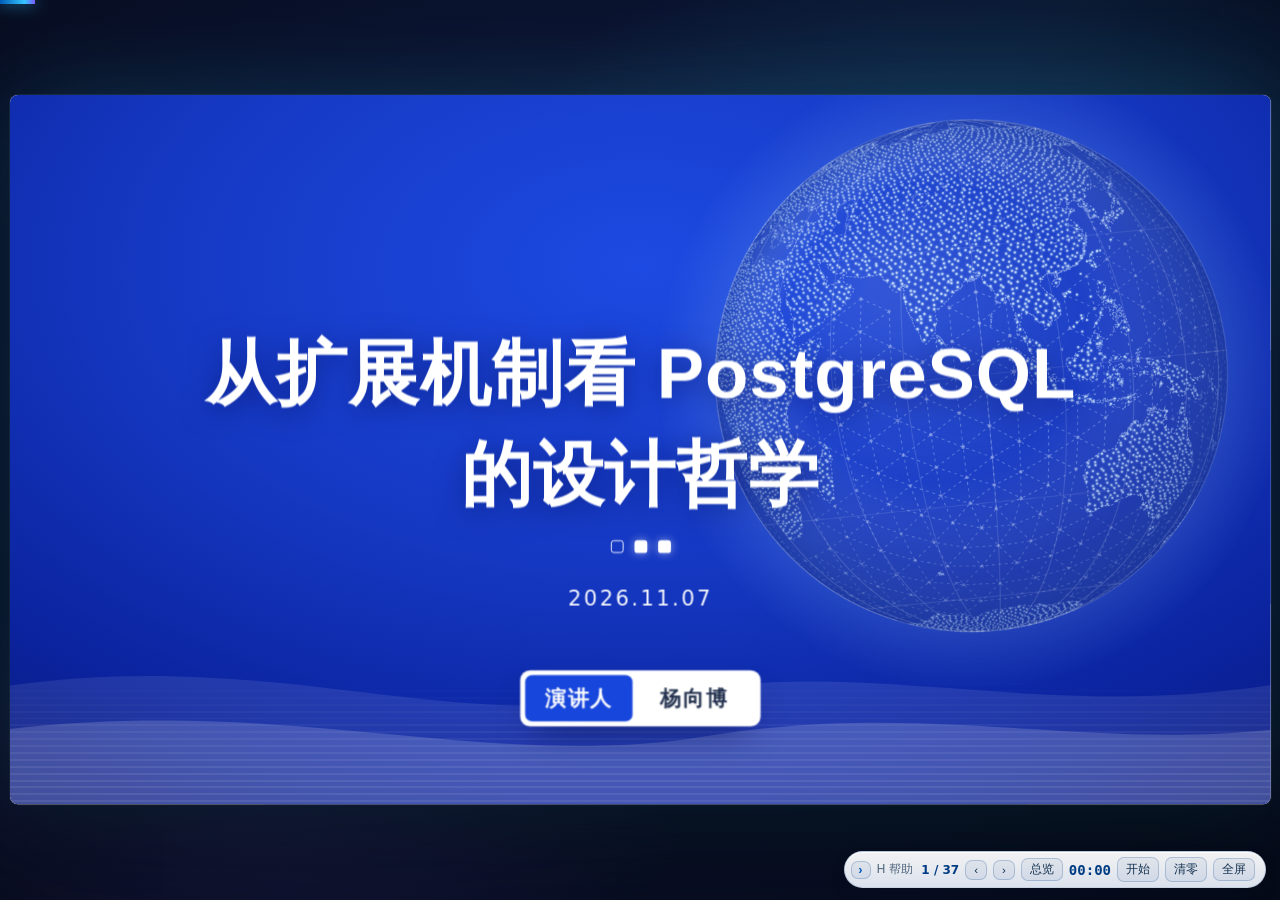
==== commit 3c2f3ee3: "第 5 页标题下新增官网英文 tagline（title_en 字段，数据链贯通备课源→产物→渲染）" ====
--- a/opentenbase-xian-2026/index.html
+++ b/opentenbase-xian-2026/index.html
@@ -9,11 +9,11 @@
 <meta name="description" content="OpenTenBase 城市行西安站（2026.11.07 西安邮电大学）主题分享：从扩展机制看 PostgreSQL 的设计哲学。动态网页演示，支持翻页、分步揭示、总览跳转与 PDF 导出（每页一张）。">
 <link rel="icon" href="data:image/svg+xml,%3Csvg xmlns='http://www.w3.org/2000/svg' viewBox='0 0 32 32'%3E%3Cpath fill='%23015CB7' d='M4 6h10v10H4z'/%3E%3Cpath fill='%2335C6FF' d='M18 6h10v10H18z'/%3E%3Cpath fill='%23003C83' d='M4 18h10v10H4z'/%3E%3Cpath fill='%237A5CFF' d='M18 18h10v10H18z'/%3E%3C/svg%3E">
 <!-- 版本号 v= 用于破除浏览器/CDN 缓存：每次更新内容后把 ?v= 递增即可，手机上刷新就是最新版 -->
-<link rel="stylesheet" href="assets/css/deck.css?v=20261104c">
-<link rel="stylesheet" href="assets/css/machine.css?v=20261104c">
-<link rel="stylesheet" href="assets/css/elephant.css?v=20261104c">
-<link rel="stylesheet" href="assets/css/blocks.css?v=20261104c">
-<link rel="stylesheet" href="assets/css/sync.css?v=20261104c">
+<link rel="stylesheet" href="assets/css/deck.css?v=20261104d">
+<link rel="stylesheet" href="assets/css/machine.css?v=20261104d">
+<link rel="stylesheet" href="assets/css/elephant.css?v=20261104d">
+<link rel="stylesheet" href="assets/css/blocks.css?v=20261104d">
+<link rel="stylesheet" href="assets/css/sync.css?v=20261104d">
 </head>
 <body>
 <div id="timebar" aria-hidden="true"></div>
@@ -75,16 +75,16 @@
   </div>
 </div>
 
-<script src="assets/js/slides-data.js?v=20261104c"></script>
-<script src="assets/js/machine.js?v=20261104c"></script>
-<script src="assets/js/elephant.js?v=20261104c"></script>
-<script src="assets/js/loupe.js?v=20261104c"></script>
-<script src="assets/js/blocks.js?v=20261104c"></script>
-<script src="assets/js/land-data.js?v=20261104c"></script>
-<script src="assets/js/land-hit.js?v=20261104c"></script>
-<script src="assets/js/key-islands.js?v=20261104c"></script>
-<script src="assets/js/globe.js?v=20261104c"></script>
-<script src="assets/js/deck.js?v=20261104c"></script>
-<script src="assets/js/sync.js?v=20261104c"></script>
+<script src="assets/js/slides-data.js?v=20261104d"></script>
+<script src="assets/js/machine.js?v=20261104d"></script>
+<script src="assets/js/elephant.js?v=20261104d"></script>
+<script src="assets/js/loupe.js?v=20261104d"></script>
+<script src="assets/js/blocks.js?v=20261104d"></script>
+<script src="assets/js/land-data.js?v=20261104d"></script>
+<script src="assets/js/land-hit.js?v=20261104d"></script>
+<script src="assets/js/key-islands.js?v=20261104d"></script>
+<script src="assets/js/globe.js?v=20261104d"></script>
+<script src="assets/js/deck.js?v=20261104d"></script>
+<script src="assets/js/sync.js?v=20261104d"></script>
 </body>
 </html>
--- a/opentenbase-xian-2026/assets/css/deck.css
+++ b/opentenbase-xian-2026/assets/css/deck.css
@@ -139,10 +139,13 @@
   font-weight: 700; margin-top: 14px; letter-spacing: .5px;
 }
 .s-thesis { margin-top: 12px; font-size: 18px; color: var(--muted); line-height: 1.6; }
+/* 标题下的英文原文对照（如第 5 页 PostgreSQL 官网 tagline），层级低于标题、不占论点竖条样式 */
+.s-title-en { margin-top: 8px; font-size: 18px; line-height: 1.5; color: var(--blue); font-weight: 600; letter-spacing: .2px; }
 
 /* 页头入场：徽章 → 标题 → 主旨，三段递进 */
 .slide.active:not(.machine) .kicker   { animation: fadeUp .5s var(--ease-out) both; }
 .slide.active:not(.machine) .s-title  { animation: fadeUp .6s var(--ease-out) .08s both; }
+.slide.active:not(.machine) .s-title-en { animation: fadeUp .6s var(--ease-out) .13s both; }
 .slide.active:not(.machine) .s-thesis { animation: fadeUp .6s var(--ease-out) .18s both; }
 @keyframes fadeUp {
   from { opacity: 0; transform: translate3d(0, 18px, 0); filter: blur(3px); }
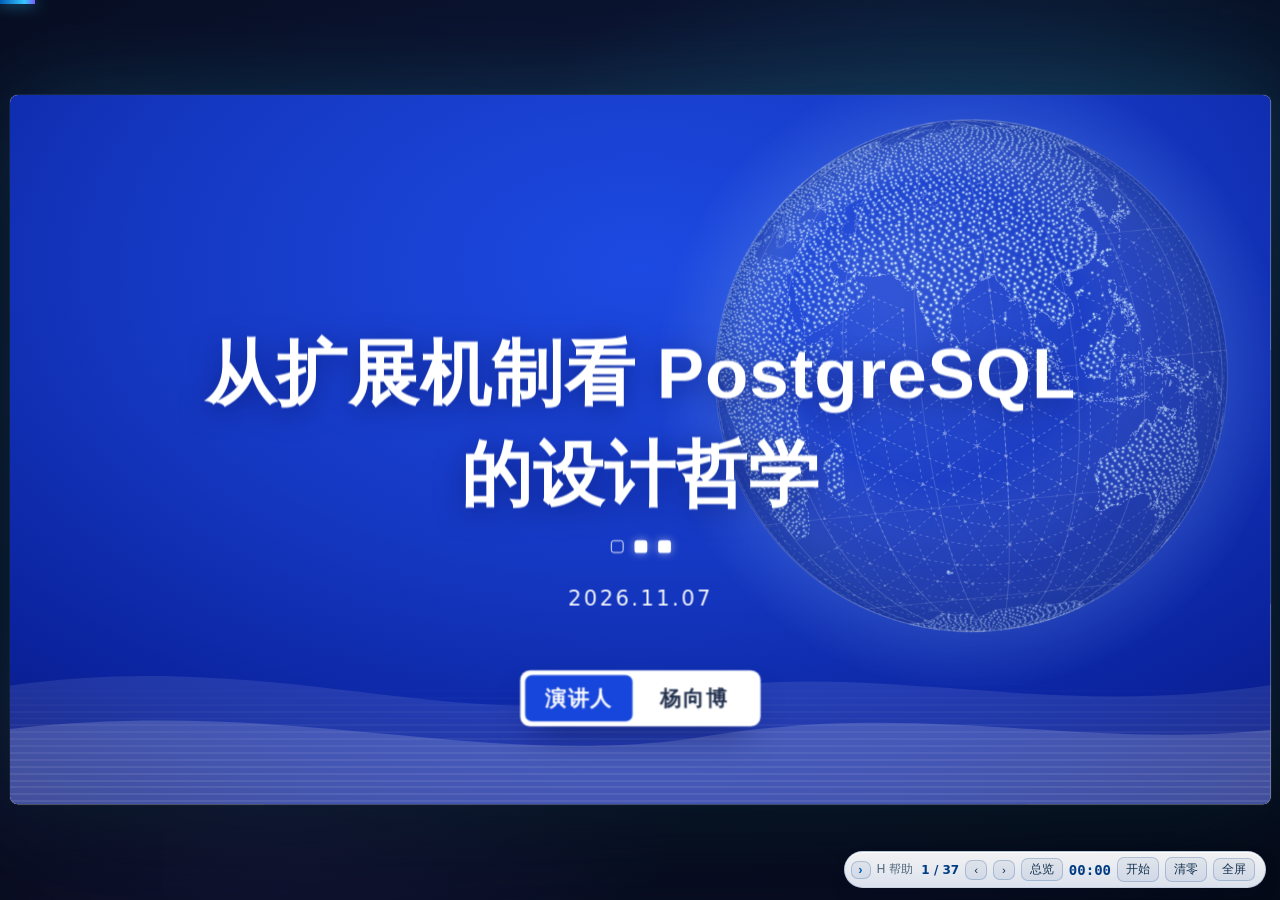
==== commit 7a75d07f: "第 5 页英文副标题从 header 内移到蓝色 hairline 下方（标题→蓝线→英文层级）" ====
--- a/opentenbase-xian-2026/index.html
+++ b/opentenbase-xian-2026/index.html
@@ -9,11 +9,11 @@
 <meta name="description" content="OpenTenBase 城市行西安站（2026.11.07 西安邮电大学）主题分享：从扩展机制看 PostgreSQL 的设计哲学。动态网页演示，支持翻页、分步揭示、总览跳转与 PDF 导出（每页一张）。">
 <link rel="icon" href="data:image/svg+xml,%3Csvg xmlns='http://www.w3.org/2000/svg' viewBox='0 0 32 32'%3E%3Cpath fill='%23015CB7' d='M4 6h10v10H4z'/%3E%3Cpath fill='%2335C6FF' d='M18 6h10v10H18z'/%3E%3Cpath fill='%23003C83' d='M4 18h10v10H4z'/%3E%3Cpath fill='%237A5CFF' d='M18 18h10v10H18z'/%3E%3C/svg%3E">
 <!-- 版本号 v= 用于破除浏览器/CDN 缓存：每次更新内容后把 ?v= 递增即可，手机上刷新就是最新版 -->
-<link rel="stylesheet" href="assets/css/deck.css?v=20261104d">
-<link rel="stylesheet" href="assets/css/machine.css?v=20261104d">
-<link rel="stylesheet" href="assets/css/elephant.css?v=20261104d">
-<link rel="stylesheet" href="assets/css/blocks.css?v=20261104d">
-<link rel="stylesheet" href="assets/css/sync.css?v=20261104d">
+<link rel="stylesheet" href="assets/css/deck.css?v=20261104e">
+<link rel="stylesheet" href="assets/css/machine.css?v=20261104e">
+<link rel="stylesheet" href="assets/css/elephant.css?v=20261104e">
+<link rel="stylesheet" href="assets/css/blocks.css?v=20261104e">
+<link rel="stylesheet" href="assets/css/sync.css?v=20261104e">
 </head>
 <body>
 <div id="timebar" aria-hidden="true"></div>
@@ -75,16 +75,16 @@
   </div>
 </div>
 
-<script src="assets/js/slides-data.js?v=20261104d"></script>
-<script src="assets/js/machine.js?v=20261104d"></script>
-<script src="assets/js/elephant.js?v=20261104d"></script>
-<script src="assets/js/loupe.js?v=20261104d"></script>
-<script src="assets/js/blocks.js?v=20261104d"></script>
-<script src="assets/js/land-data.js?v=20261104d"></script>
-<script src="assets/js/land-hit.js?v=20261104d"></script>
-<script src="assets/js/key-islands.js?v=20261104d"></script>
-<script src="assets/js/globe.js?v=20261104d"></script>
-<script src="assets/js/deck.js?v=20261104d"></script>
-<script src="assets/js/sync.js?v=20261104d"></script>
+<script src="assets/js/slides-data.js?v=20261104e"></script>
+<script src="assets/js/machine.js?v=20261104e"></script>
+<script src="assets/js/elephant.js?v=20261104e"></script>
+<script src="assets/js/loupe.js?v=20261104e"></script>
+<script src="assets/js/blocks.js?v=20261104e"></script>
+<script src="assets/js/land-data.js?v=20261104e"></script>
+<script src="assets/js/land-hit.js?v=20261104e"></script>
+<script src="assets/js/key-islands.js?v=20261104e"></script>
+<script src="assets/js/globe.js?v=20261104e"></script>
+<script src="assets/js/deck.js?v=20261104e"></script>
+<script src="assets/js/sync.js?v=20261104e"></script>
 </body>
 </html>
--- a/opentenbase-xian-2026/assets/css/deck.css
+++ b/opentenbase-xian-2026/assets/css/deck.css
@@ -139,8 +139,14 @@
   font-weight: 700; margin-top: 14px; letter-spacing: .5px;
 }
 .s-thesis { margin-top: 12px; font-size: 18px; color: var(--muted); line-height: 1.6; }
-/* 标题下的英文原文对照（如第 5 页 PostgreSQL 官网 tagline），层级低于标题、不占论点竖条样式 */
-.s-title-en { margin-top: 8px; font-size: 18px; line-height: 1.5; color: var(--blue); font-weight: 600; letter-spacing: .2px; }
+/* 标题下的英文原文对照（如第 5 页 PostgreSQL 官网 tagline）：放在页头渐变 hairline（header::after）
+   的下方，即「标题 → 蓝线 → 英文原文」的层级；不占 header 内论点竖条样式 */
+.slide > .s-title-en {
+  margin-top: 26px;                 /* hairline 在 header 底 15~17px，26px 起保证整行落在蓝线下方 */
+  font-size: 18px; line-height: 1.5; color: var(--blue); font-weight: 600; letter-spacing: .2px;
+  position: relative; z-index: 1;   /* 与 header / s-body 同层，盖住 .slide::after 网格装饰 */
+}
+.slide > .s-title-en + .s-body { margin-top: 18px; }   /* 英文行替代 header 承担与正文的间距，避免整体下移过多 */
 
 /* 页头入场：徽章 → 标题 → 主旨，三段递进 */
 .slide.active:not(.machine) .kicker   { animation: fadeUp .5s var(--ease-out) both; }
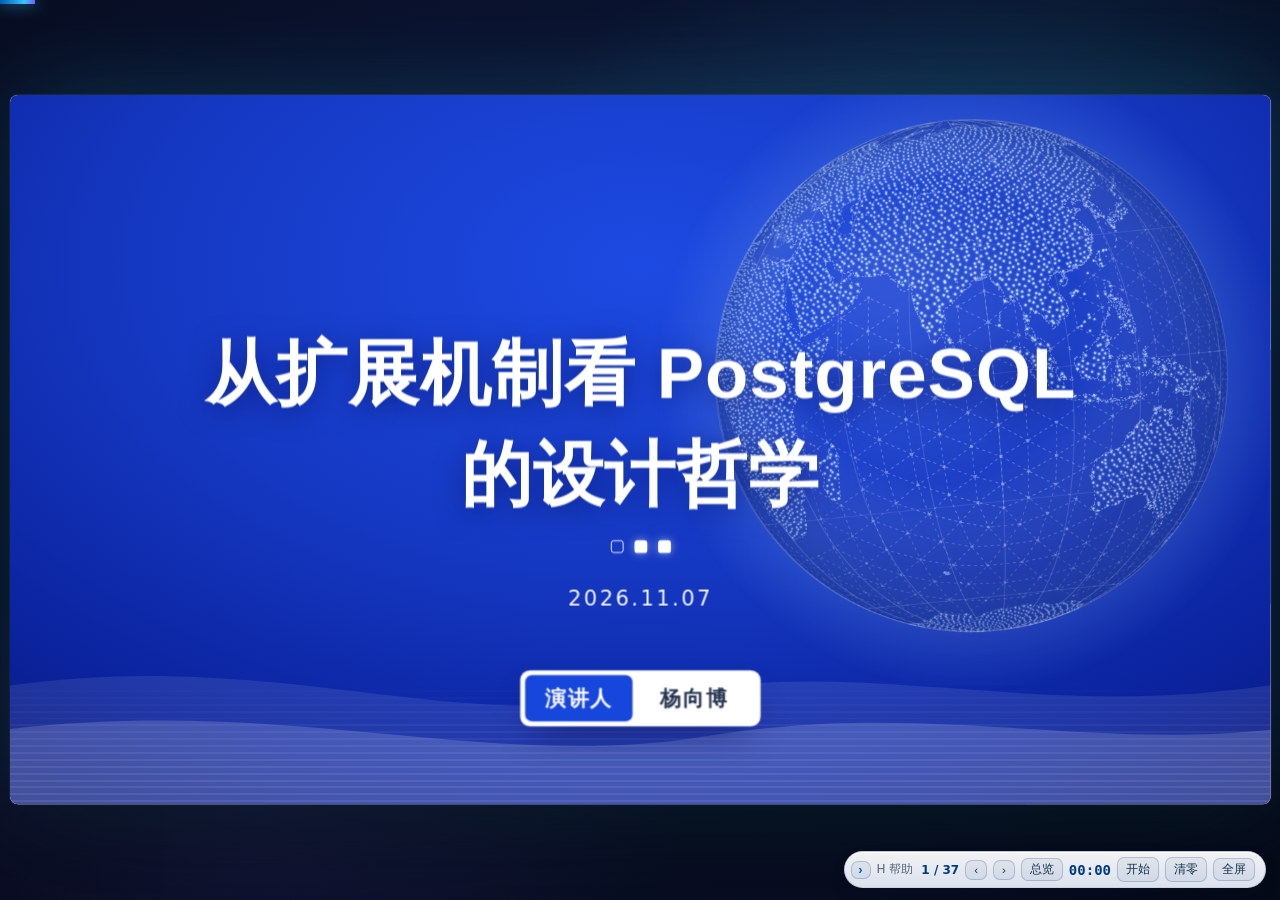
==== commit 2e04073f: "第 5 页英文 tagline 改为论点行格式（复用 s-thesis 竖条样式，与其他内容页一致）" ====
--- a/opentenbase-xian-2026/index.html
+++ b/opentenbase-xian-2026/index.html
@@ -9,11 +9,11 @@
 <meta name="description" content="OpenTenBase 城市行西安站（2026.11.07 西安邮电大学）主题分享：从扩展机制看 PostgreSQL 的设计哲学。动态网页演示，支持翻页、分步揭示、总览跳转与 PDF 导出（每页一张）。">
 <link rel="icon" href="data:image/svg+xml,%3Csvg xmlns='http://www.w3.org/2000/svg' viewBox='0 0 32 32'%3E%3Cpath fill='%23015CB7' d='M4 6h10v10H4z'/%3E%3Cpath fill='%2335C6FF' d='M18 6h10v10H18z'/%3E%3Cpath fill='%23003C83' d='M4 18h10v10H4z'/%3E%3Cpath fill='%237A5CFF' d='M18 18h10v10H18z'/%3E%3C/svg%3E">
 <!-- 版本号 v= 用于破除浏览器/CDN 缓存：每次更新内容后把 ?v= 递增即可，手机上刷新就是最新版 -->
-<link rel="stylesheet" href="assets/css/deck.css?v=20261104e">
-<link rel="stylesheet" href="assets/css/machine.css?v=20261104e">
-<link rel="stylesheet" href="assets/css/elephant.css?v=20261104e">
-<link rel="stylesheet" href="assets/css/blocks.css?v=20261104e">
-<link rel="stylesheet" href="assets/css/sync.css?v=20261104e">
+<link rel="stylesheet" href="assets/css/deck.css?v=20261104f">
+<link rel="stylesheet" href="assets/css/machine.css?v=20261104f">
+<link rel="stylesheet" href="assets/css/elephant.css?v=20261104f">
+<link rel="stylesheet" href="assets/css/blocks.css?v=20261104f">
+<link rel="stylesheet" href="assets/css/sync.css?v=20261104f">
 </head>
 <body>
 <div id="timebar" aria-hidden="true"></div>
@@ -75,16 +75,16 @@
   </div>
 </div>
 
-<script src="assets/js/slides-data.js?v=20261104e"></script>
-<script src="assets/js/machine.js?v=20261104e"></script>
-<script src="assets/js/elephant.js?v=20261104e"></script>
-<script src="assets/js/loupe.js?v=20261104e"></script>
-<script src="assets/js/blocks.js?v=20261104e"></script>
-<script src="assets/js/land-data.js?v=20261104e"></script>
-<script src="assets/js/land-hit.js?v=20261104e"></script>
-<script src="assets/js/key-islands.js?v=20261104e"></script>
-<script src="assets/js/globe.js?v=20261104e"></script>
-<script src="assets/js/deck.js?v=20261104e"></script>
-<script src="assets/js/sync.js?v=20261104e"></script>
+<script src="assets/js/slides-data.js?v=20261104f"></script>
+<script src="assets/js/machine.js?v=20261104f"></script>
+<script src="assets/js/elephant.js?v=20261104f"></script>
+<script src="assets/js/loupe.js?v=20261104f"></script>
+<script src="assets/js/blocks.js?v=20261104f"></script>
+<script src="assets/js/land-data.js?v=20261104f"></script>
+<script src="assets/js/land-hit.js?v=20261104f"></script>
+<script src="assets/js/key-islands.js?v=20261104f"></script>
+<script src="assets/js/globe.js?v=20261104f"></script>
+<script src="assets/js/deck.js?v=20261104f"></script>
+<script src="assets/js/sync.js?v=20261104f"></script>
 </body>
 </html>
--- a/opentenbase-xian-2026/assets/css/deck.css
+++ b/opentenbase-xian-2026/assets/css/deck.css
@@ -139,19 +139,12 @@
   font-weight: 700; margin-top: 14px; letter-spacing: .5px;
 }
 .s-thesis { margin-top: 12px; font-size: 18px; color: var(--muted); line-height: 1.6; }
-/* 标题下的英文原文对照（如第 5 页 PostgreSQL 官网 tagline）：放在页头渐变 hairline（header::after）
-   的下方，即「标题 → 蓝线 → 英文原文」的层级；不占 header 内论点竖条样式 */
-.slide > .s-title-en {
-  margin-top: 26px;                 /* hairline 在 header 底 15~17px，26px 起保证整行落在蓝线下方 */
-  font-size: 18px; line-height: 1.5; color: var(--blue); font-weight: 600; letter-spacing: .2px;
-  position: relative; z-index: 1;   /* 与 header / s-body 同层，盖住 .slide::after 网格装饰 */
-}
-.slide > .s-title-en + .s-body { margin-top: 18px; }   /* 英文行替代 header 承担与正文的间距，避免整体下移过多 */
+/* 第 5 页官网英文 tagline（title_en）：格式与其他内容页的 thesis 行一致——
+   复用 .s-thesis 槽位与样式（标题正下方、渐变竖条 + muted 灰字），蓝线仍在其下方；.s-title-en 仅作标识类 */
 
 /* 页头入场：徽章 → 标题 → 主旨，三段递进 */
 .slide.active:not(.machine) .kicker   { animation: fadeUp .5s var(--ease-out) both; }
 .slide.active:not(.machine) .s-title  { animation: fadeUp .6s var(--ease-out) .08s both; }
-.slide.active:not(.machine) .s-title-en { animation: fadeUp .6s var(--ease-out) .13s both; }
 .slide.active:not(.machine) .s-thesis { animation: fadeUp .6s var(--ease-out) .18s both; }
 @keyframes fadeUp {
   from { opacity: 0; transform: translate3d(0, 18px, 0); filter: blur(3px); }
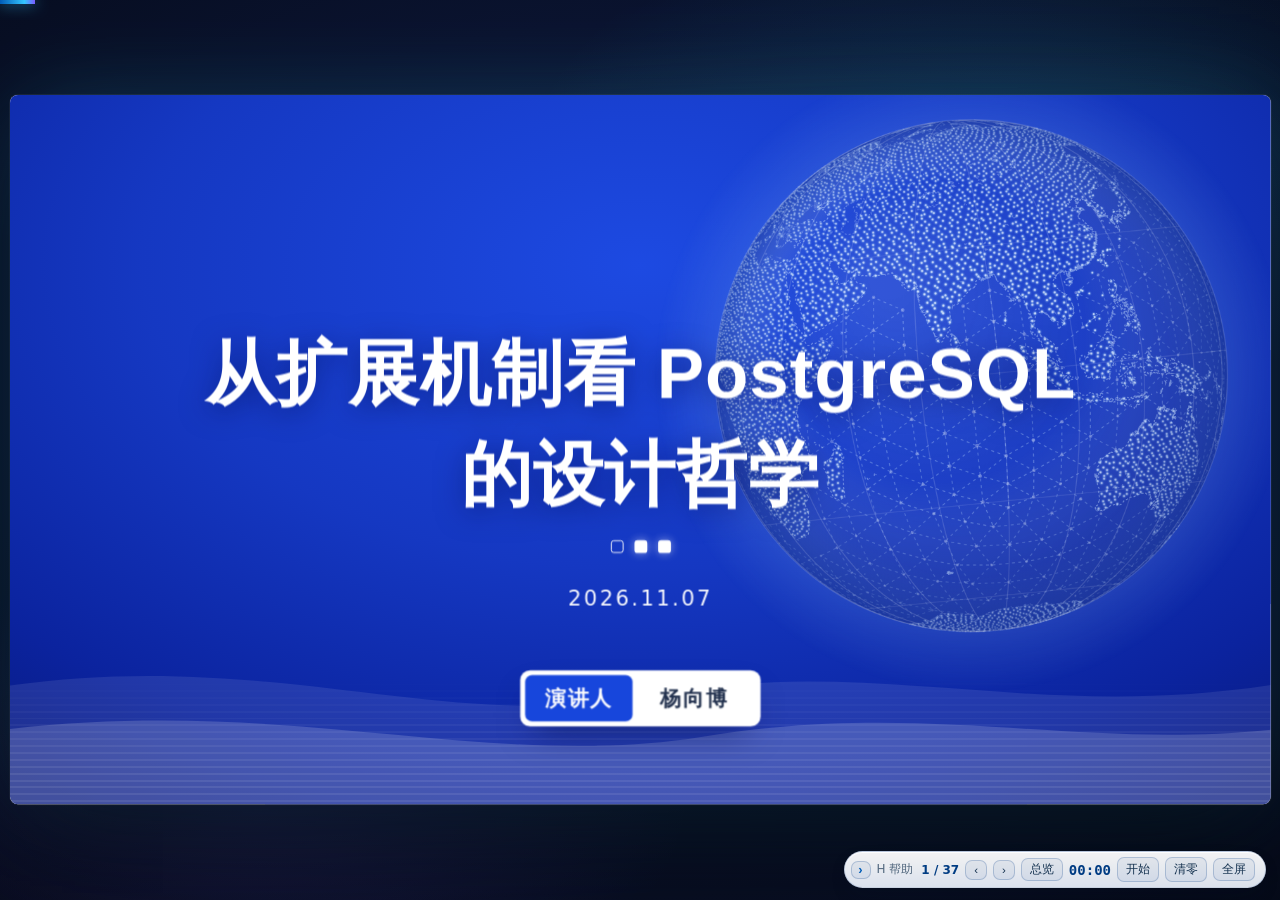
==== commit 28bbaa52: "Safari 兼容修复：P10 放大镜拖影、P16/P22 透视、P35 立体感与脉冲高亮" ====
--- a/opentenbase-xian-2026/index.html
+++ b/opentenbase-xian-2026/index.html
@@ -9,11 +9,11 @@
 <meta name="description" content="OpenTenBase 城市行西安站（2026.11.07 西安邮电大学）主题分享：从扩展机制看 PostgreSQL 的设计哲学。动态网页演示，支持翻页、分步揭示、总览跳转与 PDF 导出（每页一张）。">
 <link rel="icon" href="data:image/svg+xml,%3Csvg xmlns='http://www.w3.org/2000/svg' viewBox='0 0 32 32'%3E%3Cpath fill='%23015CB7' d='M4 6h10v10H4z'/%3E%3Cpath fill='%2335C6FF' d='M18 6h10v10H18z'/%3E%3Cpath fill='%23003C83' d='M4 18h10v10H4z'/%3E%3Cpath fill='%237A5CFF' d='M18 18h10v10H18z'/%3E%3C/svg%3E">
 <!-- 版本号 v= 用于破除浏览器/CDN 缓存：每次更新内容后把 ?v= 递增即可，手机上刷新就是最新版 -->
-<link rel="stylesheet" href="assets/css/deck.css?v=20261104f">
-<link rel="stylesheet" href="assets/css/machine.css?v=20261104f">
-<link rel="stylesheet" href="assets/css/elephant.css?v=20261104f">
-<link rel="stylesheet" href="assets/css/blocks.css?v=20261104f">
-<link rel="stylesheet" href="assets/css/sync.css?v=20261104f">
+<link rel="stylesheet" href="assets/css/deck.css?v=20261104h">
+<link rel="stylesheet" href="assets/css/machine.css?v=20261104h">
+<link rel="stylesheet" href="assets/css/elephant.css?v=20261104h">
+<link rel="stylesheet" href="assets/css/blocks.css?v=20261104h">
+<link rel="stylesheet" href="assets/css/sync.css?v=20261104h">
 </head>
 <body>
 <div id="timebar" aria-hidden="true"></div>
@@ -75,16 +75,16 @@
   </div>
 </div>
 
-<script src="assets/js/slides-data.js?v=20261104f"></script>
-<script src="assets/js/machine.js?v=20261104f"></script>
-<script src="assets/js/elephant.js?v=20261104f"></script>
-<script src="assets/js/loupe.js?v=20261104f"></script>
-<script src="assets/js/blocks.js?v=20261104f"></script>
-<script src="assets/js/land-data.js?v=20261104f"></script>
-<script src="assets/js/land-hit.js?v=20261104f"></script>
-<script src="assets/js/key-islands.js?v=20261104f"></script>
-<script src="assets/js/globe.js?v=20261104f"></script>
-<script src="assets/js/deck.js?v=20261104f"></script>
-<script src="assets/js/sync.js?v=20261104f"></script>
+<script src="assets/js/slides-data.js?v=20261104h"></script>
+<script src="assets/js/machine.js?v=20261104h"></script>
+<script src="assets/js/elephant.js?v=20261104h"></script>
+<script src="assets/js/loupe.js?v=20261104h"></script>
+<script src="assets/js/blocks.js?v=20261104h"></script>
+<script src="assets/js/land-data.js?v=20261104h"></script>
+<script src="assets/js/land-hit.js?v=20261104h"></script>
+<script src="assets/js/key-islands.js?v=20261104h"></script>
+<script src="assets/js/globe.js?v=20261104h"></script>
+<script src="assets/js/deck.js?v=20261104h"></script>
+<script src="assets/js/sync.js?v=20261104h"></script>
 </body>
 </html>
--- a/opentenbase-xian-2026/assets/css/deck.css
+++ b/opentenbase-xian-2026/assets/css/deck.css
@@ -671,7 +671,7 @@
   background: linear-gradient(180deg, rgba(255, 255, 255, .95), rgba(238, 245, 255, .92));
   border: 1px solid rgba(15, 60, 131, .18);
   box-shadow: 0 8px 22px -10px rgba(5, 15, 40, .45), inset 0 1px 0 rgba(255, 255, 255, .9);
-  padding: 5px 10px 5px 6px; border-radius: 999px; backdrop-filter: blur(10px);
+  padding: 5px 10px 5px 6px; border-radius: 999px; -webkit-backdrop-filter: blur(10px); backdrop-filter: blur(10px);
   transition: transform .3s cubic-bezier(.32, .72, .28, 1), opacity .4s;
 }
 /* 控制条可收起：默认展开；点把手收起到右侧边缘只露把手，鼠标回到右下角自动展开 */
@@ -696,7 +696,7 @@
 /* ---------------- 总览模式 ---------------- */
 #overview {
   position: fixed; inset: 0; z-index: 80;
-  background: rgba(6, 12, 30, .985); backdrop-filter: blur(6px);
+  background: rgba(6, 12, 30, .985); -webkit-backdrop-filter: blur(6px); backdrop-filter: blur(6px);
   overflow: auto; padding: 40px 48px; display: none;
 }
 #overview.open { display: block; }
@@ -762,7 +762,7 @@
 #video-modal {
   position: fixed; inset: 0; z-index: 96;
   display: none; place-items: center;
-  background: rgba(4, 10, 24, .9); backdrop-filter: blur(6px);
+  background: rgba(4, 10, 24, .9); -webkit-backdrop-filter: blur(6px); backdrop-filter: blur(6px);
 }
 #video-modal.open { display: grid; animation: fadeIn .22s ease both; }
 @keyframes fadeIn { from { opacity: 0; } to { opacity: 1; } }
@@ -831,10 +831,16 @@
 .zoomable .zoom-wrap img { cursor: crosshair; }
 /* 放大镜片：金属环 + 玻璃高光 + 十字准星 + 倍率标签 */
 .zoomable .loupe {
-  position: absolute; left: 0; top: 0; z-index: 4;
+  position: absolute;
+  /* 位移走 left/top，不参与 transition：pointermove 每帧改变量时即时跟手。
+     原先把 translate3d(--lpx,--lpy) 与 .22s transform 过渡绑在一起，过渡被不断
+     打断重启，Chrome 里镜片滞后可达 100px，WebKit 合成层更会留下上一帧残影。 */
+  left: var(--lpx, 0px); top: var(--lpy, 0px); z-index: 4;
   width: 168px; height: 168px; border-radius: 50%;
-  transform: translate3d(calc(var(--lpx, 0px) - 50%), calc(var(--lpy, 0px) - 50%), 0) scale(.86);
+  /* transform 只剩「中心对齐 + 入场 pop」，值不随指针移动变化 */
+  transform: translate3d(-50%, -50%, 0) scale(.86);
   transform-origin: center;
+  will-change: transform, opacity;
   background-repeat: no-repeat;
   background-size: var(--lbs, 100% 100%);
   background-position: var(--lbp, 0 0);
@@ -847,7 +853,7 @@
     inset 0 0 0 1px rgba(255, 255, 255, .35);
   transition: opacity .22s var(--ease), transform .22s var(--ease-out);
 }
-.zoomable .zoom-wrap.is-zoom .loupe { opacity: 1; transform: translate3d(calc(var(--lpx, 0px) - 50%), calc(var(--lpy, 0px) - 50%), 0) scale(1); }
+.zoomable .zoom-wrap.is-zoom .loupe { opacity: 1; transform: translate3d(-50%, -50%, 0) scale(1); }
 /* 玻璃高光：左上斜切的反光带 */
 .zoomable .loupe .loupe-glass {
   position: absolute; inset: 0; border-radius: 50%; overflow: hidden;
@@ -862,10 +868,12 @@
 .zoomable .loupe .loupe-glass::after {
   content: ""; position: absolute; left: 50%; top: 50%;
   width: 26px; height: 26px; translate: -50% -50%;
+  /* 光晕改用静态 radial-gradient，不用 CSS filter：镜片每帧移动时 WebKit
+     会缓存 filter 结果，容易在合成层上留下残影 */
   background:
-    linear-gradient(rgba(53, 198, 255, .75), rgba(53, 198, 255, .75)) center / 100% 1px no-repeat,
-    linear-gradient(90deg, rgba(53, 198, 255, .75), rgba(53, 198, 255, .75)) center / 1px 100% no-repeat;
-  filter: drop-shadow(0 0 3px rgba(53, 198, 255, .55));
+    linear-gradient(rgba(53, 198, 255, .95), rgba(53, 198, 255, .95)) center / 100% 1.5px no-repeat,
+    linear-gradient(90deg, rgba(53, 198, 255, .95), rgba(53, 198, 255, .95)) center / 1.5px 100% no-repeat,
+    radial-gradient(circle at center, rgba(53, 198, 255, .32) 0 5px, transparent 6px);
 }
 /* 倍率标签贴在镜片下沿 */
 .zoomable .loupe::after {
@@ -879,8 +887,9 @@
   position: absolute; left: 12px; bottom: 12px; z-index: 3;
   font-size: 11.5px; line-height: 1; color: #fff; letter-spacing: .5px;
   padding: 6px 12px; border-radius: 999px;
-  background: rgba(6, 22, 48, .62); border: 1px solid rgba(180, 210, 240, .3);
-  backdrop-filter: blur(4px);
+  /* 去掉 backdrop-filter：WebKit 会为它建立 backdrop root，兄弟层（镜片）移动时
+     整层反复重绘产生拖影；底色略加深即可补偿失去的虚化对比 */
+  background: rgba(6, 22, 48, .74); border: 1px solid rgba(180, 210, 240, .3);
   opacity: 1; pointer-events: none; transition: opacity .25s ease;
 }
 .zoomable .zoom-wrap.is-zoom .zoom-hint { opacity: 0; }
--- a/opentenbase-xian-2026/assets/css/machine.css
+++ b/opentenbase-xian-2026/assets/css/machine.css
@@ -22,17 +22,22 @@
 
 /* ---------------- 左：舞台 ---------------- */
 .mach-stage { flex: 1 1 58%; min-width: 0; position: relative; display: flex; flex-direction: column; }
-.mach-scene {
+/* 裁剪层与透视层分离：WebKit(Safari) 中带 perspective 的容器若自身 overflow:hidden，
+   会把 preserve-3d 子树拍平（立起的板卡全部倒伏）。裁剪/圆角/背景放外层 .mach-clip，
+   透视层 .mach-scene 只留 perspective，保持 overflow 可见。 */
+.mach-clip {
   flex: 1; min-height: 0; position: relative;
-  display: grid; place-items: center;
-  perspective: 1600px; perspective-origin: 50% 44%;
+  overflow: hidden; border-radius: 16px; border: 1px solid var(--line);
   background:
     linear-gradient(rgba(118, 148, 104, .1) 1px, transparent 1px),
     linear-gradient(90deg, rgba(118, 148, 104, .1) 1px, transparent 1px),
     linear-gradient(180deg, #f7f8f4 0%, #eef1e8 100%);
   background-size: 22px 22px, 22px 22px, 100% 100%;
-  border: 1px solid var(--line); border-radius: 16px;
-  overflow: hidden;
+}
+.mach-scene {
+  position: absolute; inset: 0;
+  display: grid; place-items: center;
+  perspective: 1600px; perspective-origin: 50% 44%;
 }
 
 .mobo {
@@ -241,11 +246,22 @@
   box-shadow: inset 0 0 0 1.5px rgba(226, 236, 204, .28), 0 5px 12px rgba(38, 48, 24, .4);
   transition: filter .45s ease, box-shadow .45s ease, opacity .45s ease;
 }
+/* off 态压暗：不用 CSS filter（WebKit 会把 3D 子树内带 filter 的元素拍平/渲染异常），
+   改用半透明灰罩 + 透明度，观感接近灰化且跨引擎一致 */
 .part[data-state="off"] .body, .pcard[data-state="off"] .slot {
-  filter: grayscale(.8) brightness(.72); opacity: .68;
+  opacity: .68;
 }
 .part[data-state="off"] .riser, .part[data-state="off"] .cmos,
-.part[data-state="off"] .stick { filter: grayscale(.8) brightness(.72); opacity: .45; }
+.part[data-state="off"] .stick { opacity: .45; }
+.part[data-state="off"] .body::after, .pcard[data-state="off"] .slot::after,
+.part[data-state="off"] .riser::after, .part[data-state="off"] .stick::before {
+  content: ""; position: absolute; inset: 0; border-radius: inherit;
+  background: rgba(84, 94, 74, .5); pointer-events: none;
+}
+.part[data-state="off"] .cmos::before {
+  content: ""; position: absolute; inset: 0; border-radius: inherit;
+  background: rgba(84, 94, 74, .5); pointer-events: none;
+}
 .part[data-state="off"] .fan .blades { animation-play-state: paused; }
 .part[data-state="on"] .body, .part[data-state="on"] .chip {
   box-shadow: inset 0 0 0 1.5px rgba(230, 240, 210, .4), 0 7px 15px rgba(38, 48, 24, .38);
@@ -753,8 +769,13 @@
 
 /* ---------------- 打印 / 导出 PDF ---------------- */
 @media print {
-  .mach-scene { background: #fff; }
-  .part[data-state="off"] .body, .pcard[data-state="off"] .slot { filter: none; opacity: 1; }
+  .mach-clip { background: #fff; }
+  .part[data-state="off"] .body, .pcard[data-state="off"] .slot,
+  .part[data-state="off"] .riser, .part[data-state="off"] .cmos,
+  .part[data-state="off"] .stick { opacity: 1; }
+  .part[data-state="off"] .body::after, .pcard[data-state="off"] .slot::after,
+  .part[data-state="off"] .riser::after, .part[data-state="off"] .stick::before,
+  .part[data-state="off"] .cmos::before { content: none; }
   .pcard[data-plug="out"][data-bus]:not([data-bus="free"]) .board { opacity: 1; transform: rotateX(90deg) translateY(0); }
   .mp-points { max-height: none; overflow: visible; }
 }
--- a/opentenbase-xian-2026/assets/css/blocks.css
+++ b/opentenbase-xian-2026/assets/css/blocks.css
@@ -52,22 +52,32 @@
 .fr-slot .fr-slot-hl { fill: rgba(255, 255, 255, .85); stroke: none; }
 .fr-slot text { font-size: 12.5px; font-weight: 600; fill: #1c4f86; }
 
-/* 地基/框架在换建筑时闪一下，强调"这两层没动" */
+/* 地基/框架在换建筑时闪一下，强调"这两层没动"
+   改用 SVG 描边属性动画（stroke / stroke-width），不用 CSS filter：
+   WebKit(Safari) 对 SVG 图形元素上 filter: none → drop-shadow() 的插值支持
+   不一致，脉冲高亮的时序和强度会与 Chrome 对不上。描边是 SVG 呈现属性，
+   两引擎动画一致；0%/100% 精确回到各自原本的描边色与线宽。 */
 .bl-frame.pulse .fr-beam, .bl-frame.pulse .fr-btop,
 .bl-found.pulse .fd-body, .bl-found.pulse .fd-top { animation: blPulse .7s var(--ease); }
+.fr-beam { --bl-stroke: rgba(1, 92, 183, .35); --bl-sw: 1px; }
+.fr-btop { --bl-stroke: rgba(1, 92, 183, .28); --bl-sw: .8px; }
+.fd-body { --bl-stroke: rgba(1, 92, 183, .35); --bl-sw: 1.4px; }
+.fd-top  { --bl-stroke: rgba(1, 92, 183, .30); --bl-sw: 1.2px; }
 @keyframes blPulse {
-  0%   { filter: none; }
-  35%  { filter: drop-shadow(0 0 8px rgba(53, 198, 255, .85)); }
-  100% { filter: none; }
+  0%, 100% { stroke: var(--bl-stroke); stroke-width: var(--bl-sw); }
+  35%      { stroke: rgba(53, 198, 255, .95); stroke-width: calc(var(--bl-sw) + 1.8px); }
 }
 
-/* ---------------- 积木（立体：顶面 + 右侧面 + 正面 + 颗粒） ---------------- */
+/* ---------------- 积木（立体：顶面 + 右侧面 + 正面 + 颗粒） ----------------
+   面色由 blocks.js 预计算写入 --c-top/--c-side/--c-stud/--c-sstud：
+   不用 CSS filter: brightness()（WebKit 对 SVG 图形元素上的 CSS filter 支持不可靠，
+   明暗会丢失导致立体感消失），直接 fill 实色，跨引擎一致。 */
 .blk { cursor: default; }
 .blk .b-body { fill: rgb(var(--c)); stroke: rgba(0, 0, 0, .20); stroke-width: .8; }
-.blk .b-top { fill: rgb(var(--c)); filter: brightness(1.30); stroke: rgba(255, 255, 255, .38); stroke-width: .6; }
-.blk .b-side { fill: rgb(var(--c)); filter: brightness(.62); stroke: rgba(0, 0, 0, .24); stroke-width: .6; }
-.blk .b-stud { fill: rgb(var(--c)); filter: brightness(1.36); stroke: rgba(0, 0, 0, .18); stroke-width: .6; }
-.blk .b-sstud { fill: rgb(var(--c)); filter: brightness(.78); stroke: rgba(0, 0, 0, .10); stroke-width: .5; }
+.blk .b-top { fill: rgb(var(--c-top)); stroke: rgba(255, 255, 255, .38); stroke-width: .6; }
+.blk .b-side { fill: rgb(var(--c-side)); stroke: rgba(0, 0, 0, .24); stroke-width: .6; }
+.blk .b-stud { fill: rgb(var(--c-stud)); stroke: rgba(0, 0, 0, .18); stroke-width: .6; }
+.blk .b-sstud { fill: rgb(var(--c-sstud)); stroke: rgba(0, 0, 0, .10); stroke-width: .5; }
 .blk .b-shine { fill: rgba(255, 255, 255, .32); }
 .blk .b-foot { fill: rgba(0, 0, 0, .24); }
 .blk .b-t { font-size: 13px; font-weight: 700; fill: #fff; letter-spacing: .3px; }
@@ -77,10 +87,10 @@
 /* 虚线空块：留给听众的那一块 */
 .blk.k-ghost .b-body { fill: rgba(255, 255, 255, .35); stroke: rgba(1, 92, 183, .55); stroke-dasharray: 5 4; }
 .blk.k-ghost .b-top, .blk.k-ghost .b-side {
-  fill: rgba(255, 255, 255, .42); filter: none;
+  fill: rgba(255, 255, 255, .42);
   stroke: rgba(1, 92, 183, .5); stroke-dasharray: 5 4;
 }
-.blk.k-ghost .b-stud, .blk.k-ghost .b-sstud { fill: rgba(1, 92, 183, .18); filter: none; stroke: rgba(1, 92, 183, .40); }
+.blk.k-ghost .b-stud, .blk.k-ghost .b-sstud { fill: rgba(1, 92, 183, .18); stroke: rgba(1, 92, 183, .40); }
 .blk.k-ghost .b-t { fill: #1c4f86; }
 .blk.k-ghost .b-shine { fill: rgba(255, 255, 255, .5); }
 .blk.k-ghost .b-foot { fill: rgba(1, 92, 183, .10); }
